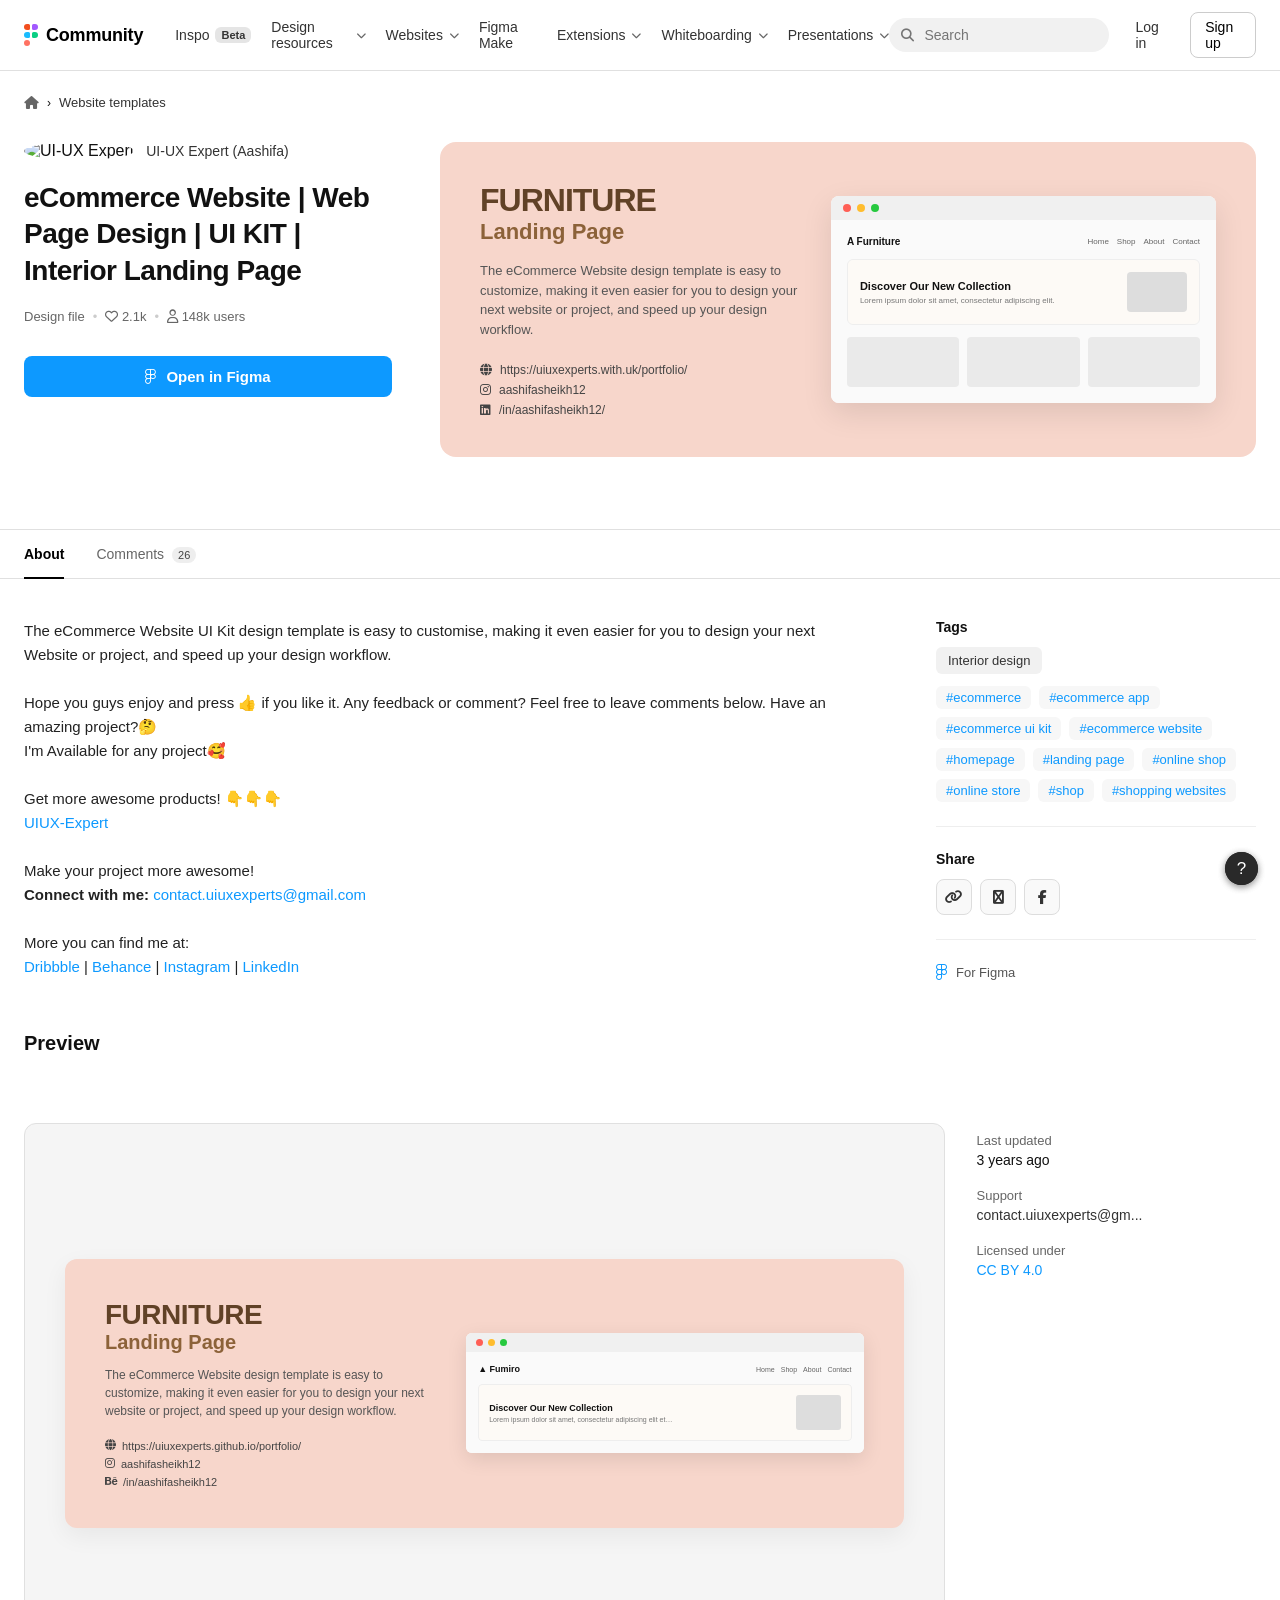
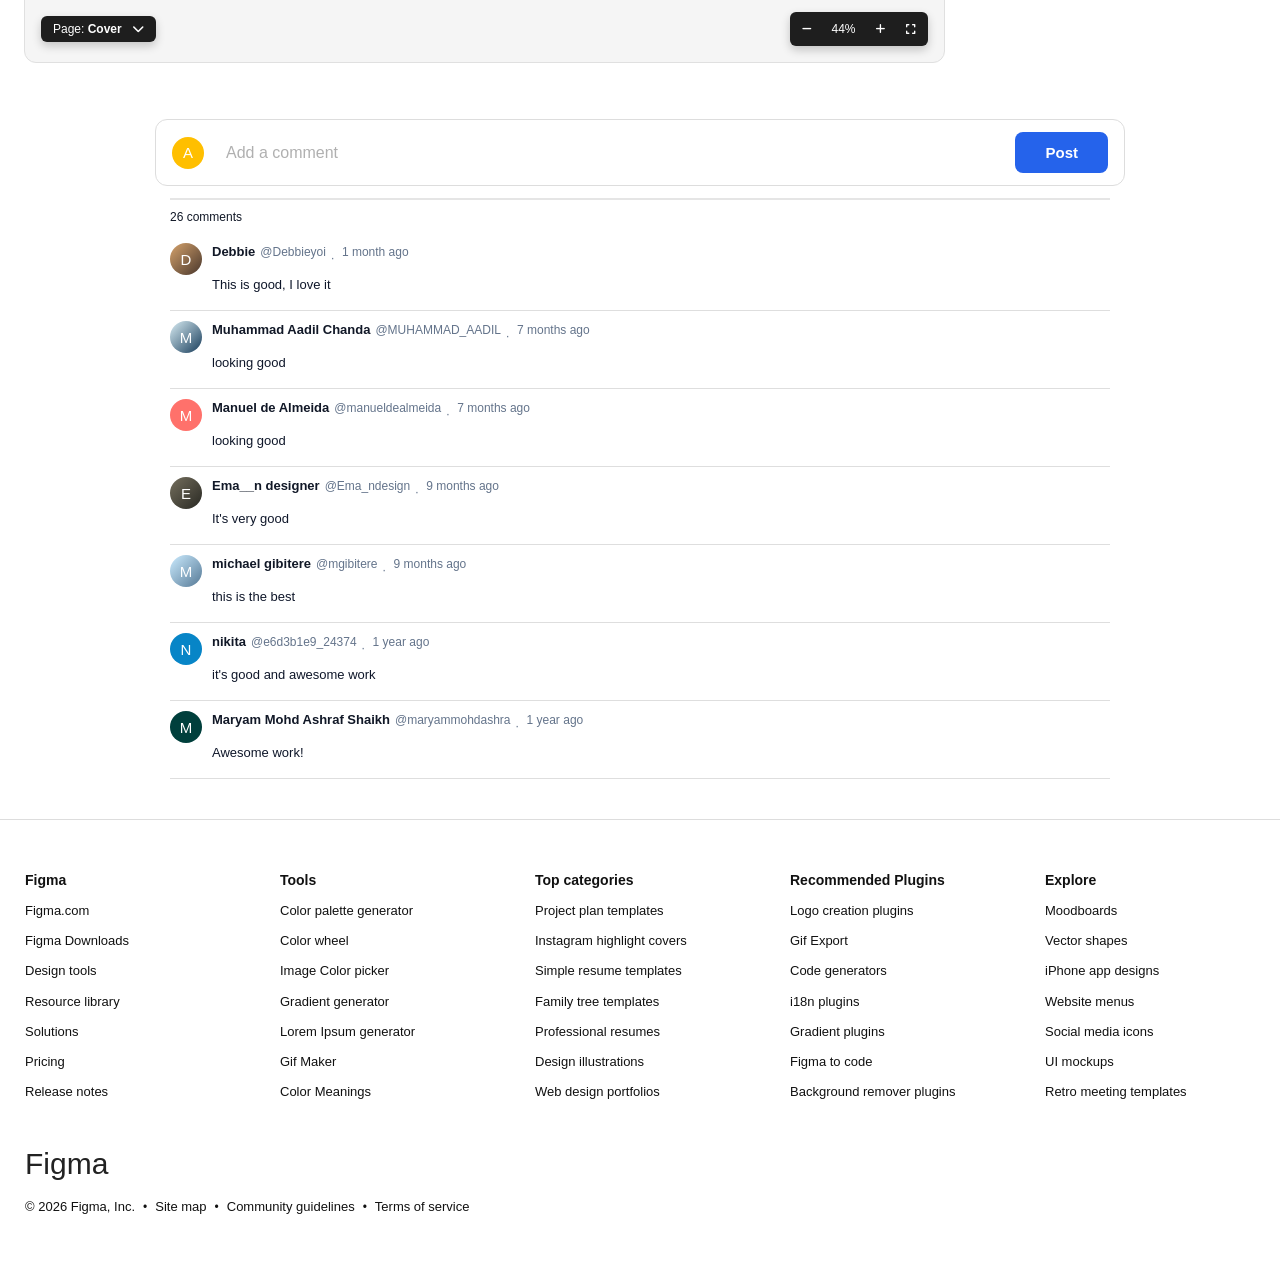
==== index.html @ 283bd215 "Add html css javascript" ====
<!DOCTYPE html>
<html lang="en">
<head>
    <meta charset="UTF-8">
    <meta name="viewport" content="width=device-width, initial-scale=1.0">
    <title>Figma Community Navbar</title>
    <link rel="stylesheet" href="style.css">
    <link rel="stylesheet" href="https://cdnjs.cloudflare.com/ajax/libs/font-awesome/6.4.0/css/all.min.css">
</head>
<body>

    <header class="navbar-header">
        <div class="navbar-container">
            
            <div class="navbar-left">
                <a href="#" class="navbar-logo">
                    <span class="figma-icon">
                        <span class="dot red"></span>
                        <span class="dot purple"></span>
                        <span class="dot blue"></span>
                        <span class="dot green"></span>
                        <span class="dot orange"></span>
                    </span>
                    <span class="logo-text">Community</span>
                </a>

                <nav class="nav-links" id="navLinks">
                    <div class="nav-item">
                        <a href="#" class="nav-link">Inspo <span class="beta-badge">Beta</span></a>
                    </div>

                    <div class="nav-item dropdown">
                        <a href="#" class="nav-link dropdown-toggle">Design resources <i class="fa-solid fa-chevron-down arrow-icon"></i></a>
                        <div class="dropdown-menu">
                            <a href="#">UI Kits</a>
                            <a href="#">Icons</a>
                            <a href="#">Wireframes</a>
                            <a href="#">Templates</a>
                        </div>
                    </div>

                    <div class="nav-item dropdown">
                        <a href="#" class="nav-link dropdown-toggle">Websites <i class="fa-solid fa-chevron-down arrow-icon"></i></a>
                        <div class="dropdown-menu">
                            <a href="#">Landing Pages</a>
                            <a href="#">Portfolios</a>
                            <a href="#">Blogs</a>
                        </div>
                    </div>

                    <div class="nav-item">
                        <a href="#" class="nav-link">Figma Make</a>
                    </div>

                    <div class="nav-item dropdown">
                        <a href="#" class="nav-link dropdown-toggle">Extensions <i class="fa-solid fa-chevron-down arrow-icon"></i></a>
                        <div class="dropdown-menu">
                            <a href="#">Plugins</a>
                            <a href="#">Widgets</a>
                            <a href="#">Code Connect</a>
                        </div>
                    </div>

                    <div class="nav-item dropdown">
                        <a href="#" class="nav-link dropdown-toggle">Whiteboarding <i class="fa-solid fa-chevron-down arrow-icon"></i></a>
                        <div class="dropdown-menu">
                            <a href="#">Templates</a>
                            <a href="#">Brainstorming</a>
                            <a href="#">Diagrams</a>
                        </div>
                    </div>

                    <div class="nav-item dropdown">
                        <a href="#" class="nav-link dropdown-toggle">Presentations <i class="fa-solid fa-chevron-down arrow-icon"></i></a>
                        <div class="dropdown-menu">
                            <a href="#">Pitch Decks</a>
                            <a href="#">Slides</a>
                        </div>
                    </div>
                </nav>
            </div>

            <div class="navbar-right">
                <div class="search-box">
                    <i class="fa-solid fa-magnifying-glass search-icon"></i>
                    <input type="text" placeholder="Search" class="search-input" id="searchInput">
                </div>

                <a href="login.html" class="btn-login" id="loginBtn">Log in</a>

                <a href="signup.html" class="btn-signup" id="signupBtn">Sign up</a>

                <div class="menu-toggle" id="mobileMenuToggle">
                    <i class="fa-solid fa-bars"></i>
                </div>
            </div>

        </div>
    </header>
    <!-- <herosection -->
     <!-- <header class="navbar-header">
        <div class="navbar-container">
            <div class="navbar-left">
                <a href="#" class="navbar-logo">
                    <span class="figma-icon">
                        <span class="dot red"></span>
                        <span class="dot purple"></span>
                        <span class="dot blue"></span>
                        <span class="dot green"></span>
                        <span class="dot orange"></span>
                    </span>
                    <span class="logo-text">Community</span>
                </a>

                <nav class="nav-links" id="navLinks">
                    <div class="nav-item">
                        <a href="#" class="nav-link">Inspo <span class="beta-badge">Beta</span></a>
                    </div>
                    <div class="nav-item dropdown">
                        <a href="#" class="nav-link dropdown-toggle">Design resources <i class="fa-solid fa-chevron-down arrow-icon"></i></a>
                        <div class="dropdown-menu">
                            <a href="#">UI Kits</a>
                            <a href="#">Icons</a>
                            <a href="#">Wireframes</a>
                        </div>
                    </div>
                    <div class="nav-item dropdown">
                        <a href="#" class="nav-link dropdown-toggle">Websites <i class="fa-solid fa-chevron-down arrow-icon"></i></a>
                        <div class="dropdown-menu">
                            <a href="#">Landing Pages</a>
                            <a href="#">Portfolios</a>
                        </div>
                    </div>
                    <div class="nav-item">
                        <a href="#" class="nav-link">Figma Make</a>
                    </div>
                    <div class="nav-item dropdown">
                        <a href="#" class="nav-link dropdown-toggle">Extensions <i class="fa-solid fa-chevron-down arrow-icon"></i></a>
                        <div class="dropdown-menu">
                            <a href="#">Plugins</a>
                            <a href="#">Widgets</a>
                        </div>
                    </div>
                    <div class="nav-item dropdown">
                        <a href="#" class="nav-link dropdown-toggle">Whiteboarding <i class="fa-solid fa-chevron-down arrow-icon"></i></a>
                        <div class="dropdown-menu">
                            <a href="#">Templates</a>
                        </div>
                    </div>
                    <div class="nav-item dropdown">
                        <a href="#" class="nav-link dropdown-toggle">Presentations <i class="fa-solid fa-chevron-down arrow-icon"></i></a>
                        <div class="dropdown-menu">
                            <a href="#">Pitch Decks</a>
                        </div>
                    </div>
                </nav>
            </div> -->

            <!-- <div class="navbar-right">
                <div class="search-box">
                    <i class="fa-solid fa-magnifying-glass search-icon"></i>
                    <input type="text" placeholder="Search" class="search-input" id="searchInput">
                </div>
                <a href="#" class="btn-login" id="loginBtn">Log in</a>
                <a href="#" class="btn-signup" id="signupBtn">Sign up</a>
                <div class="menu-toggle" id="mobileMenuToggle">
                    <i class="fa-solid fa-bars"></i>
                </div>
            </div>
        </div>
    </header> -->

    <div class="breadcrumb-container">
        <a href="#"><i class="fa-solid fa-house"></i></a>
        <span class="separator">›</span>
        <span class="current-crumb">Website templates</span>
    </div>

    <main class="main-content">
        <div class="content-container">
            
            <div class="left-panel">
                <div class="creator-info">
                    <div class="creator-avatar">
                        <img src="https://images.unsplash.com/photo-1534528741775-53994a69daeb?w=100&h=100&fit=crop&crop=faces" alt="UI-UX Expert">
                    </div>
                    <span class="creator-name">UI-UX Expert (Aashifa)</span>
                </div>

                <h1 class="resource-title">
                    eCommerce Website | Web Page Design | UI KIT | Interior Landing Page
                </h1>

                <div class="resource-stats">
                    <span class="stat-item">Design file</span>
                    <span class="stat-dot">•</span>
                    <span class="stat-item"><i class="fa-regular fa-heart"></i> 2.1k</span>
                    <span class="stat-dot">•</span>
                    <span class="stat-item"><i class="fa-regular fa-user"></i> 148k users</span>
                </div>

                <button class="btn-open-figma" id="openFigmaBtn">
                    <i class="fa-brands fa-figma"></i> Open in Figma
                </button>
            </div>

            <div class="right-panel">
                <div class="preview-banner">
                    <div class="banner-left-text">
                        <span class="banner-tag">FURNITURE</span>
                        <h2 class="banner-subtitle">Landing Page</h2>
                        <p class="banner-desc">The eCommerce Website design template is easy to customize, making it even easier for you to design your next website or project, and speed up your design workflow.</p>
                        
                        <div class="banner-links">
                            <a href="#"><i class="fa-solid fa-globe"></i> https://uiuxexperts.with.uk/portfolio/</a>
                            <a href="#"><i class="fa-brands fa-instagram"></i> aashifasheikh12</a>
                            <a href="#"><i class="fa-brands fa-linkedin"></i> /in/aashifasheikh12/</a>
                        </div>
                    </div>

                    <div class="banner-mockup">
                        <div class="mockup-window main-window">
                            <div class="mockup-header">
                                <span class="dot-red"></span><span class="dot-yellow"></span><span class="dot-green"></span>
                            </div>
                            <div class="mockup-body">
                                <div class="mockup-content-header">
                                    <span class="logo-mini">A Furniture</span>
                                    <div class="mini-links"><span>Home</span><span>Shop</span><span>About</span><span>Contact</span></div>
                                </div>
                                <div class="hero-card-preview">
                                    <div class="hero-text-box">
                                        <h4>Discover Our New Collection</h4>
                                        <p>Lorem ipsum dolor sit amet, consectetur adipiscing elit.</p>
                                    </div>
                                    <div class="hero-img-box"></div>
                                </div>
                                <div class="products-grid-preview">
                                    <div class="prod-card"></div>
                                    <div class="prod-card"></div>
                                    <div class="prod-card"></div>
                                </div>
                            </div>
                        </div>
                    </div>
                </div>
            </div>

        </div>
    </main>

    <nav class="tabs-navigation">
        <div class="tabs-container">
            <button class="tab-btn active" data-tab="about">About</button>
            <button class="tab-btn" data-tab="comments">Comments <span class="badge-count">26</span></button>
        </div>
    </nav>
<!-- section 01 -->
 <section class="about-section">
        <div class="about-container">
            
            <div class="about-description">
                <p>The eCommerce Website UI Kit design template is easy to customise, making it even easier for you to design your next Website or project, and speed up your design workflow.</p>
                
                <p class="mt-20">Hope you guys enjoy and press 👍 if you like it. Any feedback or comment? Feel free to leave comments below. Have an amazing project?🤔<br>I'm Available for any project🥰</p>

                <p class="mt-20">Get more awesome products! 👇👇👇<br>
                    <a href="#" class="highlight-link" id="uiuxExpertLink">UIUX-Expert</a>
                </p>

                <p class="mt-20">Make your project more awesome!<br>
                    <strong>Connect with me:</strong> <a href="mailto:contact.uiuxexperts@gmail.com" class="email-link">contact.uiuxexperts@gmail.com</a>
                </p>

                <p class="mt-20">More you can find me at:<br>
                    <span class="social-links-inline">
                        <a href="#" class="social-link" data-name="Dribbble">Dribbble</a> | 
                        <a href="#" class="social-link" data-name="Behance">Behance</a> | 
                        <a href="#" class="social-link" data-name="Instagram">Instagram</a> | 
                        <a href="#" class="social-link" data-name="LinkedIn">LinkedIn</a>
                    </span>
                </p>

                <h3 class="preview-heading">Preview</h3>
            </div>

            <aside class="about-sidebar">
                <div class="sidebar-box">
                    <h4 class="sidebar-title">Tags</h4>
                    <div class="tag-pill-primary tag-item">Interior design</div>
                    <div class="tags-grid">
                        <a href="#" class="tag-link">#ecommerce</a>
                        <a href="#" class="tag-link">#ecommerce app</a>
                        <a href="#" class="tag-link">#ecommerce ui kit</a>
                        <a href="#" class="tag-link">#ecommerce website</a>
                        <a href="#" class="tag-link">#homepage</a>
                        <a href="#" class="tag-link">#landing page</a>
                        <a href="#" class="tag-link">#online shop</a>
                        <a href="#" class="tag-link">#online store</a>
                        <a href="#" class="tag-link">#shop</a>
                        <a href="#" class="tag-link">#shopping websites</a>
                    </div>
                </div>

                <hr class="sidebar-divider">

                <div class="sidebar-box">
                    <h4 class="sidebar-title">Share</h4>
                    <div class="share-buttons">
                        <button class="share-btn" id="copyLinkBtn" title="Copy Link"><i class="fa-solid fa-link"></i></button>
                        <button class="share-btn" id="twitterShareBtn" title="Share on Twitter"><i class="fa-solid fa-x-twitter"></i></button>
                        <button class="share-btn" id="fbShareBtn" title="Share on Facebook"><i class="fa-brands fa-facebook-f"></i></button>
                    </div>
                </div>

                <hr class="sidebar-divider">

                <div class="sidebar-footer-badge">
                    <i class="fa-brands fa-figma"></i> For Figma
                </div>
            </aside>

        </div>
    </section>
    <!-- section 02 -->
     <section class="preview-section-wrapper">
        <div class="preview-main-container">
            
            <div class="canvas-viewport" id="canvasViewport">
                <div class="canvas-banner-card" id="canvasCard">
                    <div class="banner-left-content">
                        <span class="canvas-tag">FURNITURE</span>
                        <h2 class="canvas-subtitle">Landing Page</h2>
                        <p class="canvas-desc">The eCommerce Website design template is easy to customize, making it even easier for you to design your next website or project, and speed up your design workflow.</p>
                        
                        <div class="canvas-links">
                            <a href="#"><i class="fa-solid fa-globe"></i> https://uiuxexperts.github.io/portfolio/</a>
                            <a href="#"><i class="fa-brands fa-instagram"></i> aashifasheikh12</a>
                            <a href="#"><i class="fa-brands fa-behance"></i> /in/aashifasheikh12</a>
                        </div>
                    </div>

                    <div class="canvas-mockup-wrapper">
                        <div class="mockup-window-main">
                            <div class="mockup-top-bar">
                                <span class="dot-red"></span><span class="dot-yellow"></span><span class="dot-green"></span>
                            </div>
                            <div class="mockup-inner-body">
                                <div class="mockup-nav-row">
                                    <span class="mockup-logo-txt">▲ Fumiro</span>
                                    <div class="mockup-menu-links"><span>Home</span><span>Shop</span><span>About</span><span>Contact</span></div>
                                </div>
                                <div class="mockup-hero-box">
                                    <div class="mockup-hero-text">
                                        <h5>Discover Our New Collection</h5>
                                        <p>Lorem ipsum dolor sit amet, consectetur adipiscing elit et…</p>
                                    </div>
                                    <div class="mockup-hero-img"></div>
                                </div>
                            </div>
                        </div>
                    </div>
                </div>

                <div class="canvas-floating-toolbar">
                    <div class="toolbar-dropdown" id="pageDropdownToggle">
                        <span>Page: <strong>Cover</strong></span>
                        <i class="fa-solid fa-chevron-down"></i>
                        <div class="toolbar-menu" id="toolbarMenu">
                            <a href="#" class="active-page">Cover</a>
                            <a href="#">Landing Page Design</a>
                            <a href="#">UI Kit & Style Guide</a>
                        </div>
                    </div>

                    <div class="zoom-controls">
                        <button class="zoom-btn" id="zoomOutBtn"><i class="fa-solid fa-minus"></i></button>
                        <span class="zoom-value" id="zoomValueText">44%</span>
                        <button class="zoom-btn" id="zoomInBtn"><i class="fa-solid fa-plus"></i></button>
                        <button class="zoom-btn fullscreen-btn" id="fullscreenBtn" title="Toggle Fullscreen"><i class="fa-solid fa-expand"></i></button>
                    </div>
                </div>
            </div>

            <aside class="preview-sidebar">
                <div class="meta-item">
                    <span class="meta-label">Last updated</span>
                    <span class="meta-value">3 years ago</span>
                </div>

                <div class="meta-item">
                    <span class="meta-label">Support</span>
                    <a href="mailto:contact.uiuxexperts@gmail.com" class="meta-link-value" title="contact.uiuxexperts@gmail.com">contact.uiuxexperts@gm...</a>
                </div>

                <div class="meta-item">
                    <span class="meta-label">Licensed under</span>
                    <a href="#" class="meta-link-value license-blue">CC BY 4.0</a>
                </div>
            </aside>

        </div>
    </section>
    <!-- input customer -->
       <div class="comment-box">

    <div class="avatar">A</div>

    <input
      type="text"
      class="comment-input"
      placeholder="Add a comment"
    >

    <button class="post-btn">
      Post
    </button>

  </div>
   <!-- comment section -->
    <main class="comments-container">

        <div class="comments-header">
            <span>26 comments</span>
        </div>

        <div id="commentsList">

            <!-- Comment 1 -->
            <div class="comment">
                <div class="avatar avatar-debbie">D</div>

                <div class="comment-content">
                    <div class="user-info">
                        <span class="username">Debbie</span>
                        <span class="handle">@Debbieyoi</span>
                        <span class="dot">·</span>
                        <span class="time">1 month ago</span>
                    </div>

                    <p>This is good, I love it</p>
                </div>
            </div>

            <!-- Comment 2 -->
            <div class="comment">
                <div class="avatar avatar-blue">M</div>

                <div class="comment-content">
                    <div class="user-info">
                        <span class="username">Muhammad Aadil Chanda</span>
                        <span class="handle">@MUHAMMAD_AADIL</span>
                        <span class="dot">·</span>
                        <span class="time">7 months ago</span>
                    </div>

                    <p>looking good</p>
                </div>
            </div>

            <!-- Comment 3 -->
            <div class="comment">
                <div class="avatar avatar-red">M</div>

                <div class="comment-content">
                    <div class="user-info">
                        <span class="username">Manuel de Almeida</span>
                        <span class="handle">@manueldealmeida</span>
                        <span class="dot">·</span>
                        <span class="time">7 months ago</span>
                    </div>

                    <p>looking good</p>
                </div>
            </div>

            <!-- Comment 4 -->
            <div class="comment">
                <div class="avatar avatar-cat">E</div>

                <div class="comment-content">
                    <div class="user-info">
                        <span class="username">Ema__n designer</span>
                        <span class="handle">@Ema_ndesign</span>
                        <span class="dot">·</span>
                        <span class="time">9 months ago</span>
                    </div>

                    <p>It's very good</p>
                </div>
            </div>

            <!-- Comment 5 -->
            <div class="comment">
                <div class="avatar avatar-light">M</div>

                <div class="comment-content">
                    <div class="user-info">
                        <span class="username">michael gibiterе</span>
                        <span class="handle">@mgibitere</span>
                        <span class="dot">·</span>
                        <span class="time">9 months ago</span>
                    </div>

                    <p>this is the best</p>
                </div>
            </div>

            <!-- Comment 6 -->
            <div class="comment">
                <div class="avatar avatar-n">N</div>

                <div class="comment-content">
                    <div class="user-info">
                        <span class="username">nikita</span>
                        <span class="handle">@e6d3b1e9_24374</span>
                        <span class="dot">·</span>
                        <span class="time">1 year ago</span>
                    </div>

                    <p>it's good and awesome work</p>
                </div>
            </div>

            <!-- Comment 7 -->
            <div class="comment">
                <div class="avatar avatar-green">M</div>

                <div class="comment-content">
                    <div class="user-info">
                        <span class="username">Maryam Mohd Ashraf Shaikh</span>
                        <span class="handle">@maryammohdashra</span>
                        <span class="dot">·</span>
                        <span class="time">1 year ago</span>
                    </div>

                    <p>Awesome work!</p>
                </div>
            </div>

        </div>

    </main>

    <!-- Help Button -->
    <button class="help-button" id="helpButton">?</button>


    <!-- footer -->
     <footer class="footer">

    <div class="footer-container">

        <div class="footer-columns">

            <!-- Figma -->
            <div class="footer-column">
                <h3>Figma</h3>

                <a href="#">Figma.com</a>
                <a href="#">Figma Downloads</a>
                <a href="#">Design tools</a>
                <a href="#">Resource library</a>
                <a href="#">Solutions</a>
                <a href="#">Pricing</a>
                <a href="#">Release notes</a>
            </div>


            <!-- Tools -->
            <div class="footer-column">
                <h3>Tools</h3>

                <a href="#">Color palette generator</a>
                <a href="#">Color wheel</a>
                <a href="#">Image Color picker</a>
                <a href="#">Gradient generator</a>
                <a href="#">Lorem Ipsum generator</a>
                <a href="#">Gif Maker</a>
                <a href="#">Color Meanings</a>
            </div>


            <!-- Top categories -->
            <div class="footer-column">
                <h3>Top categories</h3>

                <a href="#">Project plan templates</a>
                <a href="#">Instagram highlight covers</a>
                <a href="#">Simple resume templates</a>
                <a href="#">Family tree templates</a>
                <a href="#">Professional resumes</a>
                <a href="#">Design illustrations</a>
                <a href="#">Web design portfolios</a>
            </div>


            <!-- Recommended Plugins -->
            <div class="footer-column">
                <h3>Recommended Plugins</h3>

                <a href="#">Logo creation plugins</a>
                <a href="#">Gif Export</a>
                <a href="#">Code generators</a>
                <a href="#">i18n plugins</a>
                <a href="#">Gradient plugins</a>
                <a href="#">Figma to code</a>
                <a href="#">Background remover plugins</a>
            </div>


            <!-- Explore -->
            <div class="footer-column">
                <h3>Explore</h3>

                <a href="#">Moodboards</a>
                <a href="#">Vector shapes</a>
                <a href="#">iPhone app designs</a>
                <a href="#">Website menus</a>
                <a href="#">Social media icons</a>
                <a href="#">UI mockups</a>
                <a href="#">Retro meeting templates</a>
            </div>

        </div>


        <!-- Bottom Footer -->
        <div class="footer-bottom">

            <div class="footer-logo">
                Figma
            </div>

            <div class="footer-info">

                <span>© 2026 Figma, Inc.</span>

                <span class="separator">•</span>

                <a href="#">Site map</a>

                <span class="separator">•</span>

                <a href="#">Community guidelines</a>

                <span class="separator">•</span>

                <a href="#">Terms of service</a>

            </div>

        </div>

    </div>

</footer>


<!-- Floating Help Button -->
<button class="help-button" id="helpButton">
    ?
</button>



    
     
    <script src="app.js"></script>
</body>
</html>
---- style.css ----
/* General Reset */
* {
    margin: 0;
    padding: 0;
    box-sizing: border-box;
    font-family: -apple-system, BlinkMacSystemFont, "Segoe UI", Roboto, Helvetica, Arial, sans-serif;
}

body {
    background-color: #f9f9f9;
}

/* Navbar Header Wrapper */
.navbar-header {
    background-color: #ffffff;
    border-bottom: 1px solid #e0e0e0;
    width: 100%;
    position: sticky;
    top: 0;
    z-index: 1000;
}

/* Main Container */
.navbar-container {
    max-width: 1440px;
    margin: 0 auto;
    padding: 12px 24px;
    display: flex;
    align-items: center;
    justify-content: space-between;
}

/* Left Side Styling */
.navbar-left {
    display: flex;
    align-items: center;
    gap: 32px;
}

/* Logo Styling */
.navbar-logo {
    display: flex;
    align-items: center;
    gap: 8px;
    text-decoration: none;
}

/* Custom Figma Logo Dot Graphics */
.figma-icon {
    display: grid;
    grid-template-columns: repeat(2, 6px);
    grid-template-rows: repeat(3, 6px);
    gap: 2px;
}

.dot {
    width: 6px;
    height: 6px;
    border-radius: 50%;
}

.dot.red { background-color: #F24E1E; border-top-left-radius: 6px; border-bottom-left-radius: 6px; }
.dot.purple { background-color: #A259FF; border-top-right-radius: 6px; border-bottom-right-radius: 6px; }
.dot.blue { background-color: #1ABCFE; grid-column: 1; border-top-left-radius: 6px; border-bottom-left-radius: 6px; }
.dot.green { background-color: #0ACF83; border-top-right-radius: 6px; border-bottom-right-radius: 6px; }
.dot.orange { background-color: #FF7262; border-radius: 50%; grid-column: 1; }

.logo-text {
    font-size: 18px;
    font-weight: 650;
    color: #000000;
    letter-spacing: -0.2px;
}

/* Nav Links Menu */
.nav-links {
    display: flex;
    align-items: center;
    gap: 20px;
}

.nav-item {
    position: relative;
}

.nav-link {
    text-decoration: none;
    color: #333333;
    font-size: 14px;
    font-weight: 500;
    display: flex;
    align-items: center;
    gap: 6px;
    transition: color 0.2s ease;
}

.nav-link:hover {
    color: #000000;
}

/* Beta Badge */
.beta-badge {
    background-color: #e5e5e5;
    color: #333333;
    font-size: 11px;
    font-weight: 600;
    padding: 2px 6px;
    border-radius: 6px;
}

/* Dropdown Arrow Styling */
.arrow-icon {
    font-size: 10px;
    color: #666;
    transition: transform 0.2s ease;
}

/* Dropdown Menu Container */
.dropdown-menu {
    position: absolute;
    top: 100%;
    left: 0;
    background-color: #ffffff;
    box-shadow: 0 4px 12px rgba(0, 0, 0, 0.1);
    border-radius: 8px;
    padding: 8px 0;
    min-width: 160px;
    display: none;
    flex-direction: column;
    z-index: 10;
    margin-top: 8px;
    border: 1px solid #eee;
}

.dropdown-menu a {
    padding: 8px 16px;
    text-decoration: none;
    color: #333;
    font-size: 13px;
    transition: background 0.2s;
}

.dropdown-menu a:hover {
    background-color: #f2f2f2;
}

/* Show dropdown class triggered via JS */
.dropdown.active .dropdown-menu {
    display: flex;
}

.dropdown.active .arrow-icon {
    transform: rotate(180deg);
}

/* Right Side Styling */
.navbar-right {
    display: flex;
    align-items: center;
    gap: 16px;
}

/* Search Bar Box */
.search-box {
    position: relative;
    display: flex;
    align-items: center;
}

.search-icon {
    position: absolute;
    left: 12px;
    color: #757575;
    font-size: 13px;
}

.search-input {
    background-color: #f1f1f1;
    border: 1px solid transparent;
    border-radius: 20px;
    padding: 8px 12px 8px 34px;
    font-size: 14px;
    width: 220px;
    outline: none;
    transition: all 0.2s ease;
}

.search-input:focus {
    background-color: #ffffff;
    border-color: #0d99ff;
    box-shadow: 0 0 0 2px rgba(13, 153, 255, 0.2);
}

/* Log in & Sign up Buttons */
.btn-login {
    text-decoration: none;
    color: #333333;
    font-size: 14px;
    font-weight: 500;
    padding: 6px 10px;
}

.btn-signup {
    text-decoration: none;
    color: #000000;
    background-color: #ffffff;
    border: 1px solid #cccccc;
    font-size: 14px;
    font-weight: 500;
    padding: 6px 14px;
    border-radius: 8px;
    transition: background 0.2s, border-color 0.2s;
}

.btn-signup:hover {
    background-color: #f5f5f5;
    border-color: #999999;
}

/* Mobile Menu Toggle Icon */
.menu-toggle {
    display: none;
    font-size: 20px;
    cursor: pointer;
}

/* Responsive Media Queries */
@media (max-width: 1024px) {
    .nav-links {
        display: none;
        flex-direction: column;
        position: absolute;
        top: 100%;
        left: 0;
        width: 100%;
        background-color: #ffffff;
        padding: 16px 24px;
        box-shadow: 0 4px 6px rgba(0,0,0,0.05);
        border-bottom: 1px solid #ddd;
    }

    .nav-links.mobile-active {
        display: flex;
    }

    .menu-toggle {
        display: block;
    }

    .search-input {
        width: 150px;
    }
}

@media (max-width: 600px) {
    .search-box {
        display: none; /* Hide search bar on very small screens to save space */
    }
    .btn-login {
        display: none;
    }
}

/* =========================================
   DESKTOP
========================================= */

/* @media (min-width: 901px) {

    .menu-toggle {
        display: none;
    }

} */
/* herosection */
/* General Reset */
* {
    margin: 0;
    padding: 0;
    box-sizing: border-box;
    font-family: -apple-system, BlinkMacSystemFont, "Segoe UI", Roboto, Helvetica, Arial, sans-serif;
}

body {
    background-color: #ffffff;
    color: #333333;
}

/* Navbar Header */
.navbar-header {
    background-color: #ffffff;
    border-bottom: 1px solid #e0e0e0;
    width: 100%;
    position: sticky;
    top: 0;
    z-index: 1000;
}

.navbar-container {
    max-width: 1440px;
    margin: 0 auto;
    padding: 12px 24px;
    display: flex;
    align-items: center;
    justify-content: space-between;
}

.navbar-left {
    display: flex;
    align-items: center;
    gap: 32px;
}

.navbar-logo {
    display: flex;
    align-items: center;
    gap: 8px;
    text-decoration: none;
}

.figma-icon {
    display: grid;
    grid-template-columns: repeat(2, 6px);
    grid-template-rows: repeat(3, 6px);
    gap: 2px;
}

.dot {
    width: 6px;
    height: 6px;
    border-radius: 50%;
}

.dot.red { background-color: #F24E1E; border-top-left-radius: 6px; border-bottom-left-radius: 6px; }
.dot.purple { background-color: #A259FF; border-top-right-radius: 6px; border-bottom-right-radius: 6px; }
.dot.blue { background-color: #1ABCFE; grid-column: 1; border-top-left-radius: 6px; border-bottom-left-radius: 6px; }
.dot.green { background-color: #0ACF83; border-top-right-radius: 6px; border-bottom-right-radius: 6px; }
.dot.orange { background-color: #FF7262; border-radius: 50%; grid-column: 1; }

.logo-text {
    font-size: 18px;
    font-weight: 650;
    color: #000000;
}

.nav-links {
    display: flex;
    align-items: center;
    gap: 20px;
}

.nav-item {
    position: relative;
}

.nav-link {
    text-decoration: none;
    color: #333333;
    font-size: 14px;
    font-weight: 500;
    display: flex;
    align-items: center;
    gap: 6px;
}

.nav-link:hover {
    color: #000000;
}

.beta-badge {
    background-color: #e5e5e5;
    color: #333333;
    font-size: 11px;
    font-weight: 600;
    padding: 2px 6px;
    border-radius: 6px;
}

.arrow-icon {
    font-size: 10px;
    color: #666;
    transition: transform 0.2s ease;
}

.dropdown-menu {
    position: absolute;
    top: 100%;
    left: 0;
    background-color: #ffffff;
    box-shadow: 0 4px 12px rgba(0, 0, 0, 0.1);
    border-radius: 8px;
    padding: 8px 0;
    min-width: 160px;
    display: none;
    flex-direction: column;
    z-index: 10;
    margin-top: 8px;
    border: 1px solid #eee;
}

.dropdown-menu a {
    padding: 8px 16px;
    text-decoration: none;
    color: #333;
    font-size: 13px;
}

.dropdown-menu a:hover {
    background-color: #f2f2f2;
}

.dropdown.active .dropdown-menu {
    display: flex;
}

.dropdown.active .arrow-icon {
    transform: rotate(180deg);
}

.navbar-right {
    display: flex;
    align-items: center;
    gap: 16px;
}

.search-box {
    position: relative;
    display: flex;
    align-items: center;
}

.search-icon {
    position: absolute;
    left: 12px;
    color: #757575;
    font-size: 13px;
}

.search-input {
    background-color: #f1f1f1;
    border: 1px solid transparent;
    border-radius: 20px;
    padding: 8px 12px 8px 34px;
    font-size: 14px;
    width: 220px;
    outline: none;
    transition: all 0.2s ease;
}

.search-input:focus {
    background-color: #ffffff;
    border-color: #0d99ff;
    box-shadow: 0 0 0 2px rgba(13, 153, 255, 0.2);
}

.btn-login {
    text-decoration: none;
    color: #333333;
    font-size: 14px;
    font-weight: 500;
    padding: 6px 10px;
}

.btn-signup {
    text-decoration: none;
    color: #000000;
    background-color: #ffffff;
    border: 1px solid #cccccc;
    font-size: 14px;
    font-weight: 500;
    padding: 6px 14px;
    border-radius: 8px;
}

.btn-signup:hover {
    background-color: #f5f5f5;
}

.menu-toggle {
    display: none;
    font-size: 20px;
    cursor: pointer;
}

/* Breadcrumb */
.breadcrumb-container {
    max-width: 1440px;
    margin: 0 auto;
    padding: 24px 24px 0 24px;
    display: flex;
    align-items: center;
    gap: 8px;
    font-size: 13px;
    color: #666;
}

.breadcrumb-container a {
    color: #666;
    text-decoration: none;
}

.separator {
    color: #999;
}

.current-crumb {
    color: #333;
    font-weight: 500;
}

/* Main Content Layout */
.main-content {
    max-width: 1440px;
    margin: 0 auto;
    padding: 32px 24px;
}

.content-container {
    display: flex;
    gap: 48px;
    align-items: flex-start;
}

/* Left Panel */
.left-panel {
    flex: 1;
    max-width: 420px;
}

.creator-info {
    display: flex;
    align-items: center;
    gap: 12px;
    margin-bottom: 20px;
}

.creator-avatar img {
    width: 32px;
    height: 32px;
    border-radius: 50%;
    object-fit: cover;
}

.creator-name {
    font-size: 14px;
    font-weight: 500;
    color: #333;
}

.resource-title {
    font-size: 28px;
    font-weight: 700;
    line-height: 1.3;
    color: #111;
    margin-bottom: 20px;
    letter-spacing: -0.5px;
}

.resource-stats {
    display: flex;
    align-items: center;
    gap: 8px;
    font-size: 13px;
    color: #666;
    margin-bottom: 32px;
}

.stat-dot {
    color: #ccc;
}

.btn-open-figma {
    background-color: #0d99ff;
    color: #ffffff;
    border: none;
    border-radius: 8px;
    padding: 12px 24px;
    font-size: 15px;
    font-weight: 600;
    cursor: pointer;
    display: flex;
    align-items: center;
    justify-content: center;
    gap: 10px;
    width: 100%;
    transition: background 0.2s ease;
}

.btn-open-figma:hover {
    background-color: #0b82e0;
}

/* Right Panel (Banner Preview) */
.right-panel {
    flex: 2;
    background-color: #f7d6cb; /* Peach background matching screenshot */
    border-radius: 16px;
    padding: 40px;
    overflow: hidden;
    position: relative;
    display: flex;
    align-items: center;
}

.preview-banner {
    display: flex;
    gap: 30px;
    width: 100%;
    align-items: center;
}

.banner-left-text {
    flex: 1;
}

.banner-tag {
    font-size: 32px;
    font-weight: 800;
    color: #614227;
    letter-spacing: -1px;
    display: block;
}

.banner-subtitle {
    font-size: 22px;
    font-weight: 600;
    color: #8c6239;
    margin-bottom: 16px;
}

.banner-desc {
    font-size: 13px;
    line-height: 1.5;
    color: #555555;
    margin-bottom: 24px;
}

.banner-links {
    display: flex;
    flex-direction: column;
    gap: 6px;
}

.banner-links a {
    font-size: 12px;
    color: #444;
    text-decoration: none;
    display: flex;
    align-items: center;
    gap: 8px;
}

.banner-links a:hover {
    text-decoration: underline;
}

/* Banner Mockup Window */
.banner-mockup {
    flex: 1.2;
}

.mockup-window {
    background: #ffffff;
    border-radius: 8px;
    box-shadow: 0 10px 30px rgba(0,0,0,0.1);
    overflow: hidden;
}

.mockup-header {
    background: #f0f0f0;
    padding: 8px 12px;
    display: flex;
    gap: 6px;
}

.mockup-header span {
    width: 8px;
    height: 8px;
    border-radius: 50%;
}
.dot-red { background: #ff5f56; }
.dot-yellow { background: #ffbd2e; }
.dot-green { background: #27c93f; }

.mockup-body {
    padding: 16px;
    background: #fafafa;
}

.mockup-content-header {
    display: flex;
    justify-content: space-between;
    align-items: center;
    margin-bottom: 12px;
}

.logo-mini {
    font-size: 10px;
    font-weight: bold;
}

.mini-links {
    display: flex;
    gap: 8px;
    font-size: 8px;
    color: #666;
}

.hero-card-preview {
    background: #fdfaf6;
    border: 1px solid #eee;
    border-radius: 6px;
    padding: 12px;
    display: flex;
    justify-content: space-between;
    align-items: center;
    margin-bottom: 12px;
}

.hero-text-box h4 {
    font-size: 11px;
    margin-bottom: 4px;
}

.hero-text-box p {
    font-size: 8px;
    color: #777;
}

.hero-img-box {
    width: 60px;
    height: 40px;
    background: #ddd;
    border-radius: 4px;
}

.products-grid-preview {
    display: flex;
    gap: 8px;
}

.prod-card {
    flex: 1;
    height: 50px;
    background: #eaeaea;
    border-radius: 4px;
}

/* Tabs Section */
.tabs-navigation {
    border-top: 1px solid #e0e0e0;
    border-bottom: 1px solid #e0e0e0;
    margin-top: 40px;
}

.tabs-container {
    max-width: 1440px;
    margin: 0 auto;
    padding: 0 24px;
    display: flex;
    gap: 32px;
}

.tab-btn {
    background: none;
    border: none;
    padding: 16px 0;
    font-size: 14px;
    font-weight: 500;
    color: #666;
    cursor: pointer;
    position: relative;
}

.tab-btn.active {
    color: #000000;
    font-weight: 600;
}

.tab-btn.active::after {
    content: '';
    position: absolute;
    bottom: -1px;
    left: 0;
    width: 100%;
    height: 2px;
    background-color: #000000;
}

.badge-count {
    background-color: #eee;
    padding: 2px 6px;
    border-radius: 10px;
    font-size: 11px;
    color: #444;
    margin-left: 4px;
}

/* Responsive Design */
@media (max-width: 1024px) {
    .content-container {
        flex-direction: column;
    }
    .left-panel {
        max-width: 100%;
    }
    .nav-links {
        display: none;
        flex-direction: column;
        position: absolute;
        top: 100%;
        left: 0;
        width: 100%;
        background-color: #ffffff;
        padding: 16px 24px;
        box-shadow: 0 4px 6px rgba(0,0,0,0.05);
        border-bottom: 1px solid #ddd;
    }
    .nav-links.mobile-active {
        display: flex;
    }
    .menu-toggle {
        display: block;
    }
}

@media (max-width: 600px) {
    .search-box {
        display: none;
    }
    .right-panel {
        padding: 20px;
    }
    .preview-banner {
        flex-direction: column;
    }
}
/* section 01 */
/* General Reset */
* {
    margin: 0;
    padding: 0;
    box-sizing: border-box;
    font-family: -apple-system, BlinkMacSystemFont, "Segoe UI", Roboto, Helvetica, Arial, sans-serif;
}

body {
    background-color: #ffffff;
    color: #333333;
}

/* About & Sidebar Section Styling */
.about-section {
    max-width: 1440px;
    margin: 0 auto;
    padding: 40px 24px;
}

.about-container {
    display: flex;
    justify-content: space-between;
    align-items: flex-start;
    gap: 80px;
}

/* Left Description Area */
.about-description {
    flex: 2;
    font-size: 15px;
    line-height: 1.6;
    color: #222222;
}

.mt-20 {
    margin-top: 24px;
}

.highlight-link, .email-link {
    color: #0d99ff;
    text-decoration: none;
    font-weight: 500;
}

.highlight-link:hover, .email-link:hover {
    text-decoration: underline;
}

.social-links-inline a {
    color: #0d99ff;
    text-decoration: none;
}

.social-links-inline a:hover {
    text-decoration: underline;
}

.preview-heading {
    font-size: 20px;
    font-weight: 700;
    margin-top: 48px;
    color: #111111;
}

/* Right Sidebar Area */
.about-sidebar {
    flex: 1;
    max-width: 320px;
}

.sidebar-title {
    font-size: 14px;
    font-weight: 600;
    color: #111111;
    margin-bottom: 12px;
}

.tag-pill-primary {
    display: inline-block;
    background-color: #f1f1f1;
    color: #333333;
    font-size: 13px;
    padding: 6px 12px;
    border-radius: 6px;
    font-weight: 500;
    margin-bottom: 12px;
    cursor: pointer;
    transition: background 0.2s;
}

.tag-pill-primary:hover {
    background-color: #e5e5e5;
}

.tags-grid {
    display: flex;
    flex-wrap: wrap;
    gap: 8px;
}

.tag-link {
    display: inline-block;
    background-color: #f7f7f7;
    color: #0d99ff;
    font-size: 13px;
    padding: 4px 10px;
    border-radius: 6px;
    text-decoration: none;
    transition: background 0.2s;
}

.tag-link:hover {
    background-color: #e6f4ff;
}

.sidebar-divider {
    border: none;
    border-top: 1px solid #eeeeee;
    margin: 24px 0;
}

/* Share Buttons */
.share-buttons {
    display: flex;
    gap: 8px;
}

.share-btn {
    width: 36px;
    height: 36px;
    background-color: #f9f9f9;
    border: 1px solid #dddddd;
    border-radius: 8px;
    display: flex;
    align-items: center;
    justify-content: center;
    cursor: pointer;
    color: #333333;
    font-size: 14px;
    transition: background 0.2s, border-color 0.2s;
}

.share-btn:hover {
    background-color: #f0f0f0;
    border-color: #cccccc;
}

/* Sidebar Footer Badge */
.sidebar-footer-badge {
    display: flex;
    align-items: center;
    gap: 8px;
    font-size: 13px;
    font-weight: 500;
    color: #555555;
}

.sidebar-footer-badge i {
    color: #0d99ff;
    font-size: 16px;
}

/* Responsive Design */
@media (max-width: 1024px) {
    .about-container {
        flex-direction: column;
        gap: 40px;
    }
    .about-sidebar {
        max-width: 100%;
        width: 100%;
    }
}
/* section 03 */
/* General Reset */
* {
    margin: 0;
    padding: 0;
    box-sizing: border-box;
    font-family: -apple-system, BlinkMacSystemFont, "Segoe UI", Roboto, Helvetica, Arial, sans-serif;
}

body {
    background-color: #ffffff;
    color: #333333;
}

/* Preview Section Wrapper */
.preview-section-wrapper {
    max-width: 1440px;
    margin: 0 auto;
    padding: 24px;
}

.preview-main-container {
    display: flex;
    gap: 32px;
    align-items: flex-start;
}

/* Left Canvas Viewport */
.canvas-viewport {
    flex: 3;
    background-color: #f5f5f5;
    border: 1px solid #e0e0e0;
    border-radius: 12px;
    padding: 40px;
    position: relative;
    min-height: 540px;
    display: flex;
    align-items: center;
    justify-content: center;
    overflow: hidden;
}

/* Canvas Banner Card inside viewport */
.canvas-banner-card {
    background-color: #f7d6cb;
    border-radius: 12px;
    padding: 40px;
    display: flex;
    gap: 30px;
    width: 100%;
    max-width: 850px;
    align-items: center;
    box-shadow: 0 8px 24px rgba(0,0,0,0.06);
    transition: transform 0.2s ease;
}

.banner-left-content {
    flex: 1;
}

.canvas-tag {
    font-size: 28px;
    font-weight: 800;
    color: #614227;
    letter-spacing: -0.5px;
    display: block;
}

.canvas-subtitle {
    font-size: 20px;
    font-weight: 600;
    color: #8c6239;
    margin-bottom: 12px;
}

.canvas-desc {
    font-size: 12px;
    line-height: 1.5;
    color: #555555;
    margin-bottom: 20px;
}

.canvas-links {
    display: flex;
    flex-direction: column;
    gap: 6px;
}

.canvas-links a {
    font-size: 11px;
    color: #444444;
    text-decoration: none;
    display: flex;
    align-items: center;
    gap: 6px;
}

.canvas-links a:hover {
    text-decoration: underline;
}

/* Mockup Container */
.canvas-mockup-wrapper {
    flex: 1.2;
}

.mockup-window-main {
    background: #ffffff;
    border-radius: 6px;
    box-shadow: 0 6px 20px rgba(0,0,0,0.1);
    overflow: hidden;
}

.mockup-top-bar {
    background: #f0f0f0;
    padding: 6px 10px;
    display: flex;
    gap: 5px;
}

.mockup-top-bar span {
    width: 7px;
    height: 7px;
    border-radius: 50%;
}
.dot-red { background: #ff5f56; }
.dot-yellow { background: #ffbd2e; }
.dot-green { background: #27c93f; }

.mockup-inner-body {
    padding: 12px;
    background: #fafafa;
}

.mockup-nav-row {
    display: flex;
    justify-content: space-between;
    align-items: center;
    margin-bottom: 10px;
}

.mockup-logo-txt {
    font-size: 9px;
    font-weight: bold;
}

.mockup-menu-links {
    display: flex;
    gap: 6px;
    font-size: 7px;
    color: #666;
}

.mockup-hero-box {
    background: #fdfaf6;
    border: 1px solid #eee;
    border-radius: 4px;
    padding: 10px;
    display: flex;
    justify-content: space-between;
    align-items: center;
}

.mockup-hero-text h5 {
    font-size: 9px;
    margin-bottom: 3px;
}

.mockup-hero-text p {
    font-size: 7px;
    color: #777;
}

.mockup-hero-img {
    width: 45px;
    height: 35px;
    background: #dddddd;
    border-radius: 3px;
}

/* Floating Bottom Toolbar Inside Canvas */
.canvas-floating-toolbar {
    position: absolute;
    bottom: 16px;
    left: 16px;
    right: 16px;
    display: flex;
    justify-content: space-between;
    align-items: center;
    pointer-events: none; /* Let clicks pass through, children will re-enable */
}

/* Toolbar Dropdown Component */
.toolbar-dropdown {
    pointer-events: auto;
    background-color: #1e1e1e;
    color: #ffffff;
    font-size: 12px;
    padding: 6px 12px;
    border-radius: 6px;
    display: flex;
    align-items: center;
    gap: 10px;
    cursor: pointer;
    position: relative;
    box-shadow: 0 4px 10px rgba(0,0,0,0.2);
}

.toolbar-menu {
    position: absolute;
    bottom: 100%;
    left: 0;
    background-color: #2c2c2c;
    border-radius: 6px;
    box-shadow: 0 4px 12px rgba(0,0,0,0.3);
    padding: 4px 0;
    width: 180px;
    display: none;
    flex-direction: column;
    margin-bottom: 6px;
}

.toolbar-menu a {
    color: #cccccc;
    text-decoration: none;
    padding: 8px 12px;
    font-size: 12px;
    transition: background 0.2s, color 0.2s;
}

.toolbar-menu a:hover, .toolbar-menu a.active-page {
    background-color: #3a3a3a;
    color: #ffffff;
}

.toolbar-dropdown.active .toolbar-menu {
    display: flex;
}

/* Zoom Controls Component */
.zoom-controls {
    pointer-events: auto;
    background-color: #1e1e1e;
    color: #ffffff;
    border-radius: 6px;
    display: flex;
    align-items: center;
    padding: 4px;
    gap: 4px;
    box-shadow: 0 4px 10px rgba(0,0,0,0.2);
}

.zoom-btn {
    background: transparent;
    border: none;
    color: #ffffff;
    width: 26px;
    height: 26px;
    border-radius: 4px;
    display: flex;
    align-items: center;
    justify-content: center;
    cursor: pointer;
    font-size: 11px;
    transition: background 0.2s;
}

.zoom-btn:hover {
    background-color: rgba(255, 255, 255, 0.15);
}

.zoom-value {
    font-size: 12px;
    padding: 0 6px;
    min-width: 40px;
    text-align: center;
    font-weight: 500;
}

/* Right Sidebar Metadata */
.preview-sidebar {
    flex: 1;
    max-width: 280px;
    display: flex;
    flex-direction: column;
    gap: 20px;
    padding-top: 10px;
}

.meta-item {
    display: flex;
    flex-direction: column;
    gap: 4px;
}

.meta-label {
    font-size: 13px;
    color: #666666;
}

.meta-value {
    font-size: 14px;
    font-weight: 500;
    color: #111111;
}

.meta-link-value {
    font-size: 14px;
    font-weight: 500;
    color: #333333;
    text-decoration: none;
    white-space: nowrap;
    overflow: hidden;
    text-overflow: ellipsis;
}

.meta-link-value:hover {
    text-decoration: underline;
}

.license-blue {
    color: #0d99ff;
}

/* Responsive Media Queries */
@media (max-width: 1024px) {
    .preview-main-container {
        flex-direction: column;
    }
    .preview-sidebar {
        max-width: 100%;
        width: 100%;
        flex-direction: row;
        justify-content: space-between;
        flex-wrap: wrap;
    }
}

@media (max-width: 600px) {
    .canvas-viewport {
        padding: 20px;
    }
    .canvas-banner-card {
        flex-direction: column;
        padding: 20px;
    }
    .preview-sidebar {
        flex-direction: column;
        gap: 12px;
    }
}

/* input customer */
 /* *{
      margin:0;
      padding:0;
      box-sizing:border-box;
      font-family:Arial, sans-serif;
    }

    body{
      background:#f5f5f5;
      display:flex;
      justify-content:center;
      align-items:center;
      min-height:100vh;
      padding:20px;
    } */

    .comment-box{
      width:100%;
      max-width:970px;
      background:#fff;
      border:1px solid #ddd;
      border-radius:12px;
      padding:12px 16px;
      margin:32px auto 0;

      display:flex;
      align-items:center;
      gap:12px;

      transition:0.3s;
    }

    .comment-box:hover{
      box-shadow:0 8px 25px rgba(0,0,0,0.12);
      transform:translateY(-3px);
    }

    .avatar{
      width:36px;
      height:36px;
      border-radius:50%;
      background:#ffbf00;
      color:#fff;
      font-size:18px;
      font-weight:bold;

      display:flex;
      align-items:center;
      justify-content:center;

      transition:0.3s;
    }

    .avatar:hover{
      transform:scale(1.1) rotate(10deg);
    }

    .comment-input{
      flex:1;
      border:none;
      outline:none;
      font-size:16px;
      color:#555;
      background:transparent;
    }

    .comment-input::placeholder{
      color:#b0b0b0;
    }

    .post-btn{
      border:none;
      background:#2563eb;
      color:white;
      padding:12px 30px;
      border-radius:8px;
      cursor:pointer;
      font-size:15px;
      font-weight:600;

      transition:0.3s;
    }

    .post-btn:hover{
      background:#1d4ed8;
      transform:translateY(-2px);
      box-shadow:0 5px 15px rgba(0,0,0,0.2);
    }

    /* Tablet */

    @media (max-width:768px){

      .comment-box{
        padding:10px;
      }

      .post-btn{
        padding:10px 22px;
      }

    }

    /* Mobile */

    @media (max-width:500px){

      .comment-box{
        flex-direction:column;
        align-items:stretch;
      }

      .comment-input{
        width:100%;
        padding:10px 0;
      }

      .post-btn{
        width:100%;
      }

    }
    /* comment section */
    /* =========================
   RESET
========================= */

* {
    margin: 0;
    padding: 0;
    box-sizing: border-box;
}

html {
    scroll-behavior: smooth;
}

body {
    font-family: Arial, Helvetica, sans-serif;
    background: #ffffff;
    color: #0f172a;
}


/* =========================
   MAIN COMMENTS CONTAINER
========================= */

.comments-container {
    width: 940px;
    max-width: calc(100% - 40px);
    margin: 0 auto;
    padding-top: 12px;
}


/* =========================
   HEADER
========================= */

.comments-header {
    height: 35px;

    display: flex;
    align-items: center;

    border-top: 2px solid #e5e5e5;

    font-size: 12px;
    color: #111827;
}

.comments-header span {
    margin-left: 0;
}


/* =========================
   COMMENT
========================= */

.comment {
    display: flex;

    width: 100%;

    padding: 10px 0 15px;

    border-bottom: 1px solid #dedede;

    transition: background-color 0.2s ease;
}

.comment:hover {
    background-color: #fafafa;
}


/* =========================
   AVATAR
========================= */

.avatar {
    width: 32px;
    height: 32px;

    min-width: 32px;

    margin-right: 10px;

    border-radius: 50%;

    display: flex;
    align-items: center;
    justify-content: center;

    overflow: hidden;

    font-size: 15px;
    font-weight: 500;

    color: white;
}


/* Avatar variations */

.avatar-debbie {
    background: linear-gradient(135deg, #d6a36c, #48362c);
}

.avatar-blue {
    background: linear-gradient(135deg, #d9edf4, #173c5a);
}

.avatar-red {
    background: #ff716b;
}

.avatar-cat {
    background: linear-gradient(135deg, #756f5e, #282822);
}

.avatar-light {
    background: linear-gradient(135deg, #ccecff, #547895);
}

.avatar-n {
    background: #0785c7;
}

.avatar-green {
    background: #003f3c;
}


/* =========================
   CONTENT
========================= */

.comment-content {
    flex: 1;

    min-width: 0;

    padding-left: 0;
}


/* =========================
   USER INFORMATION
========================= */

.user-info {
    display: flex;
    align-items: center;

    flex-wrap: wrap;

    gap: 5px;

    line-height: 18px;
}

.username {
    font-size: 13px;
    font-weight: 600;

    color: #111827;
}

.handle {
    font-size: 12px;

    color: #64748b;
}

.dot {
    font-size: 12px;

    color: #64748b;
}

.time {
    font-size: 12px;

    color: #64748b;
}


/* =========================
   COMMENT TEXT
========================= */

.comment-content p {
    margin-top: 14px;

    font-size: 13px;

    line-height: 20px;

    color: #0f172a;
}


/* =========================
   HELP BUTTON
========================= */

.help-button {
    position: fixed;

    right: 22px;
    bottom: 15px;

    width: 32px;
    height: 32px;

    border: none;

    border-radius: 50%;

    background: #292929;

    color: white;

    font-size: 17px;

    cursor: pointer;

    display: flex;
    align-items: center;
    justify-content: center;

    box-shadow: 0 2px 6px rgba(0, 0, 0, 0.25);

    transition:
        transform 0.2s ease,
        background-color 0.2s ease;
}

.help-button:hover {
    transform: scale(1.1);

    background: #111111;
}


/* =========================
   CUSTOM SCROLLBAR
========================= */

::-webkit-scrollbar {
    width: 9px;
}

::-webkit-scrollbar-track {
    background: #f5f5f5;
}

::-webkit-scrollbar-thumb {
    background: #888;

    border-radius: 10px;
}

::-webkit-scrollbar-thumb:hover {
    background: #666;
}


/* =========================
   TABLET
========================= */

@media (max-width: 900px) {

    .comments-container {
        width: 100%;

        max-width: calc(100% - 30px);

        padding-top: 10px;
    }

    .comment {
        padding-top: 12px;
        padding-bottom: 14px;
    }

}


/* =========================
   MOBILE
========================= */

@media (max-width: 600px) {

    .comments-container {
        max-width: calc(100% - 24px);

        padding-top: 8px;
    }

    .comments-header {
        height: 32px;

        font-size: 12px;
    }

    .avatar {
        width: 30px;
        height: 30px;

        min-width: 30px;

        margin-right: 9px;

        font-size: 14px;
    }

    .username {
        font-size: 12px;
    }

    .handle,
    .time,
    .dot {
        font-size: 11px;
    }

    .comment-content p {
        margin-top: 10px;

        font-size: 12px;

        line-height: 18px;
    }

    .help-button {
        right: 12px;
        bottom: 12px;

        width: 31px;
        height: 31px;
    }
}


/* =========================
   VERY SMALL MOBILE
========================= */

@media (max-width: 400px) {

    .comments-container {
        max-width: calc(100% - 18px);
    }

    .comment {
        padding-bottom: 12px;
    }

    .user-info {
        gap: 3px;
    }

    .handle {
        max-width: 150px;

        overflow: hidden;

        text-overflow: ellipsis;

        white-space: nowrap;
    }
}


/* footer */

/* =========================================
   RESET
========================================= */

* {
    margin: 0;
    padding: 0;
    box-sizing: border-box;
}


html {
    scroll-behavior: smooth;
}


body {
    font-family: Arial, Helvetica, sans-serif;
    background: #ffffff;
    color: #111111;
}


/* =========================================
   FOOTER
========================================= */

.footer {
    width: 100%;
    background: #ffffff;

    border-top: 1px solid #dddddd;

    margin-top: 40px;
}


.footer-container {
    width: 100%;

    max-width: 1230px;

    margin: 0 auto;

    padding: 52px 0 55px;
}


/* =========================================
   FOOTER COLUMNS
========================================= */

.footer-columns {
    display: grid;

    grid-template-columns:
        repeat(5, 1fr);

    column-gap: 45px;
}


.footer-column {
    display: flex;

    flex-direction: column;
}


.footer-column h3 {
    font-size: 14px;

    font-weight: 600;

    color: #111111;

    margin-bottom: 14px;
}


.footer-column a {
    display: block;

    width: fit-content;

    text-decoration: none;

    color: #111111;

    font-size: 13px;

    line-height: 1.4;

    margin-bottom: 12px;

    transition:
        color 0.2s ease,
        transform 0.2s ease;
}


.footer-column a:hover {
    color: #555555;

    transform: translateX(2px);
}


/* =========================================
   BOTTOM SECTION
========================================= */

.footer-bottom {
    margin-top: 36px;
}


.footer-logo {
    font-size: 30px;

    font-weight: 400;

    line-height: 1;

    margin-bottom: 20px;

    color: #222222;
}


.footer-info {
    display: flex;

    align-items: center;

    flex-wrap: wrap;

    gap: 8px;

    font-size: 13px;

    color: #111111;
}


.footer-info a {
    color: #111111;

    text-decoration: none;

    transition: color 0.2s ease;
}


.footer-info a:hover {
    color: #666666;

    text-decoration: underline;
}


.separator {
    color: #111111;

    font-size: 12px;
}


/* =========================================
   HELP BUTTON
========================================= */

.help-button {
    position: fixed;

    right: 22px;
    bottom: 15px;

    width: 33px;
    height: 33px;

    border: none;

    border-radius: 50%;

    background: #292929;

    color: #ffffff;

    font-size: 17px;

    display: flex;

    justify-content: center;

    align-items: center;

    cursor: pointer;

    z-index: 999;

    box-shadow:
        0 2px 7px rgba(0, 0, 0, 0.25);

    transition:
        transform 0.2s ease,
        background 0.2s ease;
}


.help-button:hover {
    background: #111111;

    transform: scale(1.08);
}


/* =========================================
   TABLET
========================================= */

@media (max-width: 1000px) {

    .footer-container {
        max-width: calc(100% - 50px);

        padding-top: 45px;
    }


    .footer-columns {
        grid-template-columns:
            repeat(3, 1fr);

        row-gap: 40px;

        column-gap: 35px;
    }

}


/* =========================================
   MOBILE
========================================= */

@media (max-width: 650px) {

    .footer {
        margin-top: 30px;
    }


    .footer-container {
        max-width: calc(100% - 35px);

        padding: 38px 0 40px;
    }


    .footer-columns {
        grid-template-columns: 1fr 1fr;

        row-gap: 35px;

        column-gap: 25px;
    }


    .footer-column h3 {
        font-size: 13px;

        margin-bottom: 12px;
    }


    .footer-column a {
        font-size: 12px;

        margin-bottom: 10px;
    }


    .footer-bottom {
        margin-top: 40px;
    }


    .footer-logo {
        font-size: 27px;

        margin-bottom: 18px;
    }


    .footer-info {
        gap: 6px;

        font-size: 11px;

        line-height: 18px;
    }


    .help-button {
        right: 13px;

        bottom: 13px;

        width: 31px;

        height: 31px;
    }

}


/* =========================================
   SMALL MOBILE
========================================= */

@media (max-width: 430px) {

    .footer-container {
        max-width: calc(100% - 28px);
    }


    .footer-columns {
        grid-template-columns: 1fr;

        row-gap: 30px;
    }


    .footer-column a {
        font-size: 13px;
    }


    .footer-logo {
        font-size: 26px;
    }


    .footer-info {
        display: block;

        line-height: 24px;
    }


    .footer-info .separator {
        margin: 0 4px;
    }

}
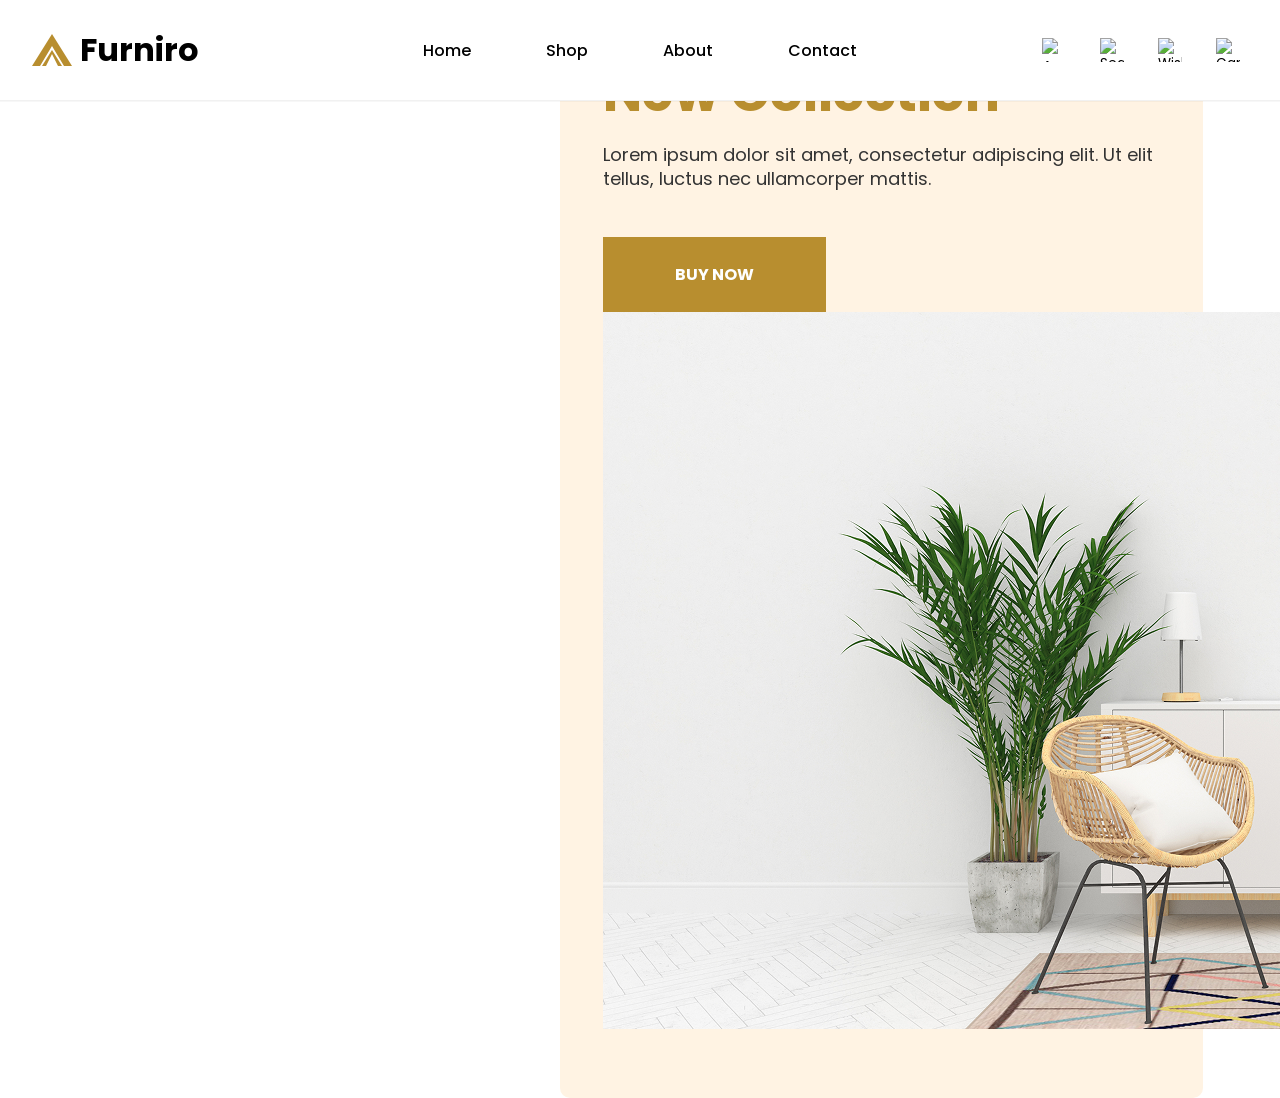
==== commit 0866ef91: "update code" ====
--- a/index.html
+++ b/index.html
@@ -1,671 +1,85 @@
 <!DOCTYPE html>
 <html lang="en">
 <head>
-    <meta charset="UTF-8">
-    <meta name="viewport" content="width=device-width, initial-scale=1.0">
-    <title>Figma Community Navbar</title>
-    <link rel="stylesheet" href="style.css">
-    <link rel="stylesheet" href="https://cdnjs.cloudflare.com/ajax/libs/font-awesome/6.4.0/css/all.min.css">
+<meta charset="UTF-8">
+<meta name="viewport" content="width=device-width, initial-scale=1.0">
+<title>Furniro</title>
+<link rel="stylesheet" href="style.css">
+<link href="https://fonts.googleapis.com/css2?family=Poppins:wght@400;500;600;700&display=swap" rel="stylesheet">
 </head>
 <body>
 
-    <header class="navbar-header">
-        <div class="navbar-container">
-            
-            <div class="navbar-left">
-                <a href="#" class="navbar-logo">
-                    <span class="figma-icon">
-                        <span class="dot red"></span>
-                        <span class="dot purple"></span>
-                        <span class="dot blue"></span>
-                        <span class="dot green"></span>
-                        <span class="dot orange"></span>
-                    </span>
-                    <span class="logo-text">Community</span>
-                </a>
+<header class="navbar">
+  <div class="container">
+    <a class="logo" href="index.html">
+      <svg width="40" height="32" viewBox="0 0 40 32" fill="none">
+        <path d="M0 32L20 0L40 32H32L20 12L8 32H0Z" fill="#B88E2F"/>
+        <path d="M10 32L20 16L30 32H26L20 20L14 32H10Z" fill="#B88E2F"/>
+      </svg>
+      <span>Furniro</span>
+    </a>
 
-                <nav class="nav-links" id="navLinks">
-                    <div class="nav-item">
-                        <a href="#" class="nav-link">Inspo <span class="beta-badge">Beta</span></a>
-                    </div>
+    <nav class="menu" id="menu">
+      <a href="index.html">Home</a>
+      <a href="shop.html">Shop</a>
+      <a href="about.html">About</a>
+      <a href="contact.html">Contact</a>
+    </nav>
 
-                    <div class="nav-item dropdown">
-                        <a href="#" class="nav-link dropdown-toggle">Design resources <i class="fa-solid fa-chevron-down arrow-icon"></i></a>
-                        <div class="dropdown-menu">
-                            <a href="#">UI Kits</a>
-                            <a href="#">Icons</a>
-                            <a href="#">Wireframes</a>
-                            <a href="#">Templates</a>
-                        </div>
-                    </div>
+    <div class="icons">
+      <a class="icon-link" href="account.html" aria-label="Account">
+        <img src="https://api.iconify.design/mdi:account-alert-outline.svg" alt="Account">
+      </a>
 
-                    <div class="nav-item dropdown">
-                        <a href="#" class="nav-link dropdown-toggle">Websites <i class="fa-solid fa-chevron-down arrow-icon"></i></a>
-                        <div class="dropdown-menu">
-                            <a href="#">Landing Pages</a>
-                            <a href="#">Portfolios</a>
-                            <a href="#">Blogs</a>
-                        </div>
-                    </div>
+      <div class="icon-wrap search-wrap">
+        <button class="icon-btn" type="button" aria-label="Search">
+          <img src="https://api.iconify.design/mdi:magnify.svg" alt="Search">
+        </button>
+        <div class="icon-card search-card">
+          <h4>Search</h4>
+          <form class="search-form">
+            <input type="text" placeholder="Search products..." />
+            <button type="submit">Go</button>
+          </form>
+        </div>
+      </div>
 
-                    <div class="nav-item">
-                        <a href="#" class="nav-link">Figma Make</a>
-                    </div>
+      <div class="icon-wrap">
+        <button class="icon-btn" type="button" aria-label="Wishlist">
+          <img src="https://api.iconify.design/mdi:heart-outline.svg" alt="Wishlist">
+        </button>
+        <div class="icon-card">
+          <h4>Wishlist</h4>
+          <p>Your favorite items appear here.</p>
+        </div>
+      </div>
 
-                    <div class="nav-item dropdown">
-                        <a href="#" class="nav-link dropdown-toggle">Extensions <i class="fa-solid fa-chevron-down arrow-icon"></i></a>
-                        <div class="dropdown-menu">
-                            <a href="#">Plugins</a>
-                            <a href="#">Widgets</a>
-                            <a href="#">Code Connect</a>
-                        </div>
-                    </div>
-
-                    <div class="nav-item dropdown">
-                        <a href="#" class="nav-link dropdown-toggle">Whiteboarding <i class="fa-solid fa-chevron-down arrow-icon"></i></a>
-                        <div class="dropdown-menu">
-                            <a href="#">Templates</a>
-                            <a href="#">Brainstorming</a>
-                            <a href="#">Diagrams</a>
-                        </div>
-                    </div>
-
-                    <div class="nav-item dropdown">
-                        <a href="#" class="nav-link dropdown-toggle">Presentations <i class="fa-solid fa-chevron-down arrow-icon"></i></a>
-                        <div class="dropdown-menu">
-                            <a href="#">Pitch Decks</a>
-                            <a href="#">Slides</a>
-                        </div>
-                    </div>
-                </nav>
-            </div>
-
-            <div class="navbar-right">
-                <div class="search-box">
-                    <i class="fa-solid fa-magnifying-glass search-icon"></i>
-                    <input type="text" placeholder="Search" class="search-input" id="searchInput">
-                </div>
-
-                <a href="login.html" class="btn-login" id="loginBtn">Log in</a>
-
-                <a href="signup.html" class="btn-signup" id="signupBtn">Sign up</a>
-
-                <div class="menu-toggle" id="mobileMenuToggle">
-                    <i class="fa-solid fa-bars"></i>
-                </div>
-            </div>
-
+      <div class="icon-wrap">
+        <button class="icon-btn" type="button" aria-label="Cart">
+          <img src="https://api.iconify.design/mdi:shopping-cart-outline.svg" alt="Cart">
+        </button>
+        <div class="icon-card">
+          <h4>Cart</h4>
+          <p>Ready to checkout.</p>
         </div>
-    </header>
-    <!-- <herosection -->
-     <!-- <header class="navbar-header">
-        <div class="navbar-container">
-            <div class="navbar-left">
-                <a href="#" class="navbar-logo">
-                    <span class="figma-icon">
-                        <span class="dot red"></span>
-                        <span class="dot purple"></span>
-                        <span class="dot blue"></span>
-                        <span class="dot green"></span>
-                        <span class="dot orange"></span>
-                    </span>
-                    <span class="logo-text">Community</span>
-                </a>
-
-                <nav class="nav-links" id="navLinks">
-                    <div class="nav-item">
-                        <a href="#" class="nav-link">Inspo <span class="beta-badge">Beta</span></a>
-                    </div>
-                    <div class="nav-item dropdown">
-                        <a href="#" class="nav-link dropdown-toggle">Design resources <i class="fa-solid fa-chevron-down arrow-icon"></i></a>
-                        <div class="dropdown-menu">
-                            <a href="#">UI Kits</a>
-                            <a href="#">Icons</a>
-                            <a href="#">Wireframes</a>
-                        </div>
-                    </div>
-                    <div class="nav-item dropdown">
-                        <a href="#" class="nav-link dropdown-toggle">Websites <i class="fa-solid fa-chevron-down arrow-icon"></i></a>
-                        <div class="dropdown-menu">
-                            <a href="#">Landing Pages</a>
-                            <a href="#">Portfolios</a>
-                        </div>
-                    </div>
-                    <div class="nav-item">
-                        <a href="#" class="nav-link">Figma Make</a>
-                    </div>
-                    <div class="nav-item dropdown">
-                        <a href="#" class="nav-link dropdown-toggle">Extensions <i class="fa-solid fa-chevron-down arrow-icon"></i></a>
-                        <div class="dropdown-menu">
-                            <a href="#">Plugins</a>
-                            <a href="#">Widgets</a>
-                        </div>
-                    </div>
-                    <div class="nav-item dropdown">
-                        <a href="#" class="nav-link dropdown-toggle">Whiteboarding <i class="fa-solid fa-chevron-down arrow-icon"></i></a>
-                        <div class="dropdown-menu">
-                            <a href="#">Templates</a>
-                        </div>
-                    </div>
-                    <div class="nav-item dropdown">
-                        <a href="#" class="nav-link dropdown-toggle">Presentations <i class="fa-solid fa-chevron-down arrow-icon"></i></a>
-                        <div class="dropdown-menu">
-                            <a href="#">Pitch Decks</a>
-                        </div>
-                    </div>
-                </nav>
-            </div> -->
-
-            <!-- <div class="navbar-right">
-                <div class="search-box">
-                    <i class="fa-solid fa-magnifying-glass search-icon"></i>
-                    <input type="text" placeholder="Search" class="search-input" id="searchInput">
-                </div>
-                <a href="#" class="btn-login" id="loginBtn">Log in</a>
-                <a href="#" class="btn-signup" id="signupBtn">Sign up</a>
-                <div class="menu-toggle" id="mobileMenuToggle">
-                    <i class="fa-solid fa-bars"></i>
-                </div>
-            </div>
-        </div>
-    </header> -->
-
-    <div class="breadcrumb-container">
-        <a href="#"><i class="fa-solid fa-house"></i></a>
-        <span class="separator">›</span>
-        <span class="current-crumb">Website templates</span>
+      </div>
     </div>
 
-    <main class="main-content">
-        <div class="content-container">
-            
-            <div class="left-panel">
-                <div class="creator-info">
-                    <div class="creator-avatar">
-                        <img src="https://images.unsplash.com/photo-1534528741775-53994a69daeb?w=100&h=100&fit=crop&crop=faces" alt="UI-UX Expert">
-                    </div>
-                    <span class="creator-name">UI-UX Expert (Aashifa)</span>
-                </div>
+    <button class="toggle" id="toggle" aria-label="Toggle menu" aria-expanded="false">☰</button>
+  </div>
+</header>
 
-                <h1 class="resource-title">
-                    eCommerce Website | Web Page Design | UI KIT | Interior Landing Page
-                </h1>
+<section class="hero">
+  <div class="hero-box">
+    <p class="tag">New Arrival</p>
+    <h1>Discover Our<br>New Collection</h1>
+    <p class="text">Lorem ipsum dolor sit amet, consectetur adipiscing elit. Ut elit tellus, luctus nec ullamcorper mattis.</p>
+    <a href="shop.html" class="btn">BUY NOW</a>
+    <img src="./images/hero.png" alt="hero">
+  </div>
+</section>
 
-                <div class="resource-stats">
-                    <span class="stat-item">Design file</span>
-                    <span class="stat-dot">•</span>
-                    <span class="stat-item"><i class="fa-regular fa-heart"></i> 2.1k</span>
-                    <span class="stat-dot">•</span>
-                    <span class="stat-item"><i class="fa-regular fa-user"></i> 148k users</span>
-                </div>
+<script src="app.js"></script>
 
-                <button class="btn-open-figma" id="openFigmaBtn">
-                    <i class="fa-brands fa-figma"></i> Open in Figma
-                </button>
-            </div>
-
-            <div class="right-panel">
-                <div class="preview-banner">
-                    <div class="banner-left-text">
-                        <span class="banner-tag">FURNITURE</span>
-                        <h2 class="banner-subtitle">Landing Page</h2>
-                        <p class="banner-desc">The eCommerce Website design template is easy to customize, making it even easier for you to design your next website or project, and speed up your design workflow.</p>
-                        
-                        <div class="banner-links">
-                            <a href="#"><i class="fa-solid fa-globe"></i> https://uiuxexperts.with.uk/portfolio/</a>
-                            <a href="#"><i class="fa-brands fa-instagram"></i> aashifasheikh12</a>
-                            <a href="#"><i class="fa-brands fa-linkedin"></i> /in/aashifasheikh12/</a>
-                        </div>
-                    </div>
-
-                    <div class="banner-mockup">
-                        <div class="mockup-window main-window">
-                            <div class="mockup-header">
-                                <span class="dot-red"></span><span class="dot-yellow"></span><span class="dot-green"></span>
-                            </div>
-                            <div class="mockup-body">
-                                <div class="mockup-content-header">
-                                    <span class="logo-mini">A Furniture</span>
-                                    <div class="mini-links"><span>Home</span><span>Shop</span><span>About</span><span>Contact</span></div>
-                                </div>
-                                <div class="hero-card-preview">
-                                    <div class="hero-text-box">
-                                        <h4>Discover Our New Collection</h4>
-                                        <p>Lorem ipsum dolor sit amet, consectetur adipiscing elit.</p>
-                                    </div>
-                                    <div class="hero-img-box"></div>
-                                </div>
-                                <div class="products-grid-preview">
-                                    <div class="prod-card"></div>
-                                    <div class="prod-card"></div>
-                                    <div class="prod-card"></div>
-                                </div>
-                            </div>
-                        </div>
-                    </div>
-                </div>
-            </div>
-
-        </div>
-    </main>
-
-    <nav class="tabs-navigation">
-        <div class="tabs-container">
-            <button class="tab-btn active" data-tab="about">About</button>
-            <button class="tab-btn" data-tab="comments">Comments <span class="badge-count">26</span></button>
-        </div>
-    </nav>
-<!-- section 01 -->
- <section class="about-section">
-        <div class="about-container">
-            
-            <div class="about-description">
-                <p>The eCommerce Website UI Kit design template is easy to customise, making it even easier for you to design your next Website or project, and speed up your design workflow.</p>
-                
-                <p class="mt-20">Hope you guys enjoy and press 👍 if you like it. Any feedback or comment? Feel free to leave comments below. Have an amazing project?🤔<br>I'm Available for any project🥰</p>
-
-                <p class="mt-20">Get more awesome products! 👇👇👇<br>
-                    <a href="#" class="highlight-link" id="uiuxExpertLink">UIUX-Expert</a>
-                </p>
-
-                <p class="mt-20">Make your project more awesome!<br>
-                    <strong>Connect with me:</strong> <a href="mailto:contact.uiuxexperts@gmail.com" class="email-link">contact.uiuxexperts@gmail.com</a>
-                </p>
-
-                <p class="mt-20">More you can find me at:<br>
-                    <span class="social-links-inline">
-                        <a href="#" class="social-link" data-name="Dribbble">Dribbble</a> | 
-                        <a href="#" class="social-link" data-name="Behance">Behance</a> | 
-                        <a href="#" class="social-link" data-name="Instagram">Instagram</a> | 
-                        <a href="#" class="social-link" data-name="LinkedIn">LinkedIn</a>
-                    </span>
-                </p>
-
-                <h3 class="preview-heading">Preview</h3>
-            </div>
-
-            <aside class="about-sidebar">
-                <div class="sidebar-box">
-                    <h4 class="sidebar-title">Tags</h4>
-                    <div class="tag-pill-primary tag-item">Interior design</div>
-                    <div class="tags-grid">
-                        <a href="#" class="tag-link">#ecommerce</a>
-                        <a href="#" class="tag-link">#ecommerce app</a>
-                        <a href="#" class="tag-link">#ecommerce ui kit</a>
-                        <a href="#" class="tag-link">#ecommerce website</a>
-                        <a href="#" class="tag-link">#homepage</a>
-                        <a href="#" class="tag-link">#landing page</a>
-                        <a href="#" class="tag-link">#online shop</a>
-                        <a href="#" class="tag-link">#online store</a>
-                        <a href="#" class="tag-link">#shop</a>
-                        <a href="#" class="tag-link">#shopping websites</a>
-                    </div>
-                </div>
-
-                <hr class="sidebar-divider">
-
-                <div class="sidebar-box">
-                    <h4 class="sidebar-title">Share</h4>
-                    <div class="share-buttons">
-                        <button class="share-btn" id="copyLinkBtn" title="Copy Link"><i class="fa-solid fa-link"></i></button>
-                        <button class="share-btn" id="twitterShareBtn" title="Share on Twitter"><i class="fa-solid fa-x-twitter"></i></button>
-                        <button class="share-btn" id="fbShareBtn" title="Share on Facebook"><i class="fa-brands fa-facebook-f"></i></button>
-                    </div>
-                </div>
-
-                <hr class="sidebar-divider">
-
-                <div class="sidebar-footer-badge">
-                    <i class="fa-brands fa-figma"></i> For Figma
-                </div>
-            </aside>
-
-        </div>
-    </section>
-    <!-- section 02 -->
-     <section class="preview-section-wrapper">
-        <div class="preview-main-container">
-            
-            <div class="canvas-viewport" id="canvasViewport">
-                <div class="canvas-banner-card" id="canvasCard">
-                    <div class="banner-left-content">
-                        <span class="canvas-tag">FURNITURE</span>
-                        <h2 class="canvas-subtitle">Landing Page</h2>
-                        <p class="canvas-desc">The eCommerce Website design template is easy to customize, making it even easier for you to design your next website or project, and speed up your design workflow.</p>
-                        
-                        <div class="canvas-links">
-                            <a href="#"><i class="fa-solid fa-globe"></i> https://uiuxexperts.github.io/portfolio/</a>
-                            <a href="#"><i class="fa-brands fa-instagram"></i> aashifasheikh12</a>
-                            <a href="#"><i class="fa-brands fa-behance"></i> /in/aashifasheikh12</a>
-                        </div>
-                    </div>
-
-                    <div class="canvas-mockup-wrapper">
-                        <div class="mockup-window-main">
-                            <div class="mockup-top-bar">
-                                <span class="dot-red"></span><span class="dot-yellow"></span><span class="dot-green"></span>
-                            </div>
-                            <div class="mockup-inner-body">
-                                <div class="mockup-nav-row">
-                                    <span class="mockup-logo-txt">▲ Fumiro</span>
-                                    <div class="mockup-menu-links"><span>Home</span><span>Shop</span><span>About</span><span>Contact</span></div>
-                                </div>
-                                <div class="mockup-hero-box">
-                                    <div class="mockup-hero-text">
-                                        <h5>Discover Our New Collection</h5>
-                                        <p>Lorem ipsum dolor sit amet, consectetur adipiscing elit et…</p>
-                                    </div>
-                                    <div class="mockup-hero-img"></div>
-                                </div>
-                            </div>
-                        </div>
-                    </div>
-                </div>
-
-                <div class="canvas-floating-toolbar">
-                    <div class="toolbar-dropdown" id="pageDropdownToggle">
-                        <span>Page: <strong>Cover</strong></span>
-                        <i class="fa-solid fa-chevron-down"></i>
-                        <div class="toolbar-menu" id="toolbarMenu">
-                            <a href="#" class="active-page">Cover</a>
-                            <a href="#">Landing Page Design</a>
-                            <a href="#">UI Kit & Style Guide</a>
-                        </div>
-                    </div>
-
-                    <div class="zoom-controls">
-                        <button class="zoom-btn" id="zoomOutBtn"><i class="fa-solid fa-minus"></i></button>
-                        <span class="zoom-value" id="zoomValueText">44%</span>
-                        <button class="zoom-btn" id="zoomInBtn"><i class="fa-solid fa-plus"></i></button>
-                        <button class="zoom-btn fullscreen-btn" id="fullscreenBtn" title="Toggle Fullscreen"><i class="fa-solid fa-expand"></i></button>
-                    </div>
-                </div>
-            </div>
-
-            <aside class="preview-sidebar">
-                <div class="meta-item">
-                    <span class="meta-label">Last updated</span>
-                    <span class="meta-value">3 years ago</span>
-                </div>
-
-                <div class="meta-item">
-                    <span class="meta-label">Support</span>
-                    <a href="mailto:contact.uiuxexperts@gmail.com" class="meta-link-value" title="contact.uiuxexperts@gmail.com">contact.uiuxexperts@gm...</a>
-                </div>
-
-                <div class="meta-item">
-                    <span class="meta-label">Licensed under</span>
-                    <a href="#" class="meta-link-value license-blue">CC BY 4.0</a>
-                </div>
-            </aside>
-
-        </div>
-    </section>
-    <!-- input customer -->
-       <div class="comment-box">
-
-    <div class="avatar">A</div>
-
-    <input
-      type="text"
-      class="comment-input"
-      placeholder="Add a comment"
-    >
-
-    <button class="post-btn">
-      Post
-    </button>
-
-  </div>
-   <!-- comment section -->
-    <main class="comments-container">
-
-        <div class="comments-header">
-            <span>26 comments</span>
-        </div>
-
-        <div id="commentsList">
-
-            <!-- Comment 1 -->
-            <div class="comment">
-                <div class="avatar avatar-debbie">D</div>
-
-                <div class="comment-content">
-                    <div class="user-info">
-                        <span class="username">Debbie</span>
-                        <span class="handle">@Debbieyoi</span>
-                        <span class="dot">·</span>
-                        <span class="time">1 month ago</span>
-                    </div>
-
-                    <p>This is good, I love it</p>
-                </div>
-            </div>
-
-            <!-- Comment 2 -->
-            <div class="comment">
-                <div class="avatar avatar-blue">M</div>
-
-                <div class="comment-content">
-                    <div class="user-info">
-                        <span class="username">Muhammad Aadil Chanda</span>
-                        <span class="handle">@MUHAMMAD_AADIL</span>
-                        <span class="dot">·</span>
-                        <span class="time">7 months ago</span>
-                    </div>
-
-                    <p>looking good</p>
-                </div>
-            </div>
-
-            <!-- Comment 3 -->
-            <div class="comment">
-                <div class="avatar avatar-red">M</div>
-
-                <div class="comment-content">
-                    <div class="user-info">
-                        <span class="username">Manuel de Almeida</span>
-                        <span class="handle">@manueldealmeida</span>
-                        <span class="dot">·</span>
-                        <span class="time">7 months ago</span>
-                    </div>
-
-                    <p>looking good</p>
-                </div>
-            </div>
-
-            <!-- Comment 4 -->
-            <div class="comment">
-                <div class="avatar avatar-cat">E</div>
-
-                <div class="comment-content">
-                    <div class="user-info">
-                        <span class="username">Ema__n designer</span>
-                        <span class="handle">@Ema_ndesign</span>
-                        <span class="dot">·</span>
-                        <span class="time">9 months ago</span>
-                    </div>
-
-                    <p>It's very good</p>
-                </div>
-            </div>
-
-            <!-- Comment 5 -->
-            <div class="comment">
-                <div class="avatar avatar-light">M</div>
-
-                <div class="comment-content">
-                    <div class="user-info">
-                        <span class="username">michael gibiterе</span>
-                        <span class="handle">@mgibitere</span>
-                        <span class="dot">·</span>
-                        <span class="time">9 months ago</span>
-                    </div>
-
-                    <p>this is the best</p>
-                </div>
-            </div>
-
-            <!-- Comment 6 -->
-            <div class="comment">
-                <div class="avatar avatar-n">N</div>
-
-                <div class="comment-content">
-                    <div class="user-info">
-                        <span class="username">nikita</span>
-                        <span class="handle">@e6d3b1e9_24374</span>
-                        <span class="dot">·</span>
-                        <span class="time">1 year ago</span>
-                    </div>
-
-                    <p>it's good and awesome work</p>
-                </div>
-            </div>
-
-            <!-- Comment 7 -->
-            <div class="comment">
-                <div class="avatar avatar-green">M</div>
-
-                <div class="comment-content">
-                    <div class="user-info">
-                        <span class="username">Maryam Mohd Ashraf Shaikh</span>
-                        <span class="handle">@maryammohdashra</span>
-                        <span class="dot">·</span>
-                        <span class="time">1 year ago</span>
-                    </div>
-
-                    <p>Awesome work!</p>
-                </div>
-            </div>
-
-        </div>
-
-    </main>
-
-    <!-- Help Button -->
-    <button class="help-button" id="helpButton">?</button>
-
-
-    <!-- footer -->
-     <footer class="footer">
-
-    <div class="footer-container">
-
-        <div class="footer-columns">
-
-            <!-- Figma -->
-            <div class="footer-column">
-                <h3>Figma</h3>
-
-                <a href="#">Figma.com</a>
-                <a href="#">Figma Downloads</a>
-                <a href="#">Design tools</a>
-                <a href="#">Resource library</a>
-                <a href="#">Solutions</a>
-                <a href="#">Pricing</a>
-                <a href="#">Release notes</a>
-            </div>
-
-
-            <!-- Tools -->
-            <div class="footer-column">
-                <h3>Tools</h3>
-
-                <a href="#">Color palette generator</a>
-                <a href="#">Color wheel</a>
-                <a href="#">Image Color picker</a>
-                <a href="#">Gradient generator</a>
-                <a href="#">Lorem Ipsum generator</a>
-                <a href="#">Gif Maker</a>
-                <a href="#">Color Meanings</a>
-            </div>
-
-
-            <!-- Top categories -->
-            <div class="footer-column">
-                <h3>Top categories</h3>
-
-                <a href="#">Project plan templates</a>
-                <a href="#">Instagram highlight covers</a>
-                <a href="#">Simple resume templates</a>
-                <a href="#">Family tree templates</a>
-                <a href="#">Professional resumes</a>
-                <a href="#">Design illustrations</a>
-                <a href="#">Web design portfolios</a>
-            </div>
-
-
-            <!-- Recommended Plugins -->
-            <div class="footer-column">
-                <h3>Recommended Plugins</h3>
-
-                <a href="#">Logo creation plugins</a>
-                <a href="#">Gif Export</a>
-                <a href="#">Code generators</a>
-                <a href="#">i18n plugins</a>
-                <a href="#">Gradient plugins</a>
-                <a href="#">Figma to code</a>
-                <a href="#">Background remover plugins</a>
-            </div>
-
-
-            <!-- Explore -->
-            <div class="footer-column">
-                <h3>Explore</h3>
-
-                <a href="#">Moodboards</a>
-                <a href="#">Vector shapes</a>
-                <a href="#">iPhone app designs</a>
-                <a href="#">Website menus</a>
-                <a href="#">Social media icons</a>
-                <a href="#">UI mockups</a>
-                <a href="#">Retro meeting templates</a>
-            </div>
-
-        </div>
-
-
-        <!-- Bottom Footer -->
-        <div class="footer-bottom">
-
-            <div class="footer-logo">
-                Figma
-            </div>
-
-            <div class="footer-info">
-
-                <span>© 2026 Figma, Inc.</span>
-
-                <span class="separator">•</span>
-
-                <a href="#">Site map</a>
-
-                <span class="separator">•</span>
-
-                <a href="#">Community guidelines</a>
-
-                <span class="separator">•</span>
-
-                <a href="#">Terms of service</a>
-
-            </div>
-
-        </div>
-
-    </div>
-
-</footer>
-
-
-<!-- Floating Help Button -->
-<button class="help-button" id="helpButton">
-    ?
-</button>
-
-
-
-    
-     
-    <script src="app.js"></script>
 </body>
 </html>
--- a/style.css
+++ b/style.css
@@ -1,2224 +1,120 @@
-/* General Reset */
-* {
-    margin: 0;
-    padding: 0;
-    box-sizing: border-box;
-    font-family: -apple-system, BlinkMacSystemFont, "Segoe UI", Roboto, Helvetica, Arial, sans-serif;
+:root{
+  --gold: #B88E2F;
+  --cream: #FFF3E3;
+  --black: #000;
 }
+*{margin:0;padding:0;box-sizing:border-box;font-family:'Poppins',sans-serif;}
+body{background:#fff;color:var(--black);}
+.container{max-width:1240px;margin:0 auto;padding:0 40px;display:flex;align-items:center;justify-content:space-between;}
 
-body {
-    background-color: #f9f9f9;
+/* NAVBAR - clean top alignment */
+.navbar{
+  width:100%;
+  background:#fff;
+  border-bottom:1px solid #f1f1f1;
+  position:sticky;
+  top:0;
+  z-index:1000;
+  box-shadow:0 1px 0 rgba(0,0,0,0.03);
 }
+.navbar .container{
+  max-width:1240px;
+  width:100%;
+  min-height:100px;
+  margin:0 auto;
+  padding:0 12px;
+  display:grid;
+  grid-template-columns:1fr auto 1fr;
+  align-items:center;
+  position:relative;
+}
+.logo{display:flex;align-items:center;gap:8px;font-size:32px;font-weight:700;color:var(--black);text-decoration:none;flex-shrink:0;justify-self:start;margin-left:0;}
+.menu{display:flex;align-items:center;gap:75px;justify-self:center;}
+.menu a{text-decoration:none;color:var(--black);font-weight:500;font-size:16px;white-space:nowrap;}
+.menu a:hover{color:var(--gold);}
+.icons{display:flex;align-items:center;gap:18px;flex-shrink:0;justify-self:end;}
+.icon-link,.icon-btn{display:flex;align-items:center;justify-content:center;width:40px;height:40px;border:none;background:none;cursor:pointer;padding:0;}
+.icon-link img,.icon-btn img{width:24px;height:24px;}
+.icon-link{color:var(--black);text-decoration:none;}
+.icon-wrap{position:relative;}
+.icon-card{
+  position:absolute;
+  top:calc(100% + 8px);
+  right:0;
+  width:180px;
+  background:#fff;
+  border:1px solid #eee;
+  border-radius:10px;
+  padding:12px;
+  box-shadow:0 10px 25px rgba(0,0,0,0.12);
+  display:none;
+  z-index:50;
+}
+.icon-card h4{font-size:14px;margin-bottom:6px;color:var(--gold);}
+.icon-card p{font-size:12px;line-height:1.4;color:#666;}
+.search-card{width:220px;}
+.search-form{display:flex;gap:8px;margin-top:6px;}
+.search-form input{flex:1;border:1px solid #ddd;border-radius:6px;padding:8px 10px;font-size:13px;}
+.search-form button{border:none;background:var(--gold);color:#fff;border-radius:6px;padding:8px 10px;cursor:pointer;font-size:13px;}
+.icon-wrap.open .icon-card{display:block;}
+.toggle{display:none;background:none;border:none;font-size:26px;cursor:pointer;}
 
-/* Navbar Header Wrapper */
-.navbar-header {
-    background-color: #ffffff;
-    border-bottom: 1px solid #e0e0e0;
-    width: 100%;
-    position: sticky;
-    top: 0;
-    z-index: 1000;
+/* HERO - background is your uploaded image */
+.hero{
+  background:url('hero.jpg') no-repeat center/cover;
+  height:calc(100vh - 100px);
+  display:flex;
+  align-items:center;
+  justify-content:flex-end;
+  padding-right:6%;
 }
+.hero-box{
+  background:var(--cream);
+  width:643px;
+  padding:62px 43px;
+  border-radius:10px;
+}
+.tag{font-size:16px;font-weight:600;letter-spacing:3px;margin-bottom:4px;}
+.hero-box h1{font-size:52px;line-height:65px;color:var(--gold);font-weight:700;margin-bottom:18px;}
+.text{font-size:18px;line-height:24px;margin-bottom:46px;color:#333;}
+.btn{
+  background:var(--gold);
+  color:#fff;
+  padding:25px 72px;
+  font-size:16px;
+  font-weight:700;
+  text-decoration:none;
+  display:inline-block;
+  border:none;
+}
+.btn:hover{background:#9c7828;}
 
-/* Main Container */
-.navbar-container {
-    max-width: 1440px;
-    margin: 0 auto;
-    padding: 12px 24px;
-    display: flex;
-    align-items: center;
-    justify-content: space-between;
+/* RESPONSIVE - bilkul clean */
+@media(max-width:1024px){
+  .container{padding:0 20px;}
+  .menu{gap:40px;}
+  .hero{justify-content:center;padding:0 20px;}
+  .hero-box{width:90%;}
 }
-
-/* Left Side Styling */
-.navbar-left {
-    display: flex;
-    align-items: center;
-    gap: 32px;
+@media(max-width:768px){
+  .navbar .container{min-height:70px;padding:0 20px;}
+  .menu{
+    position:absolute;top:calc(100% + 8px);right:20px;left:auto;width:220px;
+    background:#fff;flex-direction:column;gap:0;justify-content:flex-start;
+    padding:10px 0;transition:0.3s;border:1px solid #eee;border-radius:10px;box-shadow:0 10px 25px rgba(0,0,0,0.12);opacity:0;pointer-events:none;transform:translateY(-6px);
+  }
+  .menu.show{opacity:1;pointer-events:auto;transform:translateY(0);}
+  .menu a{padding:12px 16px;border-bottom:1px solid #f5f5f5;display:block;}
+  .menu a:last-child{border-bottom:none;}
+  .icons{gap:12px;}
+  .toggle{display:block;}
+  .hero{height:75vh;}
+  .hero-box{padding:40px 25px;}
+  .hero-box h1{font-size:36px;line-height:45px;}
+  .btn{padding:18px 50px;}
 }
-
-/* Logo Styling */
-.navbar-logo {
-    display: flex;
-    align-items: center;
-    gap: 8px;
-    text-decoration: none;
-}
-
-/* Custom Figma Logo Dot Graphics */
-.figma-icon {
-    display: grid;
-    grid-template-columns: repeat(2, 6px);
-    grid-template-rows: repeat(3, 6px);
-    gap: 2px;
-}
-
-.dot {
-    width: 6px;
-    height: 6px;
-    border-radius: 50%;
-}
-
-.dot.red { background-color: #F24E1E; border-top-left-radius: 6px; border-bottom-left-radius: 6px; }
-.dot.purple { background-color: #A259FF; border-top-right-radius: 6px; border-bottom-right-radius: 6px; }
-.dot.blue { background-color: #1ABCFE; grid-column: 1; border-top-left-radius: 6px; border-bottom-left-radius: 6px; }
-.dot.green { background-color: #0ACF83; border-top-right-radius: 6px; border-bottom-right-radius: 6px; }
-.dot.orange { background-color: #FF7262; border-radius: 50%; grid-column: 1; }
-
-.logo-text {
-    font-size: 18px;
-    font-weight: 650;
-    color: #000000;
-    letter-spacing: -0.2px;
-}
-
-/* Nav Links Menu */
-.nav-links {
-    display: flex;
-    align-items: center;
-    gap: 20px;
-}
-
-.nav-item {
-    position: relative;
-}
-
-.nav-link {
-    text-decoration: none;
-    color: #333333;
-    font-size: 14px;
-    font-weight: 500;
-    display: flex;
-    align-items: center;
-    gap: 6px;
-    transition: color 0.2s ease;
-}
-
-.nav-link:hover {
-    color: #000000;
-}
-
-/* Beta Badge */
-.beta-badge {
-    background-color: #e5e5e5;
-    color: #333333;
-    font-size: 11px;
-    font-weight: 600;
-    padding: 2px 6px;
-    border-radius: 6px;
-}
-
-/* Dropdown Arrow Styling */
-.arrow-icon {
-    font-size: 10px;
-    color: #666;
-    transition: transform 0.2s ease;
-}
-
-/* Dropdown Menu Container */
-.dropdown-menu {
-    position: absolute;
-    top: 100%;
-    left: 0;
-    background-color: #ffffff;
-    box-shadow: 0 4px 12px rgba(0, 0, 0, 0.1);
-    border-radius: 8px;
-    padding: 8px 0;
-    min-width: 160px;
-    display: none;
-    flex-direction: column;
-    z-index: 10;
-    margin-top: 8px;
-    border: 1px solid #eee;
-}
-
-.dropdown-menu a {
-    padding: 8px 16px;
-    text-decoration: none;
-    color: #333;
-    font-size: 13px;
-    transition: background 0.2s;
-}
-
-.dropdown-menu a:hover {
-    background-color: #f2f2f2;
-}
-
-/* Show dropdown class triggered via JS */
-.dropdown.active .dropdown-menu {
-    display: flex;
-}
-
-.dropdown.active .arrow-icon {
-    transform: rotate(180deg);
-}
-
-/* Right Side Styling */
-.navbar-right {
-    display: flex;
-    align-items: center;
-    gap: 16px;
-}
-
-/* Search Bar Box */
-.search-box {
-    position: relative;
-    display: flex;
-    align-items: center;
-}
-
-.search-icon {
-    position: absolute;
-    left: 12px;
-    color: #757575;
-    font-size: 13px;
-}
-
-.search-input {
-    background-color: #f1f1f1;
-    border: 1px solid transparent;
-    border-radius: 20px;
-    padding: 8px 12px 8px 34px;
-    font-size: 14px;
-    width: 220px;
-    outline: none;
-    transition: all 0.2s ease;
-}
-
-.search-input:focus {
-    background-color: #ffffff;
-    border-color: #0d99ff;
-    box-shadow: 0 0 0 2px rgba(13, 153, 255, 0.2);
-}
-
-/* Log in & Sign up Buttons */
-.btn-login {
-    text-decoration: none;
-    color: #333333;
-    font-size: 14px;
-    font-weight: 500;
-    padding: 6px 10px;
-}
-
-.btn-signup {
-    text-decoration: none;
-    color: #000000;
-    background-color: #ffffff;
-    border: 1px solid #cccccc;
-    font-size: 14px;
-    font-weight: 500;
-    padding: 6px 14px;
-    border-radius: 8px;
-    transition: background 0.2s, border-color 0.2s;
-}
-
-.btn-signup:hover {
-    background-color: #f5f5f5;
-    border-color: #999999;
-}
-
-/* Mobile Menu Toggle Icon */
-.menu-toggle {
-    display: none;
-    font-size: 20px;
-    cursor: pointer;
-}
-
-/* Responsive Media Queries */
-@media (max-width: 1024px) {
-    .nav-links {
-        display: none;
-        flex-direction: column;
-        position: absolute;
-        top: 100%;
-        left: 0;
-        width: 100%;
-        background-color: #ffffff;
-        padding: 16px 24px;
-        box-shadow: 0 4px 6px rgba(0,0,0,0.05);
-        border-bottom: 1px solid #ddd;
-    }
-
-    .nav-links.mobile-active {
-        display: flex;
-    }
-
-    .menu-toggle {
-        display: block;
-    }
-
-    .search-input {
-        width: 150px;
-    }
-}
-
-@media (max-width: 600px) {
-    .search-box {
-        display: none; /* Hide search bar on very small screens to save space */
-    }
-    .btn-login {
-        display: none;
-    }
-}
-
-/* =========================================
-   DESKTOP
-========================================= */
-
-/* @media (min-width: 901px) {
-
-    .menu-toggle {
-        display: none;
-    }
-
-} */
-/* herosection */
-/* General Reset */
-* {
-    margin: 0;
-    padding: 0;
-    box-sizing: border-box;
-    font-family: -apple-system, BlinkMacSystemFont, "Segoe UI", Roboto, Helvetica, Arial, sans-serif;
-}
-
-body {
-    background-color: #ffffff;
-    color: #333333;
-}
-
-/* Navbar Header */
-.navbar-header {
-    background-color: #ffffff;
-    border-bottom: 1px solid #e0e0e0;
-    width: 100%;
-    position: sticky;
-    top: 0;
-    z-index: 1000;
-}
-
-.navbar-container {
-    max-width: 1440px;
-    margin: 0 auto;
-    padding: 12px 24px;
-    display: flex;
-    align-items: center;
-    justify-content: space-between;
-}
-
-.navbar-left {
-    display: flex;
-    align-items: center;
-    gap: 32px;
-}
-
-.navbar-logo {
-    display: flex;
-    align-items: center;
-    gap: 8px;
-    text-decoration: none;
-}
-
-.figma-icon {
-    display: grid;
-    grid-template-columns: repeat(2, 6px);
-    grid-template-rows: repeat(3, 6px);
-    gap: 2px;
-}
-
-.dot {
-    width: 6px;
-    height: 6px;
-    border-radius: 50%;
-}
-
-.dot.red { background-color: #F24E1E; border-top-left-radius: 6px; border-bottom-left-radius: 6px; }
-.dot.purple { background-color: #A259FF; border-top-right-radius: 6px; border-bottom-right-radius: 6px; }
-.dot.blue { background-color: #1ABCFE; grid-column: 1; border-top-left-radius: 6px; border-bottom-left-radius: 6px; }
-.dot.green { background-color: #0ACF83; border-top-right-radius: 6px; border-bottom-right-radius: 6px; }
-.dot.orange { background-color: #FF7262; border-radius: 50%; grid-column: 1; }
-
-.logo-text {
-    font-size: 18px;
-    font-weight: 650;
-    color: #000000;
-}
-
-.nav-links {
-    display: flex;
-    align-items: center;
-    gap: 20px;
-}
-
-.nav-item {
-    position: relative;
-}
-
-.nav-link {
-    text-decoration: none;
-    color: #333333;
-    font-size: 14px;
-    font-weight: 500;
-    display: flex;
-    align-items: center;
-    gap: 6px;
-}
-
-.nav-link:hover {
-    color: #000000;
-}
-
-.beta-badge {
-    background-color: #e5e5e5;
-    color: #333333;
-    font-size: 11px;
-    font-weight: 600;
-    padding: 2px 6px;
-    border-radius: 6px;
-}
-
-.arrow-icon {
-    font-size: 10px;
-    color: #666;
-    transition: transform 0.2s ease;
-}
-
-.dropdown-menu {
-    position: absolute;
-    top: 100%;
-    left: 0;
-    background-color: #ffffff;
-    box-shadow: 0 4px 12px rgba(0, 0, 0, 0.1);
-    border-radius: 8px;
-    padding: 8px 0;
-    min-width: 160px;
-    display: none;
-    flex-direction: column;
-    z-index: 10;
-    margin-top: 8px;
-    border: 1px solid #eee;
-}
-
-.dropdown-menu a {
-    padding: 8px 16px;
-    text-decoration: none;
-    color: #333;
-    font-size: 13px;
-}
-
-.dropdown-menu a:hover {
-    background-color: #f2f2f2;
-}
-
-.dropdown.active .dropdown-menu {
-    display: flex;
-}
-
-.dropdown.active .arrow-icon {
-    transform: rotate(180deg);
-}
-
-.navbar-right {
-    display: flex;
-    align-items: center;
-    gap: 16px;
-}
-
-.search-box {
-    position: relative;
-    display: flex;
-    align-items: center;
-}
-
-.search-icon {
-    position: absolute;
-    left: 12px;
-    color: #757575;
-    font-size: 13px;
-}
-
-.search-input {
-    background-color: #f1f1f1;
-    border: 1px solid transparent;
-    border-radius: 20px;
-    padding: 8px 12px 8px 34px;
-    font-size: 14px;
-    width: 220px;
-    outline: none;
-    transition: all 0.2s ease;
-}
-
-.search-input:focus {
-    background-color: #ffffff;
-    border-color: #0d99ff;
-    box-shadow: 0 0 0 2px rgba(13, 153, 255, 0.2);
-}
-
-.btn-login {
-    text-decoration: none;
-    color: #333333;
-    font-size: 14px;
-    font-weight: 500;
-    padding: 6px 10px;
-}
-
-.btn-signup {
-    text-decoration: none;
-    color: #000000;
-    background-color: #ffffff;
-    border: 1px solid #cccccc;
-    font-size: 14px;
-    font-weight: 500;
-    padding: 6px 14px;
-    border-radius: 8px;
-}
-
-.btn-signup:hover {
-    background-color: #f5f5f5;
-}
-
-.menu-toggle {
-    display: none;
-    font-size: 20px;
-    cursor: pointer;
-}
-
-/* Breadcrumb */
-.breadcrumb-container {
-    max-width: 1440px;
-    margin: 0 auto;
-    padding: 24px 24px 0 24px;
-    display: flex;
-    align-items: center;
-    gap: 8px;
-    font-size: 13px;
-    color: #666;
-}
-
-.breadcrumb-container a {
-    color: #666;
-    text-decoration: none;
-}
-
-.separator {
-    color: #999;
-}
-
-.current-crumb {
-    color: #333;
-    font-weight: 500;
-}
-
-/* Main Content Layout */
-.main-content {
-    max-width: 1440px;
-    margin: 0 auto;
-    padding: 32px 24px;
-}
-
-.content-container {
-    display: flex;
-    gap: 48px;
-    align-items: flex-start;
-}
-
-/* Left Panel */
-.left-panel {
-    flex: 1;
-    max-width: 420px;
-}
-
-.creator-info {
-    display: flex;
-    align-items: center;
-    gap: 12px;
-    margin-bottom: 20px;
-}
-
-.creator-avatar img {
-    width: 32px;
-    height: 32px;
-    border-radius: 50%;
-    object-fit: cover;
-}
-
-.creator-name {
-    font-size: 14px;
-    font-weight: 500;
-    color: #333;
-}
-
-.resource-title {
-    font-size: 28px;
-    font-weight: 700;
-    line-height: 1.3;
-    color: #111;
-    margin-bottom: 20px;
-    letter-spacing: -0.5px;
-}
-
-.resource-stats {
-    display: flex;
-    align-items: center;
-    gap: 8px;
-    font-size: 13px;
-    color: #666;
-    margin-bottom: 32px;
-}
-
-.stat-dot {
-    color: #ccc;
-}
-
-.btn-open-figma {
-    background-color: #0d99ff;
-    color: #ffffff;
-    border: none;
-    border-radius: 8px;
-    padding: 12px 24px;
-    font-size: 15px;
-    font-weight: 600;
-    cursor: pointer;
-    display: flex;
-    align-items: center;
-    justify-content: center;
-    gap: 10px;
-    width: 100%;
-    transition: background 0.2s ease;
-}
-
-.btn-open-figma:hover {
-    background-color: #0b82e0;
-}
-
-/* Right Panel (Banner Preview) */
-.right-panel {
-    flex: 2;
-    background-color: #f7d6cb; /* Peach background matching screenshot */
-    border-radius: 16px;
-    padding: 40px;
-    overflow: hidden;
-    position: relative;
-    display: flex;
-    align-items: center;
-}
-
-.preview-banner {
-    display: flex;
-    gap: 30px;
-    width: 100%;
-    align-items: center;
-}
-
-.banner-left-text {
-    flex: 1;
-}
-
-.banner-tag {
-    font-size: 32px;
-    font-weight: 800;
-    color: #614227;
-    letter-spacing: -1px;
-    display: block;
-}
-
-.banner-subtitle {
-    font-size: 22px;
-    font-weight: 600;
-    color: #8c6239;
-    margin-bottom: 16px;
-}
-
-.banner-desc {
-    font-size: 13px;
-    line-height: 1.5;
-    color: #555555;
-    margin-bottom: 24px;
-}
-
-.banner-links {
-    display: flex;
-    flex-direction: column;
-    gap: 6px;
-}
-
-.banner-links a {
-    font-size: 12px;
-    color: #444;
-    text-decoration: none;
-    display: flex;
-    align-items: center;
-    gap: 8px;
-}
-
-.banner-links a:hover {
-    text-decoration: underline;
-}
-
-/* Banner Mockup Window */
-.banner-mockup {
-    flex: 1.2;
-}
-
-.mockup-window {
-    background: #ffffff;
-    border-radius: 8px;
-    box-shadow: 0 10px 30px rgba(0,0,0,0.1);
-    overflow: hidden;
-}
-
-.mockup-header {
-    background: #f0f0f0;
-    padding: 8px 12px;
-    display: flex;
-    gap: 6px;
-}
-
-.mockup-header span {
-    width: 8px;
-    height: 8px;
-    border-radius: 50%;
-}
-.dot-red { background: #ff5f56; }
-.dot-yellow { background: #ffbd2e; }
-.dot-green { background: #27c93f; }
-
-.mockup-body {
-    padding: 16px;
-    background: #fafafa;
-}
-
-.mockup-content-header {
-    display: flex;
-    justify-content: space-between;
-    align-items: center;
-    margin-bottom: 12px;
-}
-
-.logo-mini {
-    font-size: 10px;
-    font-weight: bold;
-}
-
-.mini-links {
-    display: flex;
-    gap: 8px;
-    font-size: 8px;
-    color: #666;
-}
-
-.hero-card-preview {
-    background: #fdfaf6;
-    border: 1px solid #eee;
-    border-radius: 6px;
-    padding: 12px;
-    display: flex;
-    justify-content: space-between;
-    align-items: center;
-    margin-bottom: 12px;
-}
-
-.hero-text-box h4 {
-    font-size: 11px;
-    margin-bottom: 4px;
-}
-
-.hero-text-box p {
-    font-size: 8px;
-    color: #777;
-}
-
-.hero-img-box {
-    width: 60px;
-    height: 40px;
-    background: #ddd;
-    border-radius: 4px;
-}
-
-.products-grid-preview {
-    display: flex;
-    gap: 8px;
-}
-
-.prod-card {
-    flex: 1;
-    height: 50px;
-    background: #eaeaea;
-    border-radius: 4px;
-}
-
-/* Tabs Section */
-.tabs-navigation {
-    border-top: 1px solid #e0e0e0;
-    border-bottom: 1px solid #e0e0e0;
-    margin-top: 40px;
-}
-
-.tabs-container {
-    max-width: 1440px;
-    margin: 0 auto;
-    padding: 0 24px;
-    display: flex;
-    gap: 32px;
-}
-
-.tab-btn {
-    background: none;
-    border: none;
-    padding: 16px 0;
-    font-size: 14px;
-    font-weight: 500;
-    color: #666;
-    cursor: pointer;
-    position: relative;
-}
-
-.tab-btn.active {
-    color: #000000;
-    font-weight: 600;
-}
-
-.tab-btn.active::after {
-    content: '';
-    position: absolute;
-    bottom: -1px;
-    left: 0;
-    width: 100%;
-    height: 2px;
-    background-color: #000000;
-}
-
-.badge-count {
-    background-color: #eee;
-    padding: 2px 6px;
-    border-radius: 10px;
-    font-size: 11px;
-    color: #444;
-    margin-left: 4px;
-}
-
-/* Responsive Design */
-@media (max-width: 1024px) {
-    .content-container {
-        flex-direction: column;
-    }
-    .left-panel {
-        max-width: 100%;
-    }
-    .nav-links {
-        display: none;
-        flex-direction: column;
-        position: absolute;
-        top: 100%;
-        left: 0;
-        width: 100%;
-        background-color: #ffffff;
-        padding: 16px 24px;
-        box-shadow: 0 4px 6px rgba(0,0,0,0.05);
-        border-bottom: 1px solid #ddd;
-    }
-    .nav-links.mobile-active {
-        display: flex;
-    }
-    .menu-toggle {
-        display: block;
-    }
-}
-
-@media (max-width: 600px) {
-    .search-box {
-        display: none;
-    }
-    .right-panel {
-        padding: 20px;
-    }
-    .preview-banner {
-        flex-direction: column;
-    }
-}
-/* section 01 */
-/* General Reset */
-* {
-    margin: 0;
-    padding: 0;
-    box-sizing: border-box;
-    font-family: -apple-system, BlinkMacSystemFont, "Segoe UI", Roboto, Helvetica, Arial, sans-serif;
-}
-
-body {
-    background-color: #ffffff;
-    color: #333333;
-}
-
-/* About & Sidebar Section Styling */
-.about-section {
-    max-width: 1440px;
-    margin: 0 auto;
-    padding: 40px 24px;
-}
-
-.about-container {
-    display: flex;
-    justify-content: space-between;
-    align-items: flex-start;
-    gap: 80px;
-}
-
-/* Left Description Area */
-.about-description {
-    flex: 2;
-    font-size: 15px;
-    line-height: 1.6;
-    color: #222222;
-}
-
-.mt-20 {
-    margin-top: 24px;
-}
-
-.highlight-link, .email-link {
-    color: #0d99ff;
-    text-decoration: none;
-    font-weight: 500;
-}
-
-.highlight-link:hover, .email-link:hover {
-    text-decoration: underline;
-}
-
-.social-links-inline a {
-    color: #0d99ff;
-    text-decoration: none;
-}
-
-.social-links-inline a:hover {
-    text-decoration: underline;
-}
-
-.preview-heading {
-    font-size: 20px;
-    font-weight: 700;
-    margin-top: 48px;
-    color: #111111;
-}
-
-/* Right Sidebar Area */
-.about-sidebar {
-    flex: 1;
-    max-width: 320px;
-}
-
-.sidebar-title {
-    font-size: 14px;
-    font-weight: 600;
-    color: #111111;
-    margin-bottom: 12px;
-}
-
-.tag-pill-primary {
-    display: inline-block;
-    background-color: #f1f1f1;
-    color: #333333;
-    font-size: 13px;
-    padding: 6px 12px;
-    border-radius: 6px;
-    font-weight: 500;
-    margin-bottom: 12px;
-    cursor: pointer;
-    transition: background 0.2s;
-}
-
-.tag-pill-primary:hover {
-    background-color: #e5e5e5;
-}
-
-.tags-grid {
-    display: flex;
-    flex-wrap: wrap;
-    gap: 8px;
-}
-
-.tag-link {
-    display: inline-block;
-    background-color: #f7f7f7;
-    color: #0d99ff;
-    font-size: 13px;
-    padding: 4px 10px;
-    border-radius: 6px;
-    text-decoration: none;
-    transition: background 0.2s;
-}
-
-.tag-link:hover {
-    background-color: #e6f4ff;
-}
-
-.sidebar-divider {
-    border: none;
-    border-top: 1px solid #eeeeee;
-    margin: 24px 0;
-}
-
-/* Share Buttons */
-.share-buttons {
-    display: flex;
-    gap: 8px;
-}
-
-.share-btn {
-    width: 36px;
-    height: 36px;
-    background-color: #f9f9f9;
-    border: 1px solid #dddddd;
-    border-radius: 8px;
-    display: flex;
-    align-items: center;
-    justify-content: center;
-    cursor: pointer;
-    color: #333333;
-    font-size: 14px;
-    transition: background 0.2s, border-color 0.2s;
-}
-
-.share-btn:hover {
-    background-color: #f0f0f0;
-    border-color: #cccccc;
-}
-
-/* Sidebar Footer Badge */
-.sidebar-footer-badge {
-    display: flex;
-    align-items: center;
-    gap: 8px;
-    font-size: 13px;
-    font-weight: 500;
-    color: #555555;
-}
-
-.sidebar-footer-badge i {
-    color: #0d99ff;
-    font-size: 16px;
-}
-
-/* Responsive Design */
-@media (max-width: 1024px) {
-    .about-container {
-        flex-direction: column;
-        gap: 40px;
-    }
-    .about-sidebar {
-        max-width: 100%;
-        width: 100%;
-    }
-}
-/* section 03 */
-/* General Reset */
-* {
-    margin: 0;
-    padding: 0;
-    box-sizing: border-box;
-    font-family: -apple-system, BlinkMacSystemFont, "Segoe UI", Roboto, Helvetica, Arial, sans-serif;
-}
-
-body {
-    background-color: #ffffff;
-    color: #333333;
-}
-
-/* Preview Section Wrapper */
-.preview-section-wrapper {
-    max-width: 1440px;
-    margin: 0 auto;
-    padding: 24px;
-}
-
-.preview-main-container {
-    display: flex;
-    gap: 32px;
-    align-items: flex-start;
-}
-
-/* Left Canvas Viewport */
-.canvas-viewport {
-    flex: 3;
-    background-color: #f5f5f5;
-    border: 1px solid #e0e0e0;
-    border-radius: 12px;
-    padding: 40px;
-    position: relative;
-    min-height: 540px;
-    display: flex;
-    align-items: center;
-    justify-content: center;
-    overflow: hidden;
-}
-
-/* Canvas Banner Card inside viewport */
-.canvas-banner-card {
-    background-color: #f7d6cb;
-    border-radius: 12px;
-    padding: 40px;
-    display: flex;
-    gap: 30px;
-    width: 100%;
-    max-width: 850px;
-    align-items: center;
-    box-shadow: 0 8px 24px rgba(0,0,0,0.06);
-    transition: transform 0.2s ease;
-}
-
-.banner-left-content {
-    flex: 1;
-}
-
-.canvas-tag {
-    font-size: 28px;
-    font-weight: 800;
-    color: #614227;
-    letter-spacing: -0.5px;
-    display: block;
-}
-
-.canvas-subtitle {
-    font-size: 20px;
-    font-weight: 600;
-    color: #8c6239;
-    margin-bottom: 12px;
-}
-
-.canvas-desc {
-    font-size: 12px;
-    line-height: 1.5;
-    color: #555555;
-    margin-bottom: 20px;
-}
-
-.canvas-links {
-    display: flex;
-    flex-direction: column;
-    gap: 6px;
-}
-
-.canvas-links a {
-    font-size: 11px;
-    color: #444444;
-    text-decoration: none;
-    display: flex;
-    align-items: center;
-    gap: 6px;
-}
-
-.canvas-links a:hover {
-    text-decoration: underline;
-}
-
-/* Mockup Container */
-.canvas-mockup-wrapper {
-    flex: 1.2;
-}
-
-.mockup-window-main {
-    background: #ffffff;
-    border-radius: 6px;
-    box-shadow: 0 6px 20px rgba(0,0,0,0.1);
-    overflow: hidden;
-}
-
-.mockup-top-bar {
-    background: #f0f0f0;
-    padding: 6px 10px;
-    display: flex;
-    gap: 5px;
-}
-
-.mockup-top-bar span {
-    width: 7px;
-    height: 7px;
-    border-radius: 50%;
-}
-.dot-red { background: #ff5f56; }
-.dot-yellow { background: #ffbd2e; }
-.dot-green { background: #27c93f; }
-
-.mockup-inner-body {
-    padding: 12px;
-    background: #fafafa;
-}
-
-.mockup-nav-row {
-    display: flex;
-    justify-content: space-between;
-    align-items: center;
-    margin-bottom: 10px;
-}
-
-.mockup-logo-txt {
-    font-size: 9px;
-    font-weight: bold;
-}
-
-.mockup-menu-links {
-    display: flex;
-    gap: 6px;
-    font-size: 7px;
-    color: #666;
-}
-
-.mockup-hero-box {
-    background: #fdfaf6;
-    border: 1px solid #eee;
-    border-radius: 4px;
-    padding: 10px;
-    display: flex;
-    justify-content: space-between;
-    align-items: center;
-}
-
-.mockup-hero-text h5 {
-    font-size: 9px;
-    margin-bottom: 3px;
-}
-
-.mockup-hero-text p {
-    font-size: 7px;
-    color: #777;
-}
-
-.mockup-hero-img {
-    width: 45px;
-    height: 35px;
-    background: #dddddd;
-    border-radius: 3px;
-}
-
-/* Floating Bottom Toolbar Inside Canvas */
-.canvas-floating-toolbar {
-    position: absolute;
-    bottom: 16px;
-    left: 16px;
-    right: 16px;
-    display: flex;
-    justify-content: space-between;
-    align-items: center;
-    pointer-events: none; /* Let clicks pass through, children will re-enable */
-}
-
-/* Toolbar Dropdown Component */
-.toolbar-dropdown {
-    pointer-events: auto;
-    background-color: #1e1e1e;
-    color: #ffffff;
-    font-size: 12px;
-    padding: 6px 12px;
-    border-radius: 6px;
-    display: flex;
-    align-items: center;
-    gap: 10px;
-    cursor: pointer;
-    position: relative;
-    box-shadow: 0 4px 10px rgba(0,0,0,0.2);
-}
-
-.toolbar-menu {
-    position: absolute;
-    bottom: 100%;
-    left: 0;
-    background-color: #2c2c2c;
-    border-radius: 6px;
-    box-shadow: 0 4px 12px rgba(0,0,0,0.3);
-    padding: 4px 0;
-    width: 180px;
-    display: none;
-    flex-direction: column;
-    margin-bottom: 6px;
-}
-
-.toolbar-menu a {
-    color: #cccccc;
-    text-decoration: none;
-    padding: 8px 12px;
-    font-size: 12px;
-    transition: background 0.2s, color 0.2s;
-}
-
-.toolbar-menu a:hover, .toolbar-menu a.active-page {
-    background-color: #3a3a3a;
-    color: #ffffff;
-}
-
-.toolbar-dropdown.active .toolbar-menu {
-    display: flex;
-}
-
-/* Zoom Controls Component */
-.zoom-controls {
-    pointer-events: auto;
-    background-color: #1e1e1e;
-    color: #ffffff;
-    border-radius: 6px;
-    display: flex;
-    align-items: center;
-    padding: 4px;
-    gap: 4px;
-    box-shadow: 0 4px 10px rgba(0,0,0,0.2);
-}
-
-.zoom-btn {
-    background: transparent;
-    border: none;
-    color: #ffffff;
-    width: 26px;
-    height: 26px;
-    border-radius: 4px;
-    display: flex;
-    align-items: center;
-    justify-content: center;
-    cursor: pointer;
-    font-size: 11px;
-    transition: background 0.2s;
-}
-
-.zoom-btn:hover {
-    background-color: rgba(255, 255, 255, 0.15);
-}
-
-.zoom-value {
-    font-size: 12px;
-    padding: 0 6px;
-    min-width: 40px;
-    text-align: center;
-    font-weight: 500;
-}
-
-/* Right Sidebar Metadata */
-.preview-sidebar {
-    flex: 1;
-    max-width: 280px;
-    display: flex;
-    flex-direction: column;
-    gap: 20px;
-    padding-top: 10px;
-}
-
-.meta-item {
-    display: flex;
-    flex-direction: column;
-    gap: 4px;
-}
-
-.meta-label {
-    font-size: 13px;
-    color: #666666;
-}
-
-.meta-value {
-    font-size: 14px;
-    font-weight: 500;
-    color: #111111;
-}
-
-.meta-link-value {
-    font-size: 14px;
-    font-weight: 500;
-    color: #333333;
-    text-decoration: none;
-    white-space: nowrap;
-    overflow: hidden;
-    text-overflow: ellipsis;
-}
-
-.meta-link-value:hover {
-    text-decoration: underline;
-}
-
-.license-blue {
-    color: #0d99ff;
-}
-
-/* Responsive Media Queries */
-@media (max-width: 1024px) {
-    .preview-main-container {
-        flex-direction: column;
-    }
-    .preview-sidebar {
-        max-width: 100%;
-        width: 100%;
-        flex-direction: row;
-        justify-content: space-between;
-        flex-wrap: wrap;
-    }
-}
-
-@media (max-width: 600px) {
-    .canvas-viewport {
-        padding: 20px;
-    }
-    .canvas-banner-card {
-        flex-direction: column;
-        padding: 20px;
-    }
-    .preview-sidebar {
-        flex-direction: column;
-        gap: 12px;
-    }
-}
-
-/* input customer */
- /* *{
-      margin:0;
-      padding:0;
-      box-sizing:border-box;
-      font-family:Arial, sans-serif;
-    }
-
-    body{
-      background:#f5f5f5;
-      display:flex;
-      justify-content:center;
-      align-items:center;
-      min-height:100vh;
-      padding:20px;
-    } */
-
-    .comment-box{
-      width:100%;
-      max-width:970px;
-      background:#fff;
-      border:1px solid #ddd;
-      border-radius:12px;
-      padding:12px 16px;
-      margin:32px auto 0;
-
-      display:flex;
-      align-items:center;
-      gap:12px;
-
-      transition:0.3s;
-    }
-
-    .comment-box:hover{
-      box-shadow:0 8px 25px rgba(0,0,0,0.12);
-      transform:translateY(-3px);
-    }
-
-    .avatar{
-      width:36px;
-      height:36px;
-      border-radius:50%;
-      background:#ffbf00;
-      color:#fff;
-      font-size:18px;
-      font-weight:bold;
-
-      display:flex;
-      align-items:center;
-      justify-content:center;
-
-      transition:0.3s;
-    }
-
-    .avatar:hover{
-      transform:scale(1.1) rotate(10deg);
-    }
-
-    .comment-input{
-      flex:1;
-      border:none;
-      outline:none;
-      font-size:16px;
-      color:#555;
-      background:transparent;
-    }
-
-    .comment-input::placeholder{
-      color:#b0b0b0;
-    }
-
-    .post-btn{
-      border:none;
-      background:#2563eb;
-      color:white;
-      padding:12px 30px;
-      border-radius:8px;
-      cursor:pointer;
-      font-size:15px;
-      font-weight:600;
-
-      transition:0.3s;
-    }
-
-    .post-btn:hover{
-      background:#1d4ed8;
-      transform:translateY(-2px);
-      box-shadow:0 5px 15px rgba(0,0,0,0.2);
-    }
-
-    /* Tablet */
-
-    @media (max-width:768px){
-
-      .comment-box{
-        padding:10px;
-      }
-
-      .post-btn{
-        padding:10px 22px;
-      }
-
-    }
-
-    /* Mobile */
-
-    @media (max-width:500px){
-
-      .comment-box{
-        flex-direction:column;
-        align-items:stretch;
-      }
-
-      .comment-input{
-        width:100%;
-        padding:10px 0;
-      }
-
-      .post-btn{
-        width:100%;
-      }
-
-    }
-    /* comment section */
-    /* =========================
-   RESET
-========================= */
-
-* {
-    margin: 0;
-    padding: 0;
-    box-sizing: border-box;
-}
-
-html {
-    scroll-behavior: smooth;
-}
-
-body {
-    font-family: Arial, Helvetica, sans-serif;
-    background: #ffffff;
-    color: #0f172a;
-}
-
-
-/* =========================
-   MAIN COMMENTS CONTAINER
-========================= */
-
-.comments-container {
-    width: 940px;
-    max-width: calc(100% - 40px);
-    margin: 0 auto;
-    padding-top: 12px;
-}
-
-
-/* =========================
-   HEADER
-========================= */
-
-.comments-header {
-    height: 35px;
-
-    display: flex;
-    align-items: center;
-
-    border-top: 2px solid #e5e5e5;
-
-    font-size: 12px;
-    color: #111827;
-}
-
-.comments-header span {
-    margin-left: 0;
-}
-
-
-/* =========================
-   COMMENT
-========================= */
-
-.comment {
-    display: flex;
-
-    width: 100%;
-
-    padding: 10px 0 15px;
-
-    border-bottom: 1px solid #dedede;
-
-    transition: background-color 0.2s ease;
-}
-
-.comment:hover {
-    background-color: #fafafa;
-}
-
-
-/* =========================
-   AVATAR
-========================= */
-
-.avatar {
-    width: 32px;
-    height: 32px;
-
-    min-width: 32px;
-
-    margin-right: 10px;
-
-    border-radius: 50%;
-
-    display: flex;
-    align-items: center;
-    justify-content: center;
-
-    overflow: hidden;
-
-    font-size: 15px;
-    font-weight: 500;
-
-    color: white;
-}
-
-
-/* Avatar variations */
-
-.avatar-debbie {
-    background: linear-gradient(135deg, #d6a36c, #48362c);
-}
-
-.avatar-blue {
-    background: linear-gradient(135deg, #d9edf4, #173c5a);
-}
-
-.avatar-red {
-    background: #ff716b;
-}
-
-.avatar-cat {
-    background: linear-gradient(135deg, #756f5e, #282822);
-}
-
-.avatar-light {
-    background: linear-gradient(135deg, #ccecff, #547895);
-}
-
-.avatar-n {
-    background: #0785c7;
-}
-
-.avatar-green {
-    background: #003f3c;
-}
-
-
-/* =========================
-   CONTENT
-========================= */
-
-.comment-content {
-    flex: 1;
-
-    min-width: 0;
-
-    padding-left: 0;
-}
-
-
-/* =========================
-   USER INFORMATION
-========================= */
-
-.user-info {
-    display: flex;
-    align-items: center;
-
-    flex-wrap: wrap;
-
-    gap: 5px;
-
-    line-height: 18px;
-}
-
-.username {
-    font-size: 13px;
-    font-weight: 600;
-
-    color: #111827;
-}
-
-.handle {
-    font-size: 12px;
-
-    color: #64748b;
-}
-
-.dot {
-    font-size: 12px;
-
-    color: #64748b;
-}
-
-.time {
-    font-size: 12px;
-
-    color: #64748b;
-}
-
-
-/* =========================
-   COMMENT TEXT
-========================= */
-
-.comment-content p {
-    margin-top: 14px;
-
-    font-size: 13px;
-
-    line-height: 20px;
-
-    color: #0f172a;
-}
-
-
-/* =========================
-   HELP BUTTON
-========================= */
-
-.help-button {
-    position: fixed;
-
-    right: 22px;
-    bottom: 15px;
-
-    width: 32px;
-    height: 32px;
-
-    border: none;
-
-    border-radius: 50%;
-
-    background: #292929;
-
-    color: white;
-
-    font-size: 17px;
-
-    cursor: pointer;
-
-    display: flex;
-    align-items: center;
-    justify-content: center;
-
-    box-shadow: 0 2px 6px rgba(0, 0, 0, 0.25);
-
-    transition:
-        transform 0.2s ease,
-        background-color 0.2s ease;
-}
-
-.help-button:hover {
-    transform: scale(1.1);
-
-    background: #111111;
-}
-
-
-/* =========================
-   CUSTOM SCROLLBAR
-========================= */
-
-::-webkit-scrollbar {
-    width: 9px;
-}
-
-::-webkit-scrollbar-track {
-    background: #f5f5f5;
-}
-
-::-webkit-scrollbar-thumb {
-    background: #888;
-
-    border-radius: 10px;
-}
-
-::-webkit-scrollbar-thumb:hover {
-    background: #666;
-}
-
-
-/* =========================
-   TABLET
-========================= */
-
-@media (max-width: 900px) {
-
-    .comments-container {
-        width: 100%;
-
-        max-width: calc(100% - 30px);
-
-        padding-top: 10px;
-    }
-
-    .comment {
-        padding-top: 12px;
-        padding-bottom: 14px;
-    }
-
-}
-
-
-/* =========================
-   MOBILE
-========================= */
-
-@media (max-width: 600px) {
-
-    .comments-container {
-        max-width: calc(100% - 24px);
-
-        padding-top: 8px;
-    }
-
-    .comments-header {
-        height: 32px;
-
-        font-size: 12px;
-    }
-
-    .avatar {
-        width: 30px;
-        height: 30px;
-
-        min-width: 30px;
-
-        margin-right: 9px;
-
-        font-size: 14px;
-    }
-
-    .username {
-        font-size: 12px;
-    }
-
-    .handle,
-    .time,
-    .dot {
-        font-size: 11px;
-    }
-
-    .comment-content p {
-        margin-top: 10px;
-
-        font-size: 12px;
-
-        line-height: 18px;
-    }
-
-    .help-button {
-        right: 12px;
-        bottom: 12px;
-
-        width: 31px;
-        height: 31px;
-    }
-}
-
-
-/* =========================
-   VERY SMALL MOBILE
-========================= */
-
-@media (max-width: 400px) {
-
-    .comments-container {
-        max-width: calc(100% - 18px);
-    }
-
-    .comment {
-        padding-bottom: 12px;
-    }
-
-    .user-info {
-        gap: 3px;
-    }
-
-    .handle {
-        max-width: 150px;
-
-        overflow: hidden;
-
-        text-overflow: ellipsis;
-
-        white-space: nowrap;
-    }
-}
-
-
-/* footer */
-
-/* =========================================
-   RESET
-========================================= */
-
-* {
-    margin: 0;
-    padding: 0;
-    box-sizing: border-box;
-}
-
-
-html {
-    scroll-behavior: smooth;
-}
-
-
-body {
-    font-family: Arial, Helvetica, sans-serif;
-    background: #ffffff;
-    color: #111111;
-}
-
-
-/* =========================================
-   FOOTER
-========================================= */
-
-.footer {
-    width: 100%;
-    background: #ffffff;
-
-    border-top: 1px solid #dddddd;
-
-    margin-top: 40px;
-}
-
-
-.footer-container {
-    width: 100%;
-
-    max-width: 1230px;
-
-    margin: 0 auto;
-
-    padding: 52px 0 55px;
-}
-
-
-/* =========================================
-   FOOTER COLUMNS
-========================================= */
-
-.footer-columns {
-    display: grid;
-
-    grid-template-columns:
-        repeat(5, 1fr);
-
-    column-gap: 45px;
-}
-
-
-.footer-column {
-    display: flex;
-
-    flex-direction: column;
-}
-
-
-.footer-column h3 {
-    font-size: 14px;
-
-    font-weight: 600;
-
-    color: #111111;
-
-    margin-bottom: 14px;
-}
-
-
-.footer-column a {
-    display: block;
-
-    width: fit-content;
-
-    text-decoration: none;
-
-    color: #111111;
-
-    font-size: 13px;
-
-    line-height: 1.4;
-
-    margin-bottom: 12px;
-
-    transition:
-        color 0.2s ease,
-        transform 0.2s ease;
-}
-
-
-.footer-column a:hover {
-    color: #555555;
-
-    transform: translateX(2px);
-}
-
-
-/* =========================================
-   BOTTOM SECTION
-========================================= */
-
-.footer-bottom {
-    margin-top: 36px;
-}
-
-
-.footer-logo {
-    font-size: 30px;
-
-    font-weight: 400;
-
-    line-height: 1;
-
-    margin-bottom: 20px;
-
-    color: #222222;
-}
-
-
-.footer-info {
-    display: flex;
-
-    align-items: center;
-
-    flex-wrap: wrap;
-
-    gap: 8px;
-
-    font-size: 13px;
-
-    color: #111111;
-}
-
-
-.footer-info a {
-    color: #111111;
-
-    text-decoration: none;
-
-    transition: color 0.2s ease;
-}
-
-
-.footer-info a:hover {
-    color: #666666;
-
-    text-decoration: underline;
-}
-
-
-.separator {
-    color: #111111;
-
-    font-size: 12px;
-}
-
-
-/* =========================================
-   HELP BUTTON
-========================================= */
-
-.help-button {
-    position: fixed;
-
-    right: 22px;
-    bottom: 15px;
-
-    width: 33px;
-    height: 33px;
-
-    border: none;
-
-    border-radius: 50%;
-
-    background: #292929;
-
-    color: #ffffff;
-
-    font-size: 17px;
-
-    display: flex;
-
-    justify-content: center;
-
-    align-items: center;
-
-    cursor: pointer;
-
-    z-index: 999;
-
-    box-shadow:
-        0 2px 7px rgba(0, 0, 0, 0.25);
-
-    transition:
-        transform 0.2s ease,
-        background 0.2s ease;
-}
-
-
-.help-button:hover {
-    background: #111111;
-
-    transform: scale(1.08);
-}
-
-
-/* =========================================
-   TABLET
-========================================= */
-
-@media (max-width: 1000px) {
-
-    .footer-container {
-        max-width: calc(100% - 50px);
-
-        padding-top: 45px;
-    }
-
-
-    .footer-columns {
-        grid-template-columns:
-            repeat(3, 1fr);
-
-        row-gap: 40px;
-
-        column-gap: 35px;
-    }
-
-}
-
-
-/* =========================================
-   MOBILE
-========================================= */
-
-@media (max-width: 650px) {
-
-    .footer {
-        margin-top: 30px;
-    }
-
-
-    .footer-container {
-        max-width: calc(100% - 35px);
-
-        padding: 38px 0 40px;
-    }
-
-
-    .footer-columns {
-        grid-template-columns: 1fr 1fr;
-
-        row-gap: 35px;
-
-        column-gap: 25px;
-    }
-
-
-    .footer-column h3 {
-        font-size: 13px;
-
-        margin-bottom: 12px;
-    }
-
-
-    .footer-column a {
-        font-size: 12px;
-
-        margin-bottom: 10px;
-    }
-
-
-    .footer-bottom {
-        margin-top: 40px;
-    }
-
-
-    .footer-logo {
-        font-size: 27px;
-
-        margin-bottom: 18px;
-    }
-
-
-    .footer-info {
-        gap: 6px;
-
-        font-size: 11px;
-
-        line-height: 18px;
-    }
-
-
-    .help-button {
-        right: 13px;
-
-        bottom: 13px;
-
-        width: 31px;
-
-        height: 31px;
-    }
-
-}
-
-
-/* =========================================
-   SMALL MOBILE
-========================================= */
-
-@media (max-width: 430px) {
-
-    .footer-container {
-        max-width: calc(100% - 28px);
-    }
-
-
-    .footer-columns {
-        grid-template-columns: 1fr;
-
-        row-gap: 30px;
-    }
-
-
-    .footer-column a {
-        font-size: 13px;
-    }
-
-
-    .footer-logo {
-        font-size: 26px;
-    }
-
-
-    .footer-info {
-        display: block;
-
-        line-height: 24px;
-    }
-
-
-    .footer-info .separator {
-        margin: 0 4px;
-    }
-
-}
+@media(max-width:480px){
+  .logo{font-size:24px;}
+  .hero-box h1{font-size:28px;line-height:36px;}
+  .text{font-size:15px;}
+}
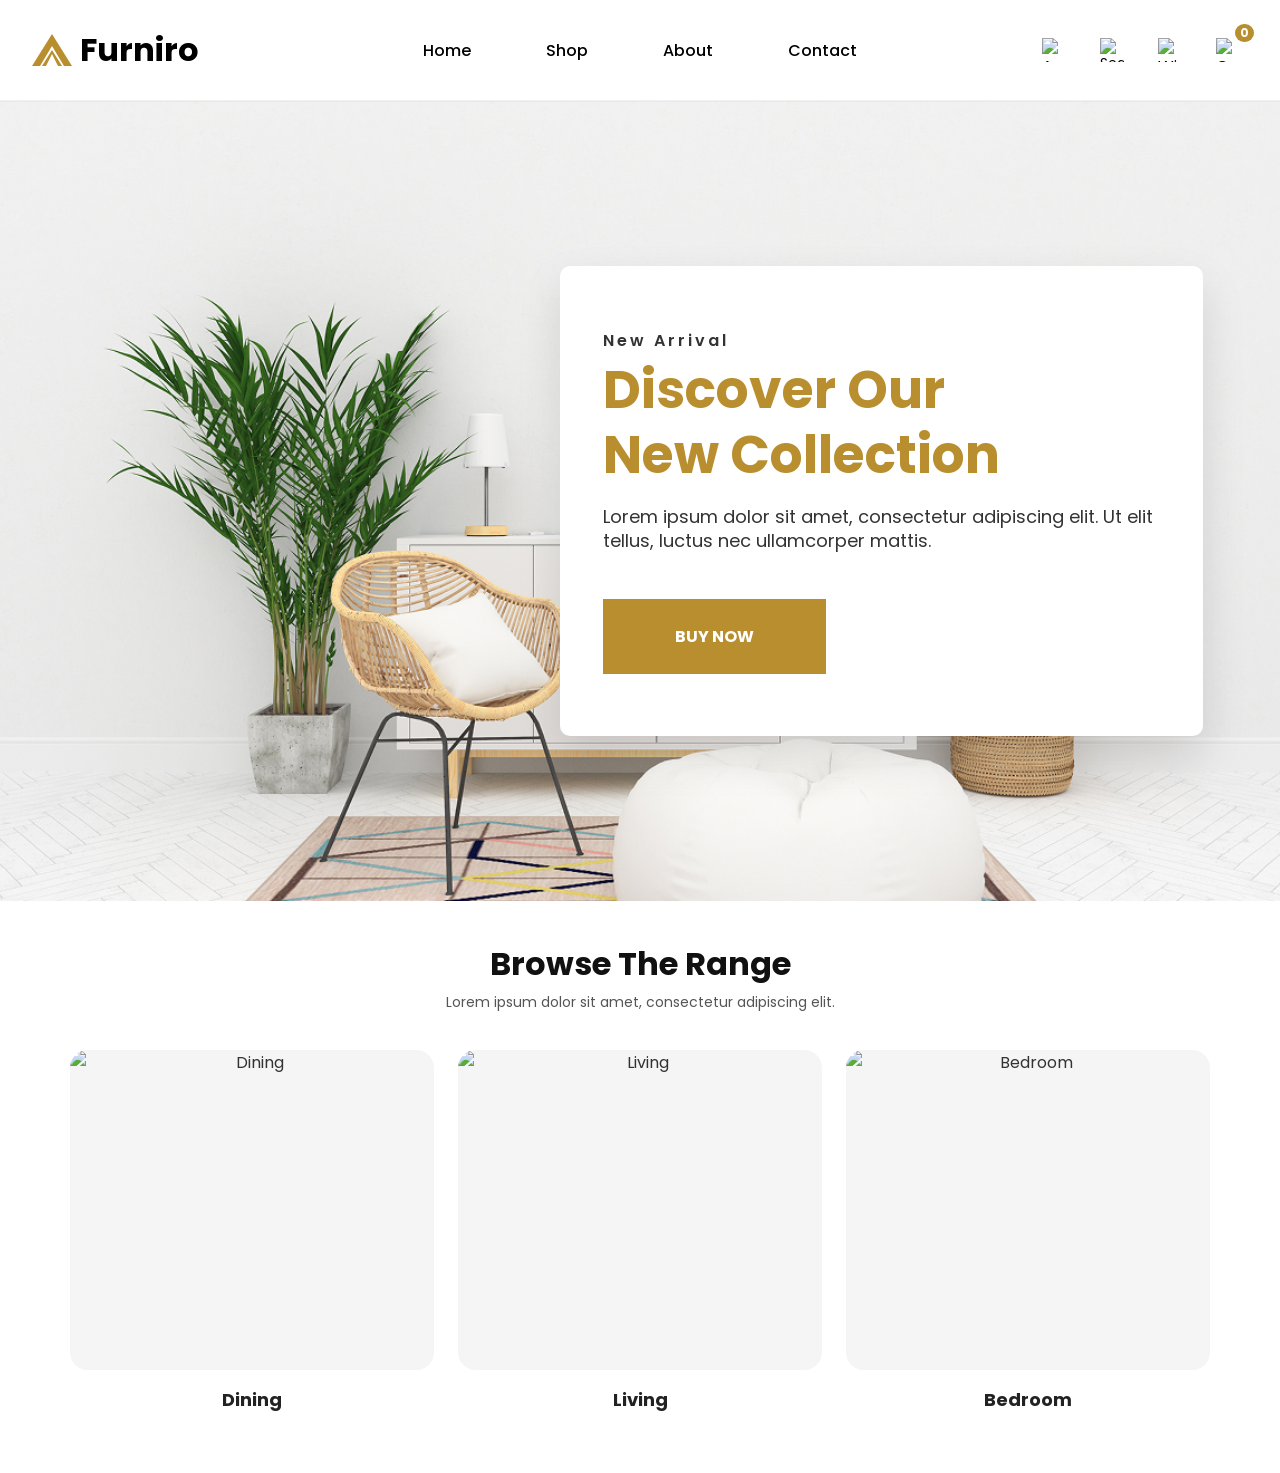
==== commit b2c0ce07: "code update" ====
--- a/index.html
+++ b/index.html
@@ -44,40 +44,81 @@
         </div>
       </div>
 
-      <div class="icon-wrap">
-        <button class="icon-btn" type="button" aria-label="Wishlist">
-          <img src="https://api.iconify.design/mdi:heart-outline.svg" alt="Wishlist">
-        </button>
-        <div class="icon-card">
-          <h4>Wishlist</h4>
-          <p>Your favorite items appear here.</p>
-        </div>
-      </div>
+      <a class="icon-link wishlist-link" href="wishlist.html" aria-label="Wishlist">
+        <img src="https://api.iconify.design/mdi:heart-outline.svg" alt="Wishlist">
+      </a>
 
-      <div class="icon-wrap">
-        <button class="icon-btn" type="button" aria-label="Cart">
-          <img src="https://api.iconify.design/mdi:shopping-cart-outline.svg" alt="Cart">
-        </button>
-        <div class="icon-card">
-          <h4>Cart</h4>
-          <p>Ready to checkout.</p>
-        </div>
-      </div>
+      <a class="icon-link cart-link" href="cart.html" aria-label="Cart">
+        <img src="https://api.iconify.design/mdi:shopping-cart-outline.svg" alt="Cart">
+        <span class="cart-badge" id="cart-count">0</span>
+      </a>
     </div>
 
     <button class="toggle" id="toggle" aria-label="Toggle menu" aria-expanded="false">☰</button>
   </div>
+  <div>
 </header>
+
 
 <section class="hero">
   <div class="hero-box">
     <p class="tag">New Arrival</p>
     <h1>Discover Our<br>New Collection</h1>
     <p class="text">Lorem ipsum dolor sit amet, consectetur adipiscing elit. Ut elit tellus, luctus nec ullamcorper mattis.</p>
-    <a href="shop.html" class="btn">BUY NOW</a>
-    <img src="./images/hero.png" alt="hero">
+    <div class="hero-buttons">
+      <button class="btn btn-buy-now" type="button">BUY NOW</button>
+    </div>
+   
   </div>
 </section>
+ <!-- card section  -->
+  <section class="range-section">
+
+        <div class="range-heading">
+            <h2>Browse The Range</h2>
+            <p>Lorem ipsum dolor sit amet, consectetur adipiscing elit.</p>
+        </div>
+
+        <div class="range-container">
+
+            <!-- Dining -->
+            <div class="range-card" data-category="Dining">
+                <div class="image-box">
+                    <img
+                        src="https://images.unsplash.com/photo-1600210492486-724fe5c67fb0?auto=format&fit=crop&w=700&q=85"
+                        alt="Dining">
+                </div>
+
+                <h3>Dining</h3>
+            </div>
+
+
+            <!-- Living -->
+            <div class="range-card" data-category="Living">
+                <div class="image-box">
+                    <img
+                        src="https://images.unsplash.com/photo-1618221195710-dd6b41faaea6?auto=format&fit=crop&w=700&q=85"
+                        alt="Living">
+                </div>
+
+                <h3>Living</h3>
+            </div>
+
+
+            <!-- Bedroom -->
+            <div class="range-card" data-category="Bedroom">
+                <div class="image-box">
+                    <img
+                        src="https://images.unsplash.com/photo-1616486338812-3dadae4b4ace?auto=format&fit=crop&w=700&q=85"
+                        alt="Bedroom">
+                </div>
+
+                <h3>Bedroom</h3>
+            </div>
+
+        </div>
+
+    </section>
 
 <script src="app.js"></script>
 
--- a/style.css
+++ b/style.css
@@ -36,6 +36,23 @@
 .icon-link,.icon-btn{display:flex;align-items:center;justify-content:center;width:40px;height:40px;border:none;background:none;cursor:pointer;padding:0;}
 .icon-link img,.icon-btn img{width:24px;height:24px;}
 .icon-link{color:var(--black);text-decoration:none;}
+.icon-link.cart-link{position:relative;}
+.cart-badge{
+  position:absolute;
+  top:-6px;
+  right:-6px;
+  min-width:18px;
+  height:18px;
+  padding:0 5px;
+  background:var(--gold);
+  color:#fff;
+  border-radius:999px;
+  font-size:12px;
+  font-weight:700;
+  display:flex;
+  align-items:center;
+  justify-content:center;
+}
 .icon-wrap{position:relative;}
 .icon-card{
   position:absolute;
@@ -61,19 +78,25 @@
 
 /* HERO - background is your uploaded image */
 .hero{
-  background:url('hero.jpg') no-repeat center/cover;
+  background:url('./images/hero.png') no-repeat center/cover;
+  background-size:cover;
   height:calc(100vh - 100px);
   display:flex;
   align-items:center;
   justify-content:flex-end;
   padding-right:6%;
+  position:relative;
 }
 .hero-box{
-  background:var(--cream);
+  background:#fff;
   width:643px;
   padding:62px 43px;
   border-radius:10px;
-}
+  box-shadow:0 20px 45px rgba(0,0,0,0.12);
+}
+.hero-buttons{display:flex;gap:16px;flex-wrap:wrap;margin-top:30px;}
+.btn-wishlist{background:#fff;color:var(--black);border:1px solid var(--gold);}
+.btn-wishlist:hover{background:#fdf6e8;}
 .tag{font-size:16px;font-weight:600;letter-spacing:3px;margin-bottom:4px;}
 .hero-box h1{font-size:52px;line-height:65px;color:var(--gold);font-weight:700;margin-bottom:18px;}
 .text{font-size:18px;line-height:24px;margin-bottom:46px;color:#333;}
@@ -117,4 +140,263 @@
   .logo{font-size:24px;}
   .hero-box h1{font-size:28px;line-height:36px;}
   .text{font-size:15px;}
+}
+
+.cart-page{padding:80px 0 120px;}
+.cart-hero{background:#f9f7f2;padding:80px 0;}
+.cart-hero-box{max-width:1240px;margin:0 auto;padding:40px 40px;background:#fff;border-radius:16px;box-shadow:0 20px 45px rgba(0,0,0,0.08);}
+.cart-hero-box h1{margin:0 0 12px;font-size:38px;color:var(--black);}
+.cart-hero-box p{margin:0;color:#666;font-size:16px;line-height:1.8;}
+.cart-content{display:flex;gap:30px;padding:60px 0;align-items:flex-start;justify-content:space-between;}
+.cart-table-wrap{flex:1;overflow-x:auto;}
+.cart-table{width:100%;border-collapse:collapse;background:#fff;border:1px solid #eee;border-radius:16px;overflow:hidden;}
+.cart-table th,
+.cart-table td{padding:18px 20px;text-align:left;border-bottom:1px solid #f0f0f0;font-size:15px;color:#333;}
+.cart-table th{background:#faf7ef;font-weight:700;color:#333;}
+.cart-table tbody tr:last-child td{border-bottom:none;}
+.cart-table td:last-child{text-align:right;}
+.cart-table button{border:none;background:none;color:var(--gold);font-weight:700;cursor:pointer;}
+.empty-row td{padding:40px;font-size:16px;text-align:center;color:#666;}
+.cart-summary{width:360px;}
+.summary-card{background:#fff;padding:30px;border:1px solid #eee;border-radius:16px;box-shadow:0 20px 45px rgba(0,0,0,0.05);}
+.summary-card h2{margin:0 0 20px;font-size:22px;color:var(--black);}
+.summary-line{display:flex;justify-content:space-between;margin-bottom:14px;font-size:15px;color:#444;}
+.summary-total{display:flex;justify-content:space-between;margin-top:18px;padding-top:18px;border-top:1px solid #eee;font-size:18px;font-weight:700;color:var(--black);}
+.checkout-btn{width:100%;margin-top:24px;}
+
+.auth-page{padding:80px 0 120px;}
+.auth-section{display:flex;justify-content:center;}
+.auth-card{max-width:520px;width:100%;background:#fff;padding:40px;border-radius:24px;box-shadow:0 30px 70px rgba(0,0,0,0.08);}
+.auth-head h1{margin:0 0 10px;font-size:32px;color:var(--black);}
+.auth-head p{margin:0;color:#666;line-height:1.8;}
+.auth-toggle{display:flex;gap:12px;margin:30px 0;}
+.auth-tab{flex:1;padding:14px 18px;background:#f8f4ec;border:1px solid #eee;color:var(--black);border-radius:12px;font-weight:600;cursor:pointer;}
+.auth-tab.active{background:var(--gold);color:#fff;border-color:var(--gold);}
+.auth-form{display:none;}
+.auth-form.active{display:block;}
+.auth-field{margin-bottom:18px;}
+.auth-field label{display:block;margin-bottom:8px;font-size:14px;color:#444;}
+.auth-field input{width:100%;padding:14px 16px;border:1px solid #ddd;border-radius:12px;font-size:15px;}
+.auth-actions{margin-top:10px;}
+.auth-help{margin-top:16px;font-size:14px;color:#777;}
+@media(max-width:768px){
+  .auth-card{padding:30px;}
+}
+@media(max-width:480px){
+  .auth-card{padding:24px;}
+}
+@media(max-width:1024px){
+  .cart-content{flex-direction:column;}
+  .cart-summary{width:100%;}
+}
+
+
+/* card section */
+
+/* =========================
+   RESET
+========================= */
+
+* {
+    margin: 0;
+    padding: 0;
+    box-sizing: border-box;
+}
+
+body {
+    font-family: Arial, Helvetica, sans-serif;
+    background: #ffffff;
+    color: #333;
+}
+
+
+/* =========================
+   MAIN SECTION
+========================= */
+
+.range-section {
+    width: 100%;
+    max-width: 1180px;
+    margin: 0 auto;
+    padding: 45px 20px 60px;
+}
+
+
+/* =========================
+   HEADING
+========================= */
+
+.range-heading {
+    text-align: center;
+    margin-bottom: 35px;
+}
+
+.range-heading h2 {
+    font-size: 32px;
+    font-weight: 700;
+    color: #111;
+    line-height: 1.1;
+    margin-bottom: 10px;
+}
+
+.range-heading p {
+    font-size: 14px;
+    color: #555;
+    line-height: 1.7;
+}
+
+
+/* =========================
+   CARDS CONTAINER
+========================= */
+
+.range-container {
+    width: 100%;
+    max-width: 1180px;
+    margin: 0 auto;
+
+    display: grid;
+    grid-template-columns: repeat(3, minmax(0, 1fr));
+    gap: 24px;
+}
+
+
+/* =========================
+   CARD
+========================= */
+
+.range-card {
+    width: 100%;
+    text-align: center;
+    cursor: pointer;
+}
+
+
+/* =========================
+   IMAGE
+========================= */
+
+.image-box {
+    width: 100%;
+    height: 320px;
+
+    overflow: hidden;
+    border-radius: 18px;
+
+    background: #f5f5f5;
+}
+
+.image-box img {
+    width: 100%;
+    height: 100%;
+
+    display: block;
+
+    object-fit: cover;
+
+    transition:
+        transform 0.4s ease,
+        filter 0.4s ease;
+}
+
+
+/* =========================
+   IMAGE HOVER
+========================= */
+
+.range-card:hover .image-box img {
+    transform: scale(1.05);
+    filter: brightness(0.92);
+}
+
+
+/* =========================
+   CARD TITLE
+========================= */
+
+.range-card h3 {
+    margin-top: 16px;
+
+    font-size: 18px;
+    font-weight: 700;
+
+    color: #222;
+
+    transition: color 0.3s ease;
+}
+
+.range-card:hover h3 {
+    color: #111;
+}
+
+
+/* =========================
+   RESPONSIVE
+========================= */
+
+/* Tablet */
+
+@media (max-width: 700px) {
+
+    .range-section {
+        padding: 25px 18px 30px;
+    }
+
+    .range-container {
+        max-width: 100%;
+        gap: 16px;
+    }
+
+    .image-box {
+        height: 260px;
+    }
+
+}
+
+
+/* Mobile */
+
+@media (max-width: 520px) {
+
+    .range-section {
+        padding: 28px 15px 32px;
+    }
+
+    .range-heading {
+        margin-bottom: 24px;
+    }
+
+    .range-heading h2 {
+        font-size: 24px;
+    }
+
+    .range-heading p {
+        font-size: 12px;
+    }
+
+    .range-container {
+        grid-template-columns: 1fr;
+        gap: 22px;
+    }
+
+    .image-box {
+        height: 320px;
+    }
+
+    .range-card h3 {
+        margin-top: 14px;
+        font-size: 16px;
+    }
+
+}
+
+
+/* Small Mobile */
+
+@media (max-width: 350px) {
+
+    .image-box {
+        height: 220px;
+    }
+
 }
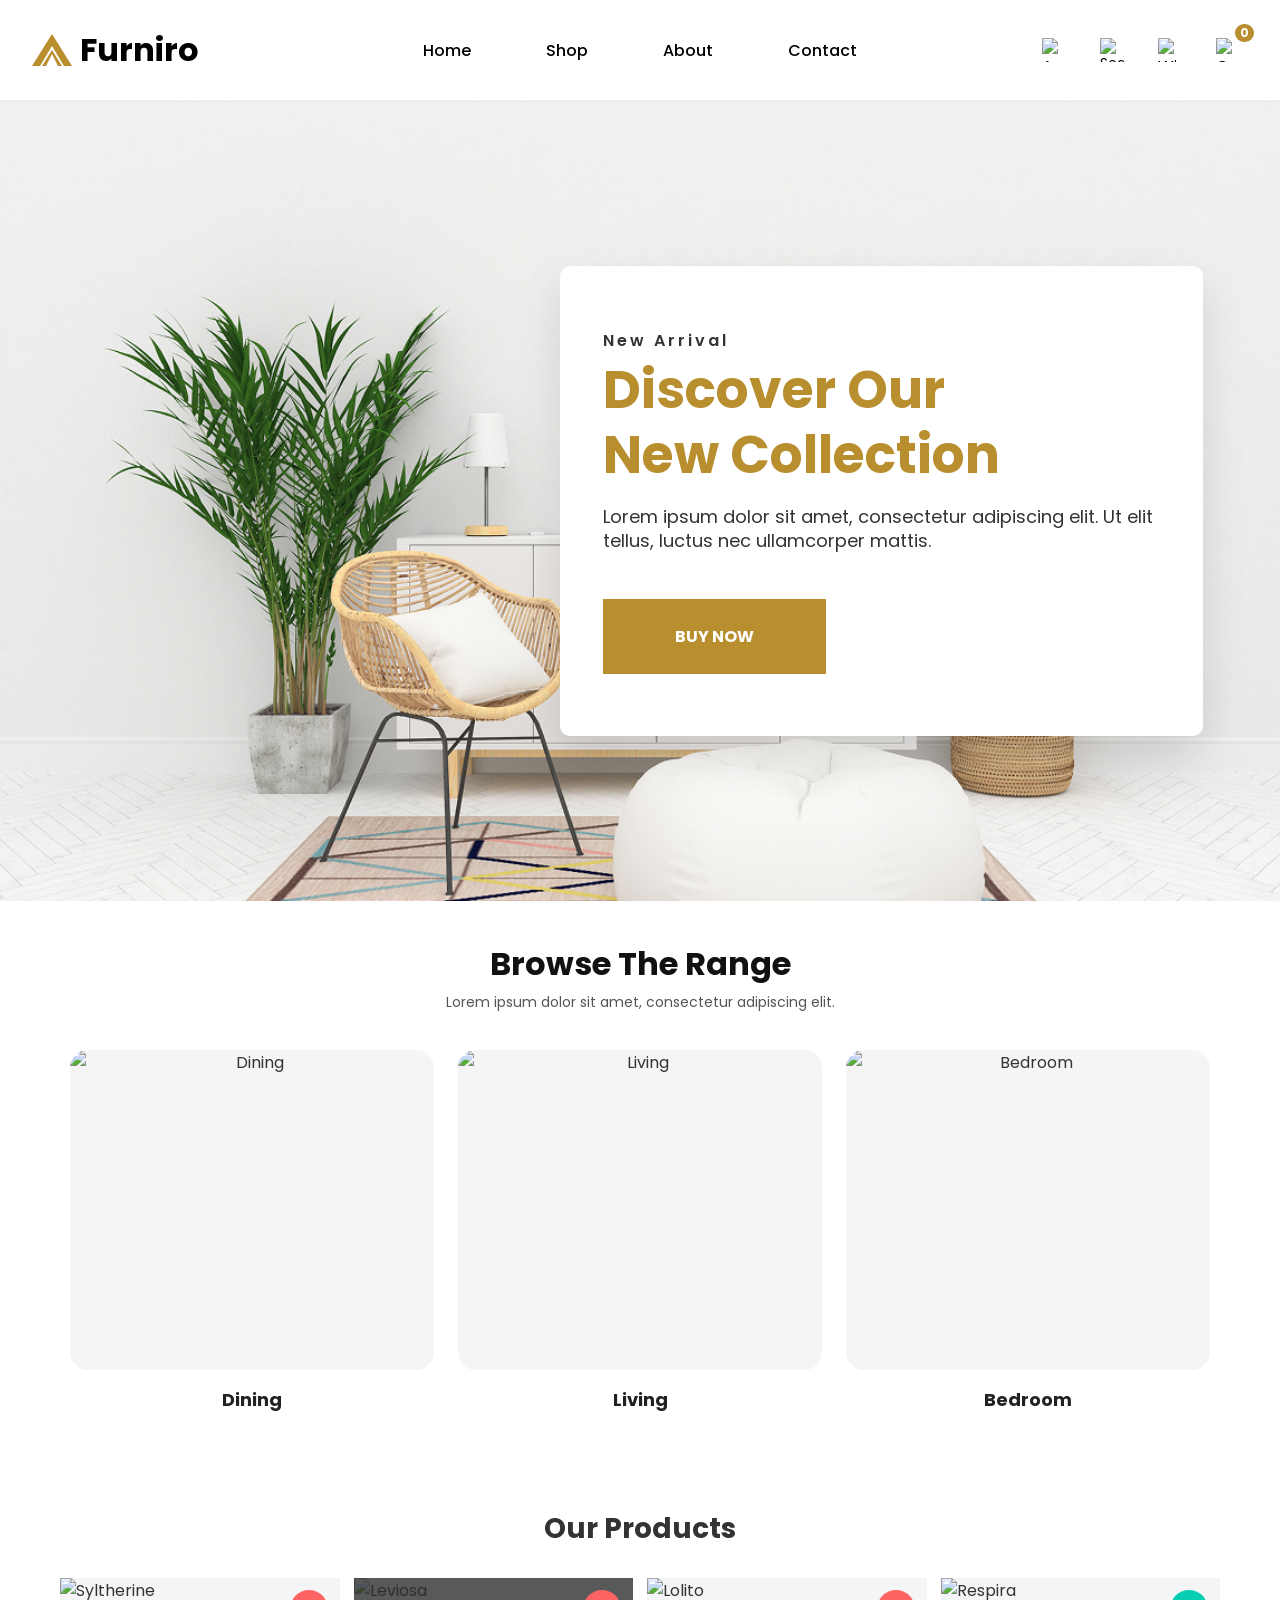
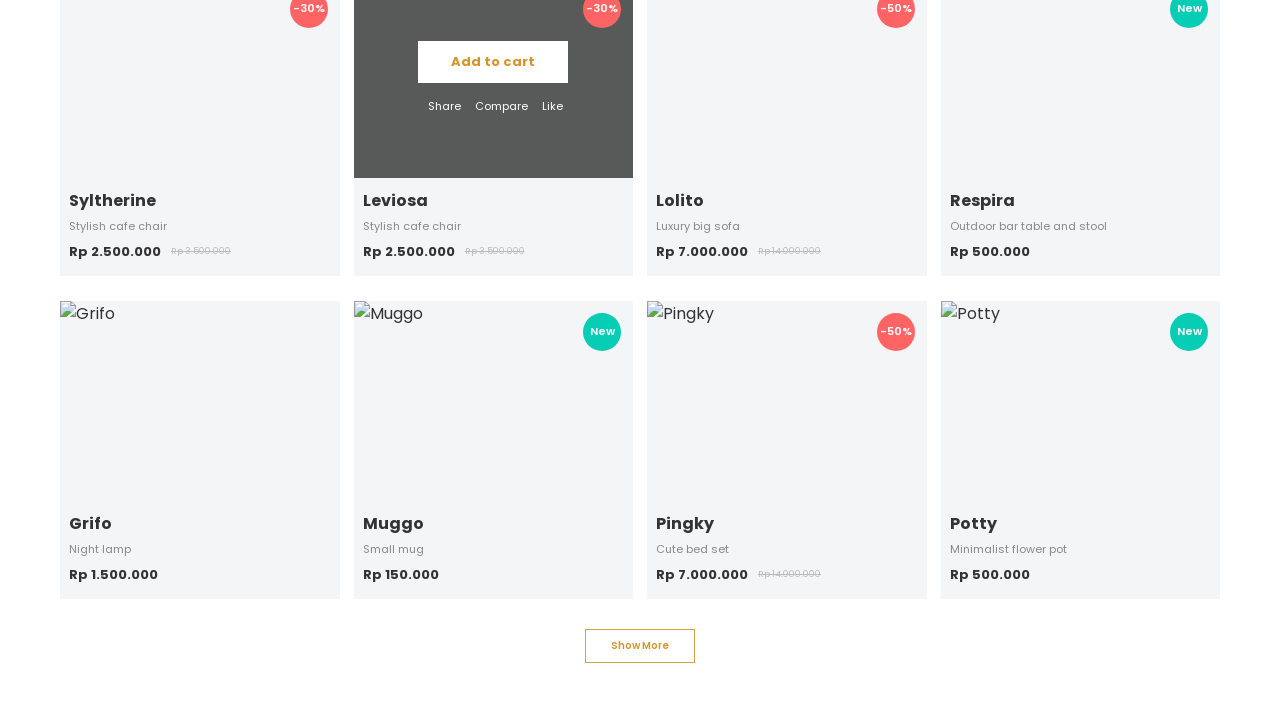
==== commit 4f23a043: "code update" ====
--- a/index.html
+++ b/index.html
@@ -120,6 +120,441 @@
 
     </section>
 
+
+    <!-- card section  -->
+ 
+
+<section class="products-section">
+
+    <h2>Our Products</h2>
+
+    <div class="products-grid">
+
+        <!-- CARD 1 -->
+        <div class="product-card">
+
+            <div class="product-image">
+                <img src="https://images.unsplash.com/photo-1555041469-a586c61ea9bc?auto=format&fit=crop&w=700&q=85"
+                     alt="Syltherine">
+
+                <span class="badge sale">-30%</span>
+
+                <div class="card-overlay">
+
+                    <button class="add-cart">
+                        Add to cart
+                    </button>
+
+                    <div class="card-actions">
+                        <button>
+                            <i class="fa-solid fa-share-nodes"></i>
+                            Share
+                        </button>
+
+                        <button>
+                            <i class="fa-solid fa-code-compare"></i>
+                            Compare
+                        </button>
+
+                        <button class="like-btn">
+                            <i class="fa-regular fa-heart"></i>
+                            Like
+                        </button>
+                    </div>
+
+                </div>
+            </div>
+
+            <div class="product-info">
+                <h3>Syltherine</h3>
+                <p>Stylish cafe chair</p>
+
+                <div class="price">
+                    <strong>Rp 2.500.000</strong>
+                    <del>Rp 3.500.000</del>
+                </div>
+            </div>
+
+        </div>
+
+
+        <!-- CARD 2 -->
+        <div class="product-card active">
+
+            <div class="product-image">
+                <img src="https://images.unsplash.com/photo-1592078615290-033ee584e267?auto=format&fit=crop&w=700&q=85"
+                     alt="Leviosa">
+
+                <span class="badge sale">-30%</span>
+
+                <div class="card-overlay">
+
+                    <button class="add-cart">
+                        Add to cart
+                    </button>
+
+                    <div class="card-actions">
+
+                        <button>
+                            <i class="fa-solid fa-share-nodes"></i>
+                            Share
+                        </button>
+
+                        <button>
+                            <i class="fa-solid fa-code-compare"></i>
+                            Compare
+                        </button>
+
+                        <button class="like-btn">
+                            <i class="fa-regular fa-heart"></i>
+                            Like
+                        </button>
+
+                    </div>
+
+                </div>
+            </div>
+
+            <div class="product-info">
+                <h3>Leviosa</h3>
+                <p>Stylish cafe chair</p>
+
+                <div class="price">
+                    <strong>Rp 2.500.000</strong>
+                    <del>Rp 3.500.000</del>
+                </div>
+            </div>
+
+        </div>
+
+
+        <!-- CARD 3 -->
+        <div class="product-card">
+
+            <div class="product-image">
+
+                <img src="https://images.unsplash.com/photo-1550254478-ead40cc54513?auto=format&fit=crop&w=700&q=85"
+                     alt="Lolito">
+
+                <span class="badge sale">-50%</span>
+
+                <div class="card-overlay">
+
+                    <button class="add-cart">
+                        Add to cart
+                    </button>
+
+                    <div class="card-actions">
+
+                        <button>
+                            <i class="fa-solid fa-share-nodes"></i>
+                            Share
+                        </button>
+
+                        <button>
+                            <i class="fa-solid fa-code-compare"></i>
+                            Compare
+                        </button>
+
+                        <button class="like-btn">
+                            <i class="fa-regular fa-heart"></i>
+                            Like
+                        </button>
+
+                    </div>
+
+                </div>
+
+            </div>
+
+            <div class="product-info">
+
+                <h3>Lolito</h3>
+                <p>Luxury big sofa</p>
+
+                <div class="price">
+                    <strong>Rp 7.000.000</strong>
+                    <del>Rp 14.000.000</del>
+                </div>
+
+            </div>
+
+        </div>
+
+
+        <!-- CARD 4 -->
+        <div class="product-card">
+
+            <div class="product-image">
+
+                <img src="https://images.unsplash.com/photo-1600210492486-724fe5c67fb0?auto=format&fit=crop&w=700&q=85"
+                     alt="Respira">
+
+                <span class="badge new">New</span>
+
+                <div class="card-overlay">
+
+                    <button class="add-cart">
+                        Add to cart
+                    </button>
+
+                    <div class="card-actions">
+
+                        <button>
+                            <i class="fa-solid fa-share-nodes"></i>
+                            Share
+                        </button>
+
+                        <button>
+                            <i class="fa-solid fa-code-compare"></i>
+                            Compare
+                        </button>
+
+                        <button class="like-btn">
+                            <i class="fa-regular fa-heart"></i>
+                            Like
+                        </button>
+
+                    </div>
+
+                </div>
+
+            </div>
+
+            <div class="product-info">
+
+                <h3>Respira</h3>
+                <p>Outdoor bar table and stool</p>
+
+                <div class="price">
+                    <strong>Rp 500.000</strong>
+                </div>
+
+            </div>
+
+        </div>
+
+
+        <!-- CARD 5 -->
+        <div class="product-card">
+
+            <div class="product-image">
+
+                <img src="https://images.unsplash.com/photo-1507473885765-e6ed057f782c?auto=format&fit=crop&w=700&q=85"
+                     alt="Grifo">
+
+                <div class="card-overlay">
+
+                    <button class="add-cart">
+                        Add to cart
+                    </button>
+
+                    <div class="card-actions">
+
+                        <button>
+                            <i class="fa-solid fa-share-nodes"></i>
+                            Share
+                        </button>
+
+                        <button>
+                            <i class="fa-solid fa-code-compare"></i>
+                            Compare
+                        </button>
+
+                        <button class="like-btn">
+                            <i class="fa-regular fa-heart"></i>
+                            Like
+                        </button>
+
+                    </div>
+
+                </div>
+
+            </div>
+
+            <div class="product-info">
+
+                <h3>Grifo</h3>
+                <p>Night lamp</p>
+
+                <div class="price">
+                    <strong>Rp 1.500.000</strong>
+                </div>
+
+            </div>
+
+        </div>
+
+
+        <!-- CARD 6 -->
+        <div class="product-card">
+
+            <div class="product-image">
+
+                <img src="https://images.unsplash.com/photo-1555041469-a586c61ea9bc?auto=format&fit=crop&w=700&q=85"
+                     alt="Muggo">
+
+                <span class="badge new">New</span>
+
+                <div class="card-overlay">
+
+                    <button class="add-cart">
+                        Add to cart
+                    </button>
+
+                    <div class="card-actions">
+
+                        <button>
+                            <i class="fa-solid fa-share-nodes"></i>
+                            Share
+                        </button>
+
+                        <button>
+                            <i class="fa-solid fa-code-compare"></i>
+                            Compare
+                        </button>
+
+                        <button class="like-btn">
+                            <i class="fa-regular fa-heart"></i>
+                            Like
+                        </button>
+
+                    </div>
+
+                </div>
+
+            </div>
+
+            <div class="product-info">
+
+                <h3>Muggo</h3>
+                <p>Small mug</p>
+
+                <div class="price">
+                    <strong>Rp 150.000</strong>
+                </div>
+
+            </div>
+
+        </div>
+
+
+        <!-- CARD 7 -->
+        <div class="product-card">
+
+            <div class="product-image">
+
+                <img src="https://images.unsplash.com/photo-1600607687920-4e2a09cf159d?auto=format&fit=crop&w=700&q=85"
+                     alt="Pingky">
+
+                <span class="badge sale">-50%</span>
+
+                <div class="card-overlay">
+
+                    <button class="add-cart">
+                        Add to cart
+                    </button>
+
+                    <div class="card-actions">
+
+                        <button>
+                            <i class="fa-solid fa-share-nodes"></i>
+                            Share
+                        </button>
+
+                        <button>
+                            <i class="fa-solid fa-code-compare"></i>
+                            Compare
+                        </button>
+
+                        <button class="like-btn">
+                            <i class="fa-regular fa-heart"></i>
+                            Like
+                        </button>
+
+                    </div>
+
+                </div>
+
+            </div>
+
+            <div class="product-info">
+
+                <h3>Pingky</h3>
+                <p>Cute bed set</p>
+
+                <div class="price">
+                    <strong>Rp 7.000.000</strong>
+                    <del>Rp 14.000.000</del>
+                </div>
+
+            </div>
+
+        </div>
+
+
+        <!-- CARD 8 -->
+        <div class="product-card">
+
+            <div class="product-image">
+
+                <img src="https://images.unsplash.com/photo-1555041469-a586c61ea9bc?auto=format&fit=crop&w=700&q=85"
+                     alt="Potty">
+
+                <span class="badge new">New</span>
+
+                <div class="card-overlay">
+
+                    <button class="add-cart">
+                        Add to cart
+                    </button>
+
+                    <div class="card-actions">
+
+                        <button>
+                            <i class="fa-solid fa-share-nodes"></i>
+                            Share
+                        </button>
+
+                        <button>
+                            <i class="fa-solid fa-code-compare"></i>
+                            Compare
+                        </button>
+
+                        <button class="like-btn">
+                            <i class="fa-regular fa-heart"></i>
+                            Like
+                        </button>
+
+                    </div>
+
+                </div>
+
+            </div>
+
+            <div class="product-info">
+
+                <h3>Potty</h3>
+                <p>Minimalist flower pot</p>
+
+                <div class="price">
+                    <strong>Rp 500.000</strong>
+                </div>
+
+            </div>
+
+        </div>
+
+    </div>
+
+
+    <!-- SHOW MORE -->
+    <button class="show-more" id="showMore">
+        Show More
+    </button>
+
+</section>
+
 <script src="app.js"></script>
 
 </body>
--- a/style.css
+++ b/style.css
@@ -399,4 +399,507 @@
         height: 220px;
     }
 
+}
+
+/* card section */
+
+
+* {
+    margin: 0;
+    padding: 0;
+    box-sizing: border-box;
+}
+
+body {
+    font-family: Arial, Helvetica, sans-serif;
+    background: #fff;
+    color: #333;
+}
+
+.products-section {
+    width: 100%;
+    max-width: 1200px;
+    margin: 0 auto;
+    padding: 35px 20px 60px;
+}
+
+.products-section h2 {
+    text-align: center;
+    font-size: 28px;
+    font-weight: 700;
+    margin-bottom: 28px;
+    color: #333;
+}
+
+
+/* =========================
+   PRODUCTS GRID
+========================= */
+
+.products-grid {
+    display: grid;
+    grid-template-columns: repeat(4, 1fr);
+    gap: 25px 14px;
+}
+
+
+/* =========================
+   PRODUCT CARD
+========================= */
+
+.product-card {
+    position: relative;
+    background: #f4f5f7;
+    overflow: hidden;
+    cursor: pointer;
+    transition: 0.3s ease;
+}
+
+.product-card:hover {
+    transform: translateY(-3px);
+    box-shadow: 0 12px 30px rgba(0, 0, 0, 0.12);
+}
+
+
+/* =========================
+   IMAGE
+========================= */
+
+.product-image {
+    position: relative;
+    width: 100%;
+    height: 200px;
+    overflow: hidden;
+}
+
+.product-image img {
+    width: 100%;
+    height: 100%;
+    object-fit: cover;
+    display: block;
+    transition: transform 0.5s ease;
+}
+
+.product-card:hover .product-image img {
+    transform: scale(1.04);
+}
+
+
+/* =========================
+   BADGES
+========================= */
+
+.badge {
+    position: absolute;
+    top: 12px;
+    right: 12px;
+
+    width: 38px;
+    height: 38px;
+
+    border-radius: 50%;
+
+    display: flex;
+    align-items: center;
+    justify-content: center;
+
+    color: white;
+    font-size: 11px;
+    font-weight: 600;
+
+    z-index: 5;
+}
+
+.badge.sale {
+    background: #ff6464;
+}
+
+.badge.new {
+    background: #08cdb5;
+}
+
+
+/* =========================
+   HOVER OVERLAY
+========================= */
+
+.card-overlay {
+    position: absolute;
+
+    inset: 0;
+
+    background: rgba(45, 45, 45, 0.78);
+
+    display: flex;
+    flex-direction: column;
+    align-items: center;
+    justify-content: center;
+
+    opacity: 0;
+    visibility: hidden;
+
+    transition: 0.3s ease;
+
+    z-index: 3;
+}
+
+
+/* HOVER */
+
+.product-card:hover .card-overlay,
+.product-card.active .card-overlay {
+    opacity: 1;
+    visibility: visible;
+}
+
+
+/* =========================
+   ADD TO CART
+========================= */
+
+.add-cart {
+    width: 90%;
+    max-width: 150px;
+
+    height: 42px;
+
+    background: #fff;
+    color: #d8942c;
+
+    border: none;
+
+    font-size: 13px;
+    font-weight: 700;
+
+    cursor: pointer;
+
+    transition: 0.25s ease;
+}
+
+.add-cart:hover {
+    background: #d8942c;
+    color: white;
+}
+
+
+/* =========================
+   CARD ACTIONS
+========================= */
+
+.card-actions {
+    width: 100%;
+
+    display: flex;
+    justify-content: center;
+    align-items: center;
+
+    gap: 10px;
+
+    margin-top: 15px;
+}
+
+.card-actions button {
+    border: none;
+    background: transparent;
+    color: #fff;
+
+    font-size: 11px;
+
+    cursor: pointer;
+
+    display: flex;
+    align-items: center;
+    gap: 4px;
+
+    transition: 0.2s ease;
+}
+
+.card-actions button:hover {
+    color: #d8942c;
+}
+
+.card-actions i {
+    font-size: 11px;
+}
+
+
+/* =========================
+   PRODUCT INFO
+========================= */
+
+.product-info {
+    padding: 10px 9px 14px;
+    background: #f4f5f7;
+}
+
+.product-info h3 {
+    font-size: 16px;
+    font-weight: 700;
+    color: #333;
+
+    margin-bottom: 5px;
+}
+
+.product-info p {
+    font-size: 11px;
+    color: #888;
+
+    margin-bottom: 7px;
+}
+
+.price {
+    display: flex;
+    align-items: center;
+    gap: 10px;
+}
+
+.price strong {
+    font-size: 13px;
+    color: #333;
+}
+
+.price del {
+    color: #bbb;
+    font-size: 9px;
+}
+
+
+/* =========================
+   SHOW MORE
+========================= */
+
+.show-more {
+    display: block;
+
+    margin: 30px auto 0;
+
+    width: 110px;
+    height: 34px;
+
+    background: white;
+
+    border: 1px solid #d9a04b;
+
+    color: #d8942c;
+
+    font-size: 10px;
+    font-weight: 600;
+
+    cursor: pointer;
+
+    transition: all 0.3s ease;
+}
+
+.show-more:hover {
+    background: #d8942c;
+    color: white;
+}
+
+
+/* =========================
+   CART MESSAGE
+========================= */
+
+.cart-message {
+    position: fixed;
+
+    top: 20px;
+    right: 20px;
+
+    background: #d8942c;
+    color: white;
+
+    padding: 13px 20px;
+
+    font-size: 13px;
+    font-weight: 600;
+
+    border-radius: 3px;
+
+    z-index: 9999;
+
+    animation: slideIn 0.3s ease;
+}
+
+@keyframes slideIn {
+    from {
+        transform: translateX(100%);
+        opacity: 0;
+    }
+
+    to {
+        transform: translateX(0);
+        opacity: 1;
+    }
+}
+
+
+/* =========================
+   TABLET
+========================= */
+
+@media (max-width: 900px) {
+
+    .products-section {
+        padding: 30px 20px 50px;
+    }
+
+    .products-section h2 {
+        font-size: 25px;
+        margin-bottom: 25px;
+    }
+
+    .products-grid {
+        grid-template-columns: repeat(3, 1fr);
+        gap: 18px;
+    }
+
+    .product-image {
+        height: 190px;
+    }
+
+    .card-actions {
+        gap: 6px;
+    }
+
+    .card-actions button {
+        font-size: 9px;
+    }
+
+    .add-cart {
+        height: 40px;
+    }
+}
+
+
+/* =========================
+   SMALL TABLET
+========================= */
+
+@media (max-width: 700px) {
+
+    .products-grid {
+        grid-template-columns: repeat(2, 1fr);
+        gap: 15px;
+    }
+
+    .product-image {
+        height: 210px;
+    }
+
+    .products-section h2 {
+        font-size: 24px;
+    }
+}
+
+
+/* =========================
+   MOBILE
+========================= */
+
+@media (max-width: 500px) {
+
+    .products-section {
+        padding: 25px 12px 45px;
+    }
+
+    .products-section h2 {
+        font-size: 22px;
+        margin-bottom: 20px;
+    }
+
+    .products-grid {
+        grid-template-columns: repeat(2, 1fr);
+        gap: 12px;
+    }
+
+    .product-image {
+        height: 145px;
+    }
+
+    .product-info {
+        padding: 8px 7px 11px;
+    }
+
+    .product-info h3 {
+        font-size: 13px;
+    }
+
+    .product-info p {
+        font-size: 9px;
+    }
+
+    .price {
+        gap: 5px;
+    }
+
+    .price strong {
+        font-size: 10px;
+    }
+
+    .price del {
+        font-size: 7px;
+    }
+
+    .badge {
+        width: 30px;
+        height: 30px;
+
+        top: 7px;
+        right: 7px;
+
+        font-size: 8px;
+    }
+
+    .card-actions {
+        gap: 4px;
+        margin-top: 10px;
+    }
+
+    .card-actions button {
+        font-size: 7px;
+        gap: 2px;
+    }
+
+    .card-actions i {
+        font-size: 7px;
+    }
+
+    .add-cart {
+        width: 85%;
+        height: 32px;
+        font-size: 10px;
+    }
+
+    .show-more {
+        margin-top: 25px;
+    }
+}
+
+
+/* =========================
+   VERY SMALL MOBILE
+========================= */
+
+@media (max-width: 360px) {
+
+    .products-grid {
+        grid-template-columns: 1fr;
+    }
+
+    .product-image {
+        height: 220px;
+    }
+
+    .product-info h3 {
+        font-size: 15px;
+    }
+
+    .product-info p {
+        font-size: 10px;
+    }
+
+    .price strong {
+        font-size: 12px;
+    }
 }
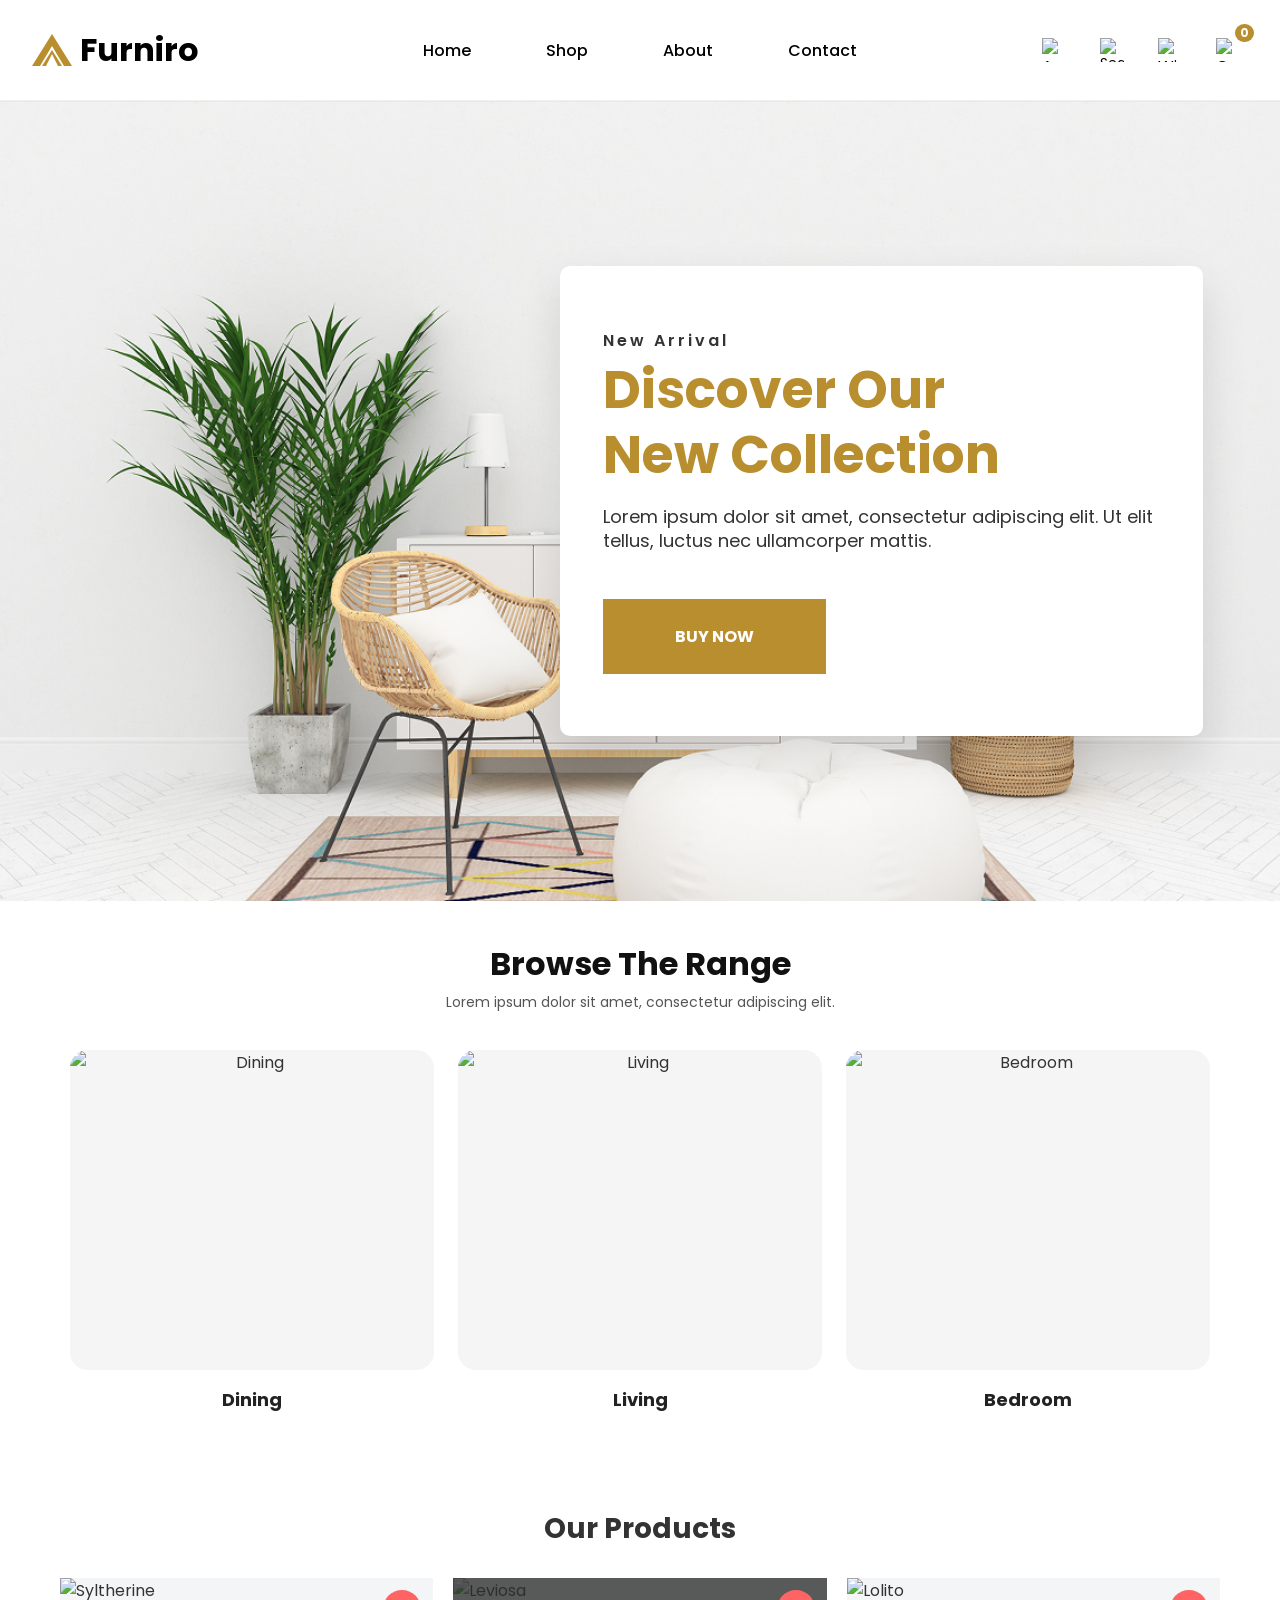
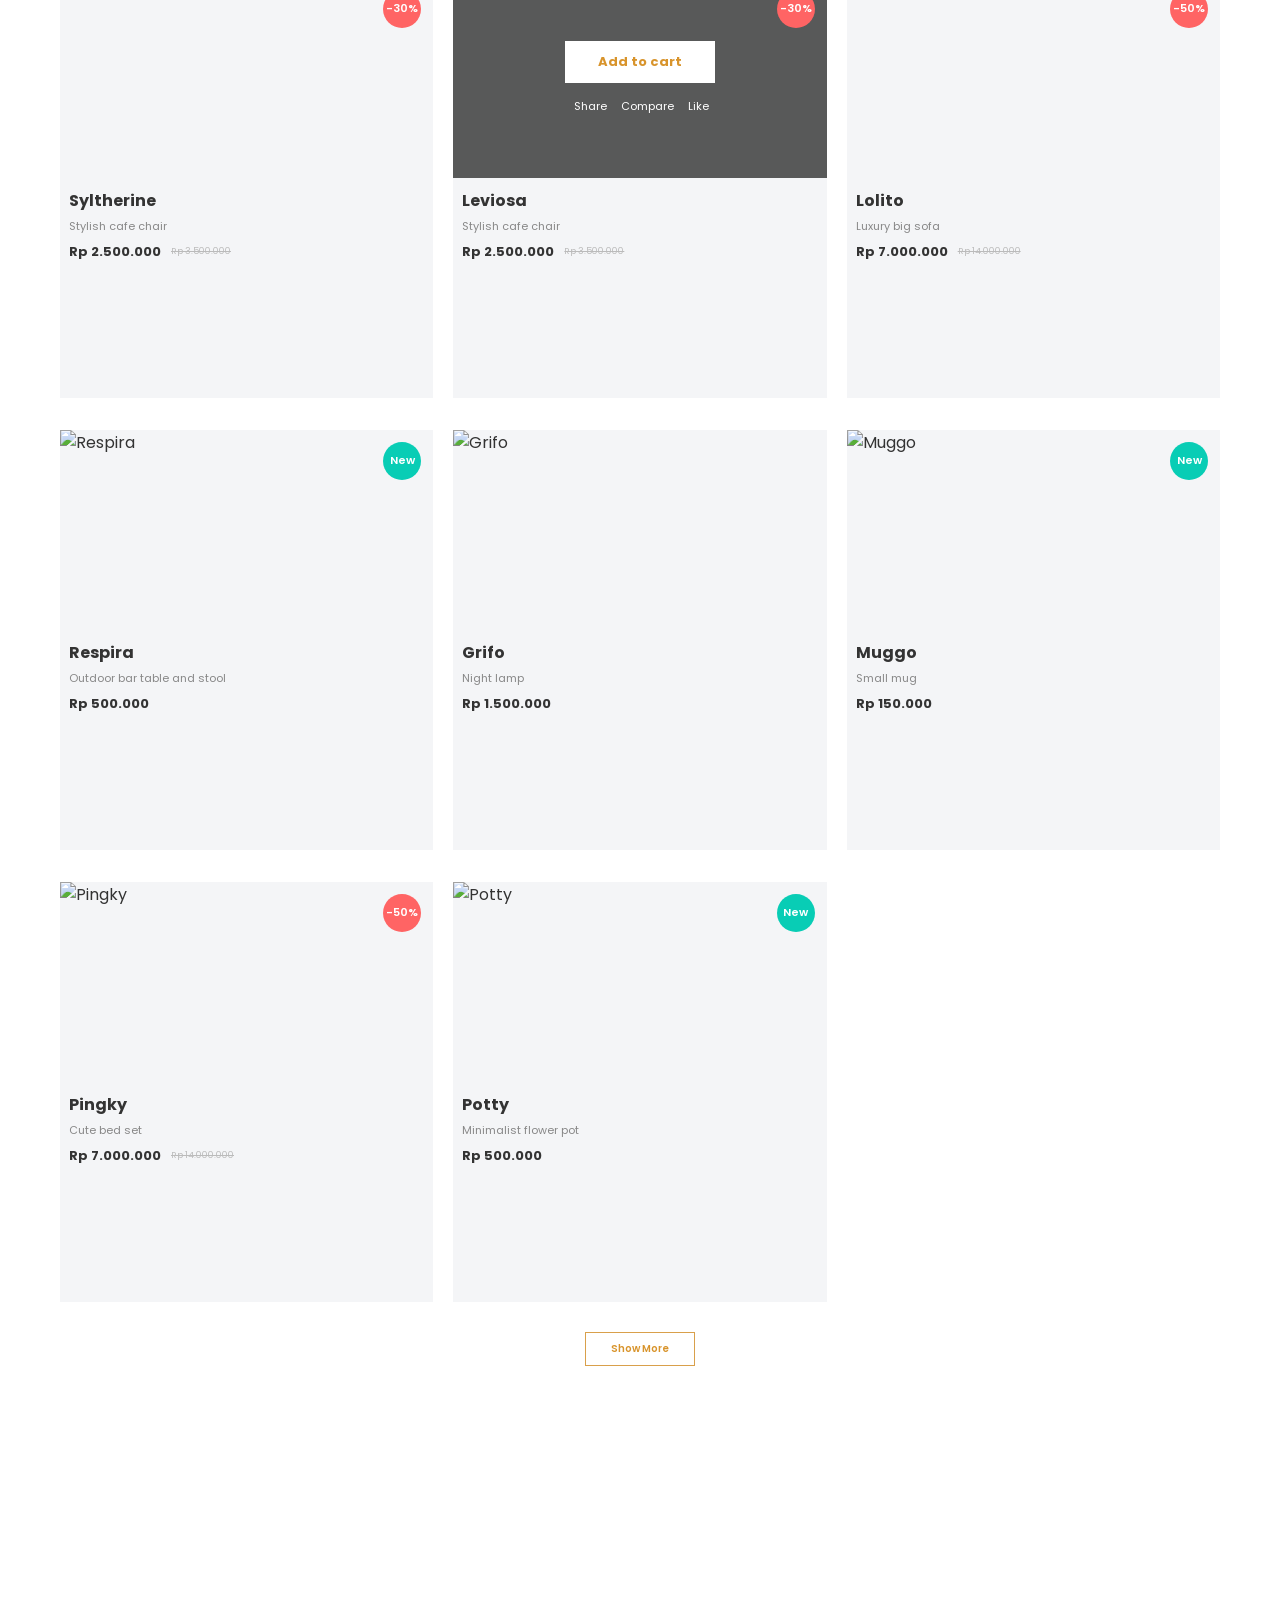
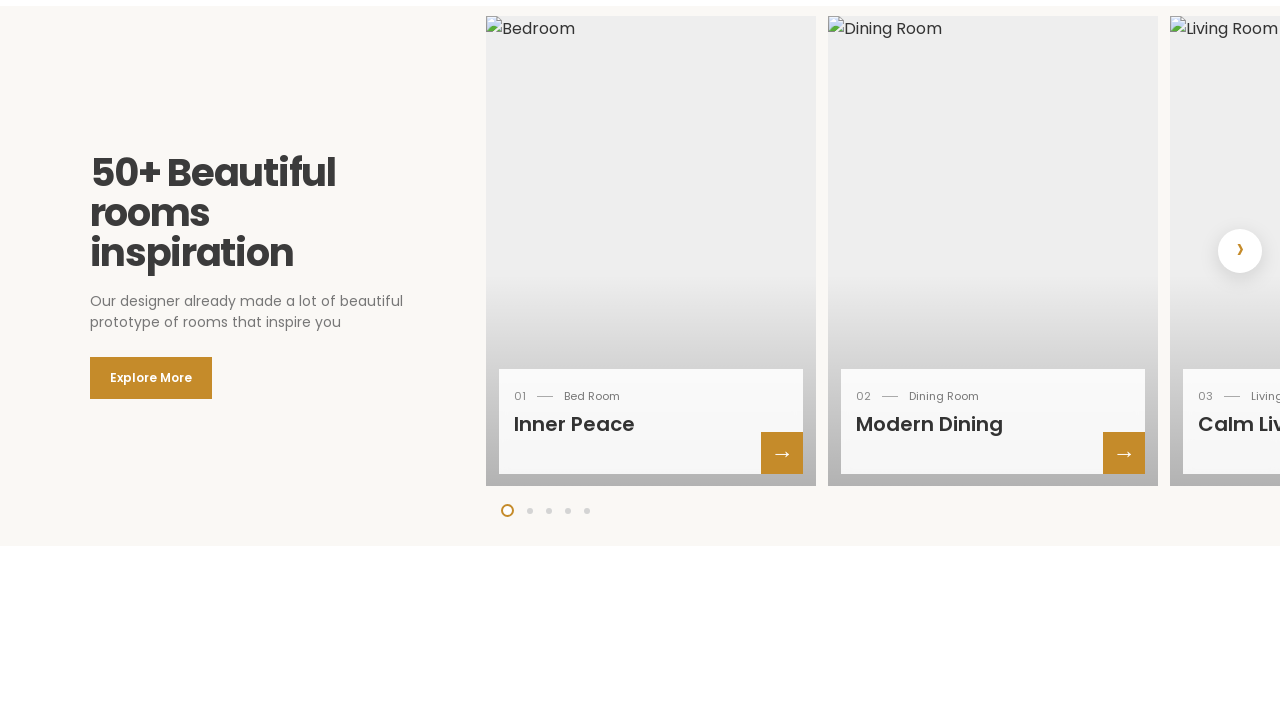
==== commit 373afece: "code update" ====
--- a/index.html
+++ b/index.html
@@ -554,6 +554,263 @@
     </button>
 
 </section>
+ <!--long card section  -->
+    <section class="inspiration-section">
+
+        <div class="inspiration-container">
+
+            <!-- ================= LEFT CONTENT ================= -->
+
+            <div class="content-area">
+
+                <div class="content-inner">
+
+                    <h1>
+                        50+ Beautiful rooms
+                        <br>
+                        inspiration
+                    </h1>
+
+                    <p>
+                        Our designer already made a lot of beautiful
+                        <br class="desktop-break">
+                        prototype of rooms that inspire you
+                    </p>
+
+                    <a href="#" class="explore-btn">
+                        Explore More
+                    </a>
+
+                </div>
+
+            </div>
+
+
+            <!-- ================= RIGHT SLIDER ================= -->
+
+            <div class="slider-area">
+
+                <div class="slider-window">
+
+                    <div class="slides">
+
+                        <!-- SLIDE 1 -->
+                        <article class="slide">
+
+                            <img
+                                src="https://images.unsplash.com/photo-1618221195710-dd6b41faaea6?auto=format&fit=crop&w=900&q=85"
+                                alt="Bedroom">
+
+                            <div class="slide-info">
+
+                                <div class="slide-number">
+                                    01
+                                </div>
+
+                                <div class="slide-line"></div>
+
+                                <div class="slide-type">
+                                    Bed Room
+                                </div>
+
+                                <h2>
+                                    Inner Peace
+                                </h2>
+
+                                <button class="slide-arrow">
+                                    →
+                                </button>
+
+                            </div>
+
+                        </article>
+
+
+                        <!-- SLIDE 2 -->
+                        <article class="slide">
+
+                            <img
+                                src="https://images.unsplash.com/photo-1600210492486-724fe5c67fb0?auto=format&fit=crop&w=900&q=85"
+                                alt="Dining Room">
+
+                            <div class="slide-info">
+
+                                <div class="slide-number">
+                                    02
+                                </div>
+
+                                <div class="slide-line"></div>
+
+                                <div class="slide-type">
+                                    Dining Room
+                                </div>
+
+                                <h2>
+                                    Modern Dining
+                                </h2>
+
+                                <button class="slide-arrow">
+                                    →
+                                </button>
+
+                            </div>
+
+                        </article>
+
+
+                        <!-- SLIDE 3 -->
+                        <article class="slide">
+
+                            <img
+                                src="https://images.unsplash.com/photo-1616486338812-3dadae4b4ace?auto=format&fit=crop&w=900&q=85"
+                                alt="Living Room">
+
+                            <div class="slide-info">
+
+                                <div class="slide-number">
+                                    03
+                                </div>
+
+                                <div class="slide-line"></div>
+
+                                <div class="slide-type">
+                                    Living Room
+                                </div>
+
+                                <h2>
+                                    Calm Living
+                                </h2>
+
+                                <button class="slide-arrow">
+                                    →
+                                </button>
+
+                            </div>
+
+                        </article>
+
+
+                        <!-- SLIDE 4 -->
+                        <article class="slide">
+
+                            <img
+                                src="https://images.unsplash.com/photo-1600607687920-4e2a09cf159d?auto=format&fit=crop&w=900&q=85"
+                                alt="Luxury Room">
+
+                            <div class="slide-info">
+
+                                <div class="slide-number">
+                                    04
+                                </div>
+
+                                <div class="slide-line"></div>
+
+                                <div class="slide-type">
+                                    Luxury Room
+                                </div>
+
+                                <h2>
+                                    Cozy Space
+                                </h2>
+
+                                <button class="slide-arrow">
+                                    →
+                                </button>
+
+                            </div>
+
+                        </article>
+
+
+                        <!-- SLIDE 5 -->
+                        <article class="slide">
+
+                            <img
+                                src="https://images.unsplash.com/photo-1600566753190-17f0baa2a6c3?auto=format&fit=crop&w=900&q=85"
+                                alt="Interior Room">
+
+                            <div class="slide-info">
+
+                                <div class="slide-number">
+                                    05
+                                </div>
+
+                                <div class="slide-line"></div>
+
+                                <div class="slide-type">
+                                    Interior
+                                </div>
+
+                                <h2>
+                                    Soft Harmony
+                                </h2>
+
+                                <button class="slide-arrow">
+                                    →
+                                </button>
+
+                            </div>
+
+                        </article>
+
+                    </div>
+
+
+                    <!-- NEXT BUTTON -->
+
+                    <button
+                        class="slider-next"
+                        aria-label="Next slide"
+                    >
+                        <span>›</span>
+                    </button>
+
+                </div>
+
+
+                <!-- ================= DOTS ================= -->
+
+                <div class="slider-dots">
+
+                    <button
+                        class="dot active"
+                        data-slide="0"
+                        aria-label="Slide 1"
+                    ></button>
+
+                    <button
+                        class="dot"
+                        data-slide="1"
+                        aria-label="Slide 2"
+                    ></button>
+
+                    <button
+                        class="dot"
+                        data-slide="2"
+                        aria-label="Slide 3"
+                    ></button>
+
+                    <button
+                        class="dot"
+                        data-slide="3"
+                        aria-label="Slide 4"
+                    ></button>
+
+                    <button
+                        class="dot"
+                        data-slide="4"
+                        aria-label="Slide 5"
+                    ></button>
+
+                </div>
+
+            </div>
+
+        </div>
+
+    </section>
+    <!-- grid section -->
+   
 
 <script src="app.js"></script>
 
--- a/style.css
+++ b/style.css
@@ -438,8 +438,8 @@
 
 .products-grid {
     display: grid;
-    grid-template-columns: repeat(4, 1fr);
-    gap: 25px 14px;
+    grid-template-columns: repeat(3, 1fr);
+    gap: 32px 20px;
 }
 
 
@@ -453,6 +453,7 @@
     overflow: hidden;
     cursor: pointer;
     transition: 0.3s ease;
+    min-height: 420px;
 }
 
 .product-card:hover {
@@ -750,12 +751,12 @@
     }
 
     .products-grid {
-        grid-template-columns: repeat(3, 1fr);
-        gap: 18px;
+        grid-template-columns: repeat(2, 1fr);
+        gap: 22px;
     }
 
     .product-image {
-        height: 190px;
+        height: 220px;
     }
 
     .card-actions {
@@ -779,12 +780,12 @@
 @media (max-width: 700px) {
 
     .products-grid {
-        grid-template-columns: repeat(2, 1fr);
-        gap: 15px;
+        grid-template-columns: 1fr;
+        gap: 18px;
     }
 
     .product-image {
-        height: 210px;
+        height: 240px;
     }
 
     .products-section h2 {
@@ -902,4 +903,709 @@
     .price strong {
         font-size: 12px;
     }
-}+}
+
+
+/* long card section */
+/* =========================================================
+   RESET
+========================================================= */
+
+* {
+    margin: 0;
+    padding: 0;
+    box-sizing: border-box;
+}
+
+html {
+    scroll-behavior: smooth;
+}
+
+body {
+    font-family: Arial, Helvetica, sans-serif;
+    background: #ffffff;
+    color: #333333;
+}
+
+
+/* =========================================================
+   MAIN SECTION
+========================================================= */
+
+.inspiration-section {
+    width: 100%;
+    min-height: 100vh;
+
+    display: flex;
+    align-items: center;
+
+    padding: 25px 0;
+
+    background: #ffffff;
+}
+
+
+/* =========================================================
+   CONTAINER
+========================================================= */
+
+.inspiration-container {
+    width: 100%;
+    max-width: 1440px;
+    min-height: 540px;
+
+    margin: 0 auto;
+
+    display: grid;
+    grid-template-columns: 38% 62%;
+
+    overflow: hidden;
+
+    background: #faf8f5;
+}
+
+
+/* =========================================================
+   LEFT CONTENT
+========================================================= */
+
+.content-area {
+    min-height: 540px;
+
+    display: flex;
+    align-items: center;
+
+    padding-left: clamp(35px, 7vw, 100px);
+}
+
+.content-inner {
+    max-width: 350px;
+}
+
+
+/* Heading */
+
+.content-inner h1 {
+    font-size: clamp(30px, 3vw, 43px);
+
+    line-height: 1.05;
+
+    font-weight: 700;
+
+    letter-spacing: -1.3px;
+
+    color: #3b3b3b;
+
+    margin-bottom: 18px;
+}
+
+
+/* Paragraph */
+
+.content-inner p {
+    font-size: 14px;
+
+    line-height: 1.5;
+
+    color: #777777;
+
+    margin-bottom: 24px;
+}
+
+
+/* =========================================================
+   EXPLORE BUTTON
+========================================================= */
+
+.explore-btn {
+    display: inline-flex;
+
+    align-items: center;
+    justify-content: center;
+
+    min-width: 120px;
+    height: 42px;
+
+    padding: 0 20px;
+
+    background: #c58b2a;
+
+    color: #ffffff;
+
+    text-decoration: none;
+
+    font-size: 12px;
+
+    font-weight: 600;
+
+    transition:
+        transform 0.3s ease,
+        background 0.3s ease,
+        box-shadow 0.3s ease;
+}
+
+.explore-btn:hover {
+    background: #a9721d;
+
+    transform: translateY(-2px);
+
+    box-shadow: 0 8px 20px rgba(0, 0, 0, 0.12);
+}
+
+
+/* =========================================================
+   RIGHT SLIDER AREA
+========================================================= */
+
+.slider-area {
+    min-width: 0;
+
+    position: relative;
+
+    display: flex;
+
+    flex-direction: column;
+
+    justify-content: center;
+
+    padding: 0 0 0 0;
+}
+
+
+/* =========================================================
+   SLIDER WINDOW
+========================================================= */
+
+.slider-window {
+    position: relative;
+
+    width: 100%;
+
+    height: 470px;
+
+    overflow: hidden;
+}
+
+
+/* =========================================================
+   SLIDES TRACK
+========================================================= */
+
+.slides {
+    height: 100%;
+
+    display: flex;
+
+    gap: 12px;
+
+    transform: translateX(0);
+
+    transition:
+        transform 0.75s cubic-bezier(0.77, 0, 0.18, 1);
+
+    will-change: transform;
+}
+
+
+/* =========================================================
+   SINGLE SLIDE
+========================================================= */
+
+.slide {
+    position: relative;
+
+    flex: 0 0 330px;
+
+    height: 100%;
+
+    overflow: hidden;
+
+    background: #eeeeee;
+}
+
+
+/* =========================================================
+   SLIDE IMAGE
+========================================================= */
+
+.slide img {
+    width: 100%;
+    height: 100%;
+
+    display: block;
+
+    object-fit: cover;
+
+    transition:
+        transform 0.8s ease;
+}
+
+
+/* Slight image zoom */
+
+.slide:hover img {
+    transform: scale(1.025);
+}
+
+
+/* =========================================================
+   IMAGE DARK GRADIENT
+========================================================= */
+
+.slide::after {
+    content: "";
+
+    position: absolute;
+
+    left: 0;
+    right: 0;
+    bottom: 0;
+
+    height: 45%;
+
+    pointer-events: none;
+
+    background: linear-gradient(
+        to top,
+        rgba(0, 0, 0, 0.25),
+        transparent
+    );
+}
+
+
+/* =========================================================
+   WHITE INFO BOX
+========================================================= */
+
+.slide-info {
+    position: absolute;
+
+    z-index: 3;
+
+    left: 13px;
+    right: 13px;
+    bottom: 12px;
+
+    min-height: 105px;
+
+    padding: 13px 15px;
+
+    background: rgba(255, 255, 255, 0.88);
+
+    backdrop-filter: blur(5px);
+
+    -webkit-backdrop-filter: blur(5px);
+}
+
+
+/* Number */
+
+.slide-number {
+    display: inline-block;
+
+    font-size: 11px;
+
+    color: #888888;
+}
+
+
+/* Small line */
+
+.slide-line {
+    display: inline-block;
+
+    width: 16px;
+    height: 1px;
+
+    margin: 0 7px 3px;
+
+    background: #aaaaaa;
+}
+
+
+/* Type */
+
+.slide-type {
+    display: inline-block;
+
+    font-size: 11px;
+
+    color: #777777;
+}
+
+
+/* Title */
+
+.slide-info h2 {
+    margin-top: 6px;
+
+    font-size: 20px;
+
+    line-height: 1.15;
+
+    color: #333333;
+
+    font-weight: 600;
+}
+
+
+/* =========================================================
+   SMALL ARROW INSIDE CARD
+========================================================= */
+
+.slide-arrow {
+    position: absolute;
+
+    right: 0;
+    bottom: 0;
+
+    width: 42px;
+    height: 42px;
+
+    border: none;
+
+    background: #c58b2a;
+
+    color: #ffffff;
+
+    font-size: 23px;
+
+    cursor: pointer;
+
+    transition:
+        background 0.3s ease,
+        width 0.3s ease;
+}
+
+.slide-arrow:hover {
+    background: #aa731b;
+}
+
+
+/* =========================================================
+   NEXT BUTTON
+========================================================= */
+
+.slider-next {
+    position: absolute;
+
+    z-index: 10;
+
+    top: 50%;
+
+    right: 18px;
+
+    transform: translateY(-50%);
+
+    width: 44px;
+    height: 44px;
+
+    border: none;
+
+    border-radius: 50%;
+
+    background: #ffffff;
+
+    box-shadow:
+        0 5px 20px rgba(0, 0, 0, 0.13);
+
+    color: #c58b2a;
+
+    cursor: pointer;
+
+    display: flex;
+
+    align-items: center;
+    justify-content: center;
+
+    transition:
+        transform 0.3s ease,
+        box-shadow 0.3s ease;
+}
+
+.slider-next span {
+    font-size: 30px;
+
+    line-height: 1;
+
+    margin-top: -3px;
+}
+
+.slider-next:hover {
+    transform: translateY(-50%) scale(1.08);
+
+    box-shadow:
+        0 8px 25px rgba(0, 0, 0, 0.18);
+}
+
+
+/* =========================================================
+   DOTS
+========================================================= */
+
+.slider-dots {
+    height: 50px;
+
+    display: flex;
+
+    align-items: center;
+
+    gap: 13px;
+
+    padding-left: 15px;
+}
+
+.dot {
+    width: 6px;
+    height: 6px;
+
+    padding: 0;
+
+    border: none;
+
+    border-radius: 50%;
+
+    background: #d4d4d4;
+
+    cursor: pointer;
+
+    transition:
+        transform 0.3s ease,
+        background 0.3s ease;
+}
+
+.dot.active {
+    width: 13px;
+    height: 13px;
+
+    border: 2px solid #c58b2a;
+
+    background: #ffffff;
+
+    box-shadow:
+        inset 0 0 0 3px #ffffff;
+}
+
+.dot:hover {
+    transform: scale(1.4);
+}
+
+
+/* =========================================================
+   TABLET
+========================================================= */
+
+@media (max-width: 1000px) {
+
+    .inspiration-container {
+        grid-template-columns: 40% 60%;
+
+        min-height: 480px;
+    }
+
+    .content-area {
+        min-height: 480px;
+
+        padding-left: 35px;
+    }
+
+    .content-inner h1 {
+        font-size: 30px;
+    }
+
+    .content-inner p {
+        font-size: 12px;
+    }
+
+    .slider-window {
+        height: 420px;
+    }
+
+    .slide {
+        flex-basis: 290px;
+    }
+}
+
+
+/* =========================================================
+   SMALL TABLET
+========================================================= */
+
+@media (max-width: 800px) {
+
+    .inspiration-section {
+        padding: 20px 15px;
+    }
+
+    .inspiration-container {
+        grid-template-columns: 1fr;
+
+        min-height: auto;
+    }
+
+    .content-area {
+        min-height: 280px;
+
+        padding: 45px 35px;
+
+        align-items: center;
+    }
+
+    .content-inner {
+        max-width: 500px;
+    }
+
+    .content-inner h1 {
+        font-size: 32px;
+    }
+
+    .slider-area {
+        padding-bottom: 5px;
+    }
+
+    .slider-window {
+        height: 430px;
+    }
+
+    .slide {
+        flex-basis: 310px;
+    }
+}
+
+
+/* =========================================================
+   MOBILE
+========================================================= */
+
+@media (max-width: 600px) {
+
+    .inspiration-section {
+        padding: 0;
+    }
+
+    .inspiration-container {
+        width: 100%;
+
+        border-radius: 0;
+    }
+
+    .content-area {
+        min-height: 245px;
+
+        padding: 40px 25px 30px;
+    }
+
+    .content-inner h1 {
+        font-size: 29px;
+
+        letter-spacing: -0.8px;
+    }
+
+    .content-inner p {
+        font-size: 12px;
+
+        margin-bottom: 20px;
+    }
+
+    .desktop-break {
+        display: none;
+    }
+
+    .explore-btn {
+        height: 40px;
+
+        min-width: 115px;
+    }
+
+    .slider-window {
+        height: 400px;
+    }
+
+    .slide {
+        flex-basis: 275px;
+    }
+
+    .slide-info {
+        left: 10px;
+        right: 10px;
+        bottom: 10px;
+    }
+
+    .slide-info h2 {
+        font-size: 18px;
+    }
+
+    .slider-next {
+        right: 10px;
+
+        width: 40px;
+        height: 40px;
+    }
+
+    .slider-dots {
+        height: 45px;
+
+        padding-left: 12px;
+    }
+}
+
+
+/* =========================================================
+   VERY SMALL MOBILE
+========================================================= */
+
+@media (max-width: 400px) {
+
+    .content-area {
+        padding-left: 20px;
+        padding-right: 20px;
+    }
+
+    .content-inner h1 {
+        font-size: 27px;
+    }
+
+    .slider-window {
+        height: 370px;
+    }
+
+    .slide {
+        flex-basis: 255px;
+    }
+}
+
+
+/* =========================================================
+   ACCESSIBILITY
+========================================================= */
+
+button,
+a {
+    -webkit-tap-highlight-color: transparent;
+}
+
+button:focus-visible,
+a:focus-visible {
+    outline: 2px solid #c58b2a;
+    outline-offset: 3px;
+}
+
+
+/* =========================================================
+   REDUCED MOTION
+========================================================= */
+
+@media (prefers-reduced-motion: reduce) {
+
+    *,
+    *::before,
+    *::after {
+        scroll-behavior: auto !important;
+
+        transition-duration: 0.01ms !important;
+    }
+}
+
+
+/* grid section */
+
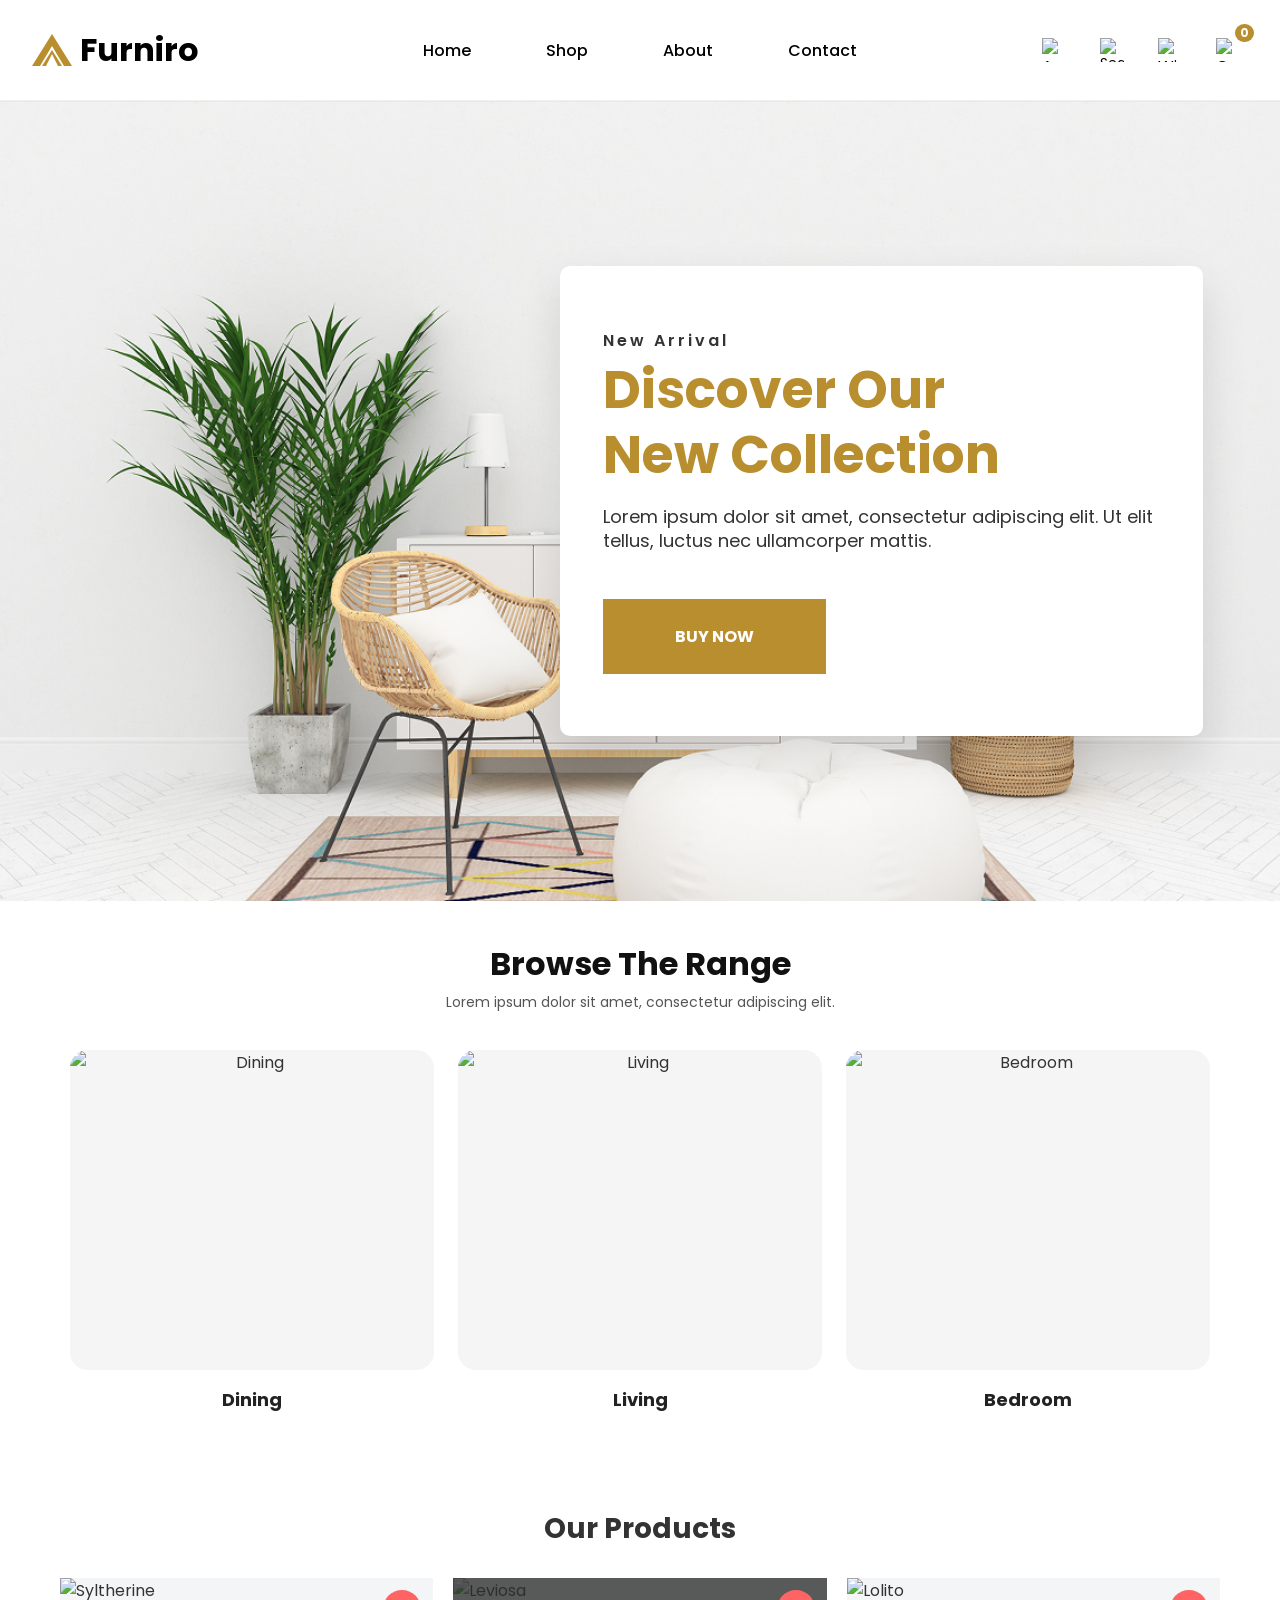
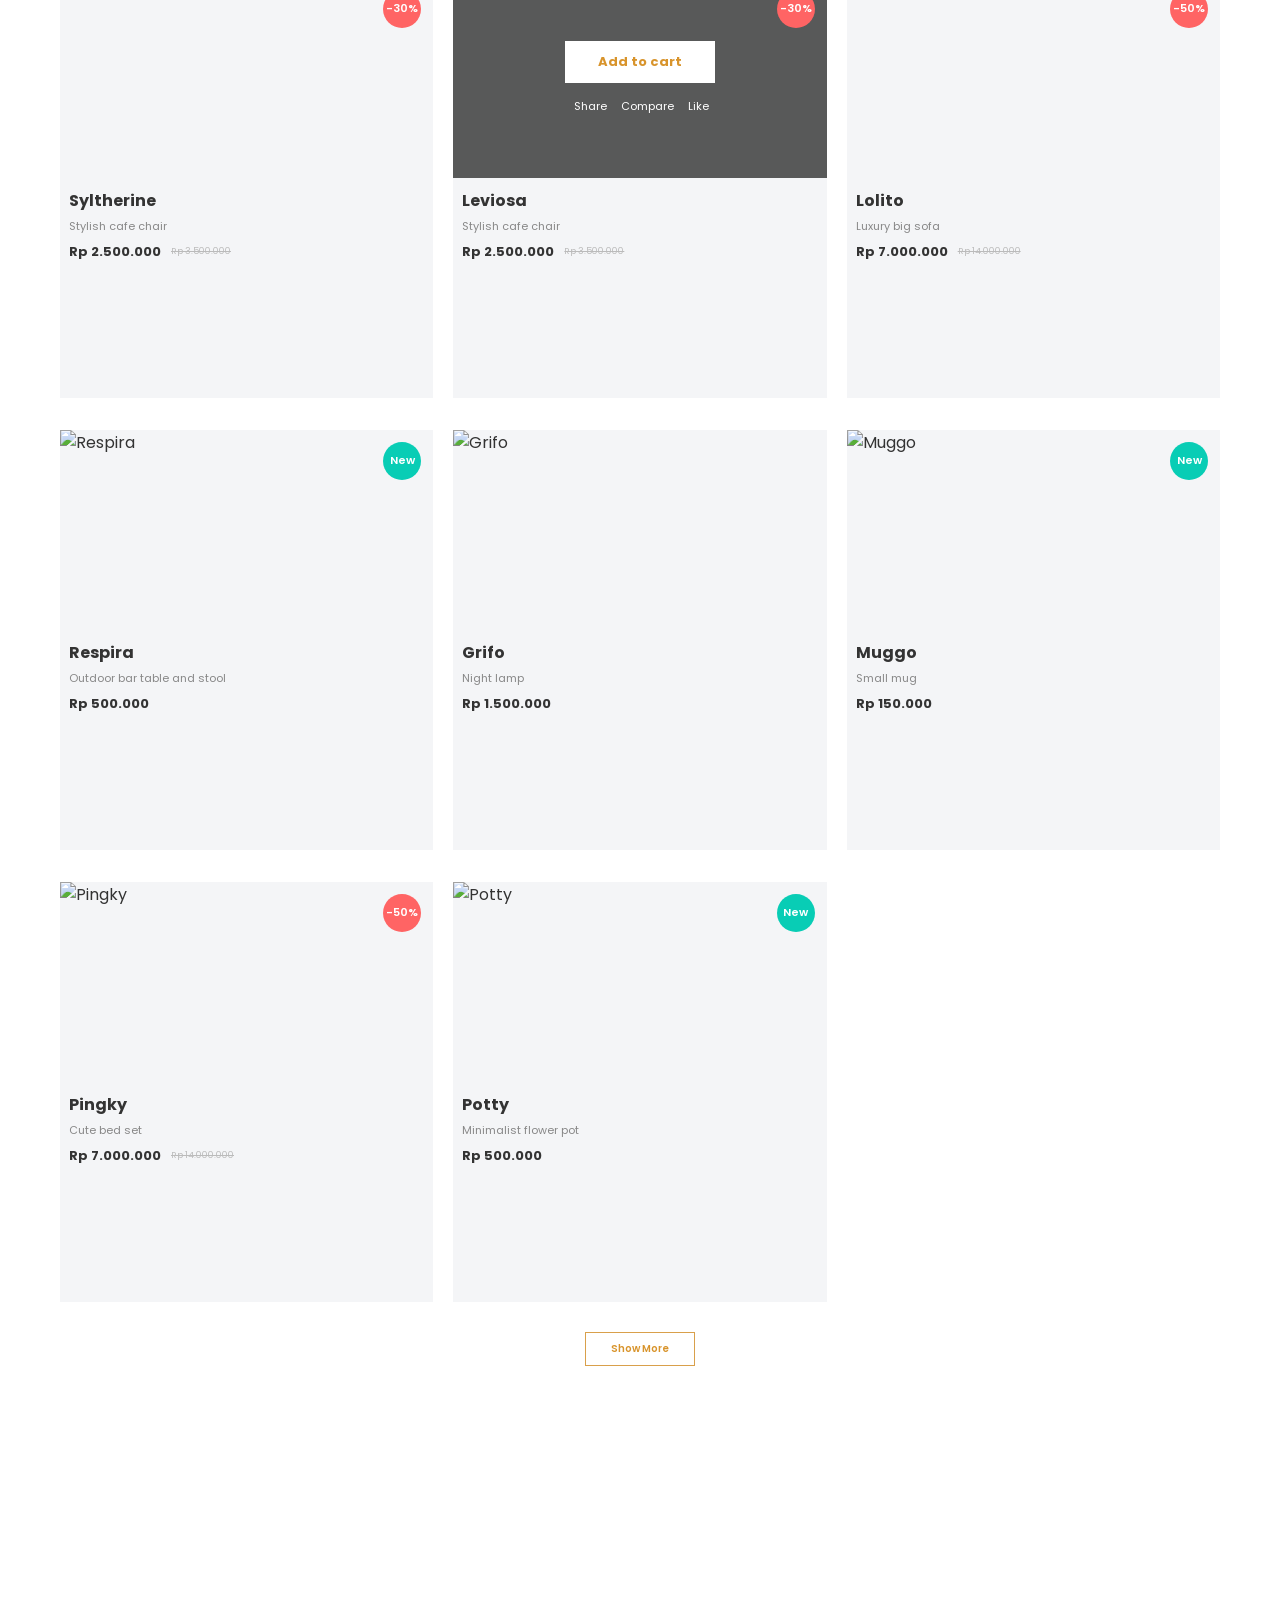
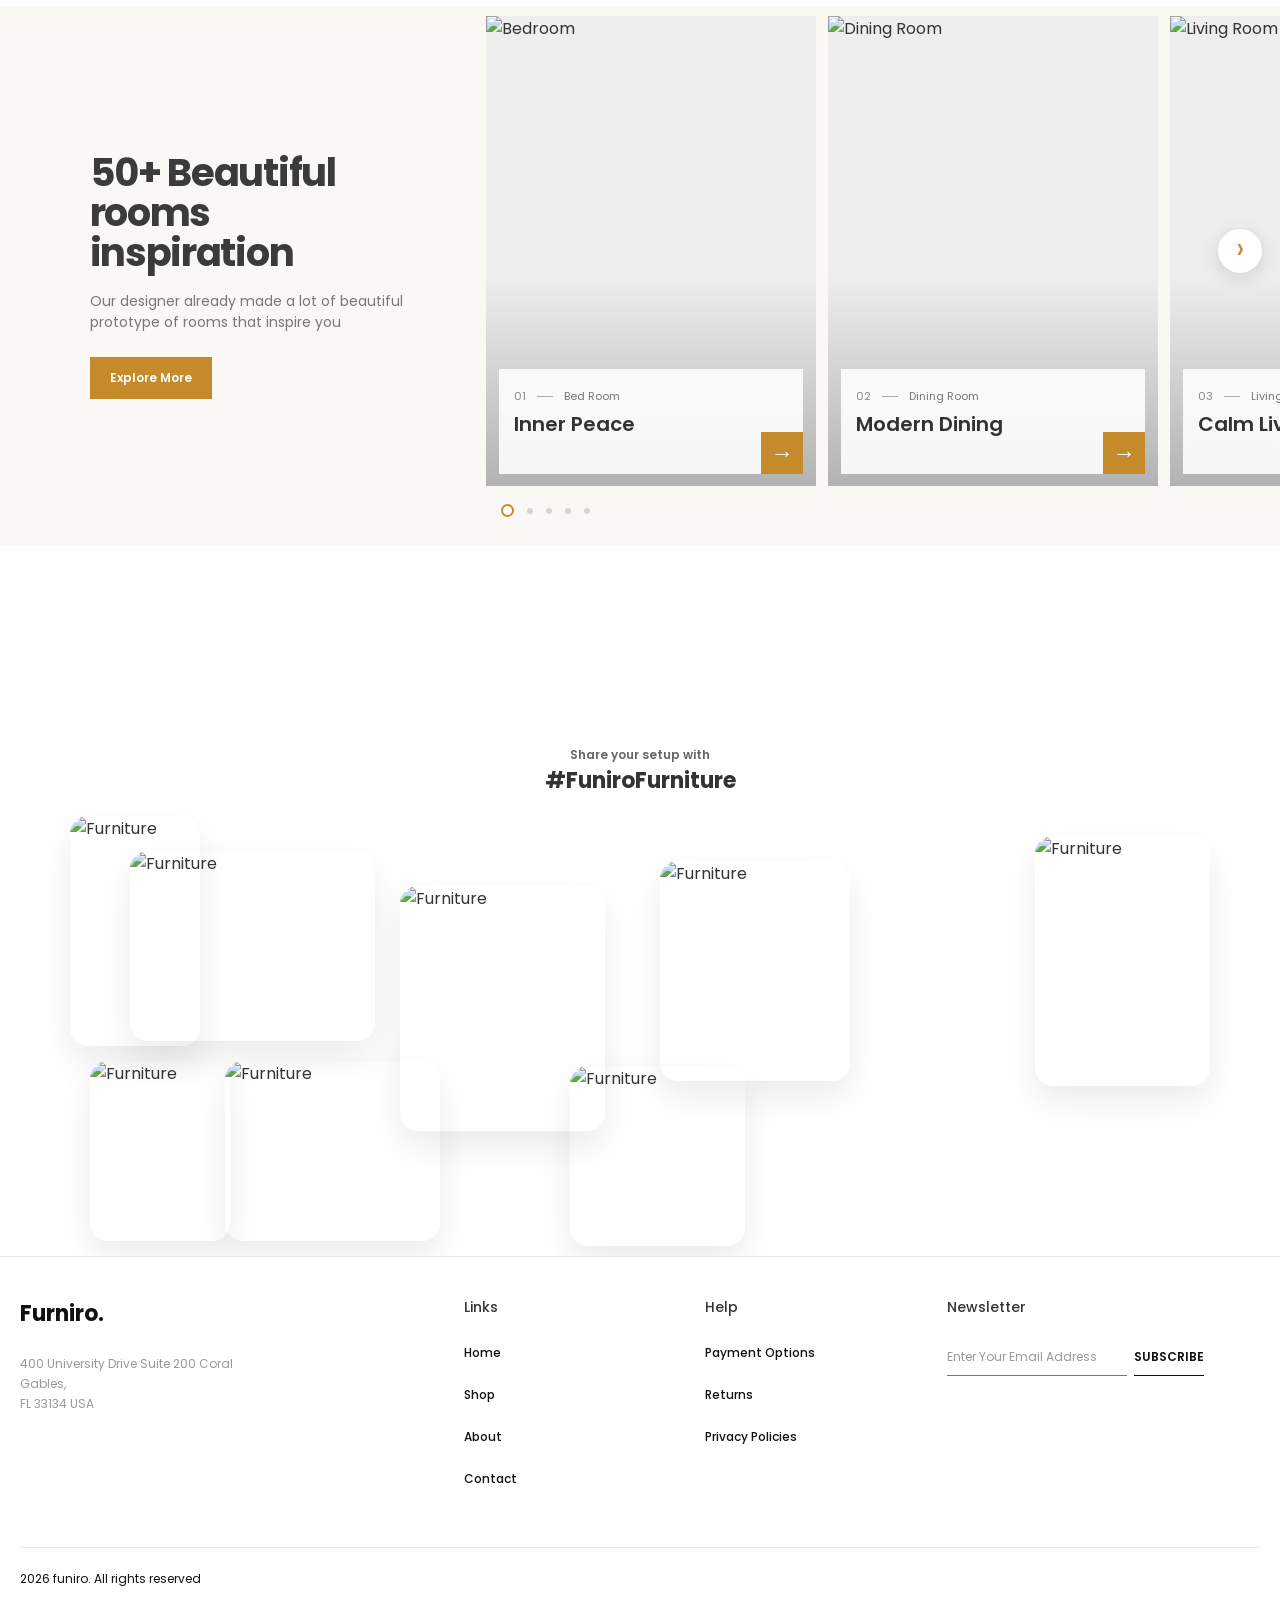
==== commit de3f1ac4: "update code" ====
--- a/index.html
+++ b/index.html
@@ -810,8 +810,115 @@
 
     </section>
     <!-- grid section -->
-   
-
+   <section class="furniture-gallery">
+
+        <!-- Heading -->
+        <div class="gallery-heading">
+            <p>Share your setup with</p>
+            <h2>#FuniroFurniture</h2>
+        </div>
+
+        <!-- Gallery -->
+        <div class="gallery">
+
+            <div class="item item-1">
+                <img src="https://images.unsplash.com/photo-1616486338812-3dadae4b4ace?auto=format&fit=crop&w=500&q=80" alt="Furniture">
+            </div>
+
+            <div class="item item-2">
+                <img src="https://images.unsplash.com/photo-1519710164239-da123dc03ef4?auto=format&fit=crop&w=700&q=80" alt="Furniture">
+            </div>
+
+            <div class="item item-3">
+                <img src="https://images.unsplash.com/photo-1600607687939-ce8a6c25118c?auto=format&fit=crop&w=600&q=80" alt="Furniture">
+            </div>
+
+            <div class="item item-4">
+                <img src="https://images.unsplash.com/photo-1618220179428-22790b461013?auto=format&fit=crop&w=500&q=80" alt="Furniture">
+            </div>
+
+            <div class="item item-5">
+                <img src="https://images.unsplash.com/photo-1617104678098-de229db51175?auto=format&fit=crop&w=600&q=80" alt="Furniture">
+            </div>
+
+            <div class="item item-6">
+                <img src="https://images.unsplash.com/photo-1615529182904-14819c35db37?auto=format&fit=crop&w=400&q=80" alt="Furniture">
+            </div>
+
+            <div class="item item-7">
+                <img src="https://images.unsplash.com/photo-1600210492486-724fe5c67fb0?auto=format&fit=crop&w=500&q=80" alt="Furniture">
+            </div>
+
+            <div class="item item-8">
+                <img src="https://images.unsplash.com/photo-1600566753190-17f0baa2a6c3?auto=format&fit=crop&w=500&q=80" alt="Furniture">
+            </div>
+
+        </div>
+
+    </section>
+
+
+    <!-- Footer -->
+
+
+    <footer class="footer">
+
+    <div class="footer-container">
+
+        <!-- Brand -->
+        <div class="footer-brand">
+            <h2>Furniro.</h2>
+
+            <p>
+                400 University Drive Suite 200 Coral<br>
+                Gables,<br>
+                FL 33134 USA
+            </p>
+        </div>
+
+        <!-- Links -->
+        <div class="footer-column">
+            <h4>Links</h4>
+
+            <a href="#">Home</a>
+            <a href="#">Shop</a>
+            <a href="#">About</a>
+            <a href="#">Contact</a>
+        </div>
+
+        <!-- Help -->
+        <div class="footer-column">
+            <h4>Help</h4>
+
+            <a href="#">Payment Options</a>
+            <a href="#">Returns</a>
+            <a href="#">Privacy Policies</a>
+        </div>
+
+        <!-- Newsletter -->
+        <div class="footer-newsletter">
+            <h4>Newsletter</h4>
+
+            <div class="newsletter-form">
+                <input
+                    type="email"
+                    placeholder="Enter Your Email Address"
+                >
+
+                <button type="submit">
+                    SUBSCRIBE
+                </button>
+            </div>
+        </div>
+
+    </div>
+
+    <!-- Bottom -->
+    <div class="footer-bottom">
+        <p>2026 funiro. All rights reserved</p>
+    </div>
+
+</footer>
 <script src="app.js"></script>
 
 </body>
--- a/style.css
+++ b/style.css
@@ -1609,3 +1609,584 @@
 
 /* grid section */
 
+* {
+    margin: 0;
+    padding: 0;
+    box-sizing: border-box;
+}
+
+body {
+    font-family: Arial, Helvetica, sans-serif;
+    background: #fff;
+    overflow-x: hidden;
+}
+
+.furniture-gallery {
+    width: 100%;
+    min-height: 520px;
+    padding-top: 20px;
+    overflow: hidden;
+}
+
+/* =========================
+   HEADING
+========================= */
+
+.gallery-heading {
+    text-align: center;
+    position: relative;
+    z-index: 5;
+}
+
+.gallery-heading p {
+    font-size: 12px;
+    font-weight: 600;
+    color: #666;
+    margin-bottom: 4px;
+}
+
+.gallery-heading h2 {
+    font-size: 22px;
+    line-height: 1.2;
+    font-weight: 700;
+    color: #333;
+}
+
+/* =========================
+   GALLERY
+========================= */
+
+.gallery {
+    width: 100%;
+    max-width: 1140px;
+    height: 440px;
+    margin: 22px auto 0;
+    position: relative;
+}
+
+/* All images */
+
+.item {
+    position: absolute;
+    overflow: hidden;
+    border-radius: 18px;
+    box-shadow: 0 16px 35px rgba(0, 0, 0, 0.08);
+}
+
+.item img {
+    width: 100%;
+    height: 100%;
+    display: block;
+    object-fit: cover;
+}
+
+/* =========================
+   IMAGE 1
+========================= */
+
+.item-1 {
+    width: 130px;
+    height: 230px;
+    left: 0;
+    top: 0;
+}
+
+/* =========================
+   IMAGE 2
+========================= */
+
+.item-2 {
+    width: 245px;
+    height: 190px;
+    left: 60px;
+    top: 35px;
+}
+
+/* =========================
+   IMAGE 3
+========================= */
+
+.item-3 {
+    width: 205px;
+    height: 245px;
+    left: 330px;
+    top: 70px;
+}
+
+/* =========================
+   IMAGE 4
+========================= */
+
+.item-4 {
+    width: 190px;
+    height: 220px;
+    left: 590px;
+    top: 45px;
+}
+
+/* =========================
+   IMAGE 5
+========================= */
+
+.item-5 {
+    width: 175px;
+    height: 250px;
+    right: 0;
+    top: 20px;
+}
+
+/* =========================
+   IMAGE 6
+========================= */
+
+.item-6 {
+    width: 140px;
+    height: 180px;
+    left: 20px;
+    top: 245px;
+}
+
+/* =========================
+   IMAGE 7
+========================= */
+
+.item-7 {
+    width: 215px;
+    height: 180px;
+    left: 155px;
+    top: 245px;
+}
+
+/* =========================
+   IMAGE 8
+========================= */
+
+.item-8 {
+    width: 175px;
+    height: 180px;
+    left: 500px;
+    top: 250px;
+}
+
+/* =========================
+   HOVER
+========================= */
+
+.item {
+    transition: transform 0.35s ease;
+}
+
+.item:hover {
+    transform: scale(1.025);
+    z-index: 10;
+}
+
+/* =========================
+   TABLET
+========================= */
+
+@media (max-width: 900px) {
+
+    .furniture-gallery {
+        min-height: 650px;
+    }
+
+    .gallery {
+        height: 480px;
+        transform: scale(0.9);
+        transform-origin: top center;
+    }
+
+    .item-1 {
+        left: 0;
+    }
+
+    .item-2 {
+        left: 45px;
+    }
+
+    .item-3 {
+        left: 260px;
+    }
+
+    .item-4 {
+        left: 425px;
+    }
+
+    .item-5 {
+        right: 0;
+    }
+
+    .item-6 {
+        left: 15px;
+    }
+
+    .item-7 {
+        left: 110px;
+    }
+
+    .item-8 {
+        left: 425px;
+    }
+}
+
+/* =========================
+   MOBILE
+========================= */
+
+@media (max-width: 600px) {
+
+    .furniture-gallery {
+        min-height: auto;
+        padding: 20px 12px 30px;
+    }
+
+    .gallery-heading p {
+        font-size: 11px;
+    }
+
+    .gallery-heading h2 {
+        font-size: 19px;
+    }
+
+    .gallery {
+        height: auto;
+        margin-top: 20px;
+
+        display: grid;
+        grid-template-columns: repeat(2, 1fr);
+        gap: 8px;
+
+        position: static;
+        transform: none;
+    }
+
+    .item {
+        position: static;
+        width: 100%;
+        height: 150px;
+    }
+
+    .item-1 {
+        height: 150px;
+    }
+
+    .item-2 {
+        height: 150px;
+    }
+
+    .item-3 {
+        height: 200px;
+    }
+
+    .item-4 {
+        height: 200px;
+    }
+
+    .item-5 {
+        height: 200px;
+    }
+
+    .item-6 {
+        height: 150px;
+    }
+
+    .item-7 {
+        height: 150px;
+    }
+
+    .item-8 {
+        height: 150px;
+    }
+}
+
+/* Small mobile */
+
+@media (max-width: 400px) {
+
+    .gallery {
+        grid-template-columns: 1fr 1fr;
+        gap: 6px;
+    }
+
+    .item {
+        height: 125px;
+    }
+
+    .item-3,
+    .item-4,
+    .item-5 {
+        height: 160px;
+    }
+}
+
+
+/* Footer */
+
+/* =========================
+   FOOTER
+========================= */
+
+.footer {
+    width: 100%;
+    background: #fff;
+    border-top: 1px solid #e5e5e5;
+    font-family: Arial, Helvetica, sans-serif;
+}
+
+/* Main footer */
+
+.footer-container {
+    max-width: 1240px;
+    margin: 0 auto;
+    padding: 40px 0 35px;
+
+    display: grid;
+    grid-template-columns: 2fr 1fr 1fr 1.55fr;
+    column-gap: 40px;
+}
+
+/* =========================
+   BRAND
+========================= */
+
+.footer-brand h2 {
+    margin: 0;
+    font-size: 22px;
+    font-weight: 700;
+    color: #111;
+}
+
+.footer-brand p {
+    margin-top: 24px;
+
+    font-size: 12px;
+    line-height: 20px;
+    color: #999;
+}
+
+/* =========================
+   COLUMNS
+========================= */
+
+.footer-column h4,
+.footer-newsletter h4 {
+    margin: 0 0 26px;
+
+    font-size: 14px;
+    font-weight: 500;
+    color: #333;
+}
+
+.footer-column {
+    display: flex;
+    flex-direction: column;
+}
+
+.footer-column a {
+    width: fit-content;
+
+    margin-bottom: 24px;
+
+    text-decoration: none;
+    font-size: 12px;
+    font-weight: 500;
+    color: #111;
+
+    transition: color 0.2s ease;
+}
+
+.footer-column a:hover {
+    color: #777;
+}
+
+/* =========================
+   NEWSLETTER
+========================= */
+
+.newsletter-form {
+    display: flex;
+    align-items: center;
+    gap: 7px;
+}
+
+.newsletter-form input {
+    width: 180px;
+    height: 32px;
+
+    border: none;
+    border-bottom: 1px solid #777;
+    outline: none;
+
+    padding: 0 0 6px;
+
+    font-size: 12px;
+    color: #333;
+
+    background: transparent;
+}
+
+.newsletter-form input::placeholder {
+    color: #999;
+}
+
+.newsletter-form button {
+    height: 32px;
+
+    border: none;
+    border-bottom: 1px solid #111;
+
+    padding: 0 0 6px;
+
+    background: transparent;
+
+    font-size: 12px;
+    font-weight: 600;
+    color: #111;
+
+    cursor: pointer;
+
+    transition: 0.2s ease;
+}
+
+.newsletter-form button:hover {
+    opacity: 0.55;
+}
+
+/* =========================
+   BOTTOM
+========================= */
+
+.footer-bottom {
+    max-width: 1240px;
+    margin: 0 auto;
+
+    border-top: 1px solid #e5e5e5;
+
+    padding: 22px 0 24px;
+}
+
+.footer-bottom p {
+    margin: 0;
+
+    font-size: 12px;
+    color: #111;
+}
+
+/* =========================
+   TABLET
+========================= */
+
+@media (max-width: 900px) {
+
+    .footer-container {
+        padding: 30px 35px 25px;
+
+        grid-template-columns:
+            1.5fr
+            1fr
+            1fr;
+        
+        row-gap: 30px;
+    }
+
+    .footer-brand {
+        grid-column: 1 / -1;
+    }
+
+    .footer-newsletter {
+        grid-column: 1 / -1;
+    }
+
+    .footer-bottom {
+        margin: 0 35px;
+    }
+}
+
+/* =========================
+   MOBILE
+========================= */
+
+@media (max-width: 600px) {
+
+    .footer-container {
+        padding: 30px 25px;
+        display: grid;
+
+        grid-template-columns: 1fr 1fr;
+        gap: 35px 20px;
+    }
+
+    .footer-brand {
+        grid-column: 1 / -1;
+    }
+
+    .footer-brand h2 {
+        font-size: 18px;
+    }
+
+    .footer-brand p {
+        margin-top: 18px;
+        font-size: 10px;
+        line-height: 17px;
+    }
+
+    .footer-column h4,
+    .footer-newsletter h4 {
+        margin-bottom: 20px;
+        font-size: 10px;
+    }
+
+    .footer-column a {
+        font-size: 10px;
+        margin-bottom: 18px;
+    }
+
+    .footer-newsletter {
+        grid-column: 1 / -1;
+    }
+
+    .newsletter-form {
+        max-width: 270px;
+    }
+
+    .newsletter-form input {
+        width: 170px;
+        font-size: 9px;
+    }
+
+    .newsletter-form button {
+        font-size: 8px;
+    }
+
+    .footer-bottom {
+        margin: 0 25px;
+        padding: 18px 0;
+    }
+
+    .footer-bottom p {
+        font-size: 9px;
+    }
+}
+
+/* =========================
+   SMALL MOBILE
+========================= */
+
+@media (max-width: 400px) {
+
+    .footer-container {
+        grid-template-columns: 1fr 1fr;
+        padding-left: 18px;
+        padding-right: 18px;
+    }
+
+    .footer-bottom {
+        margin-left: 18px;
+        margin-right: 18px;
+    }
+
+    .newsletter-form input {
+        width: 145px;
+    }
+}
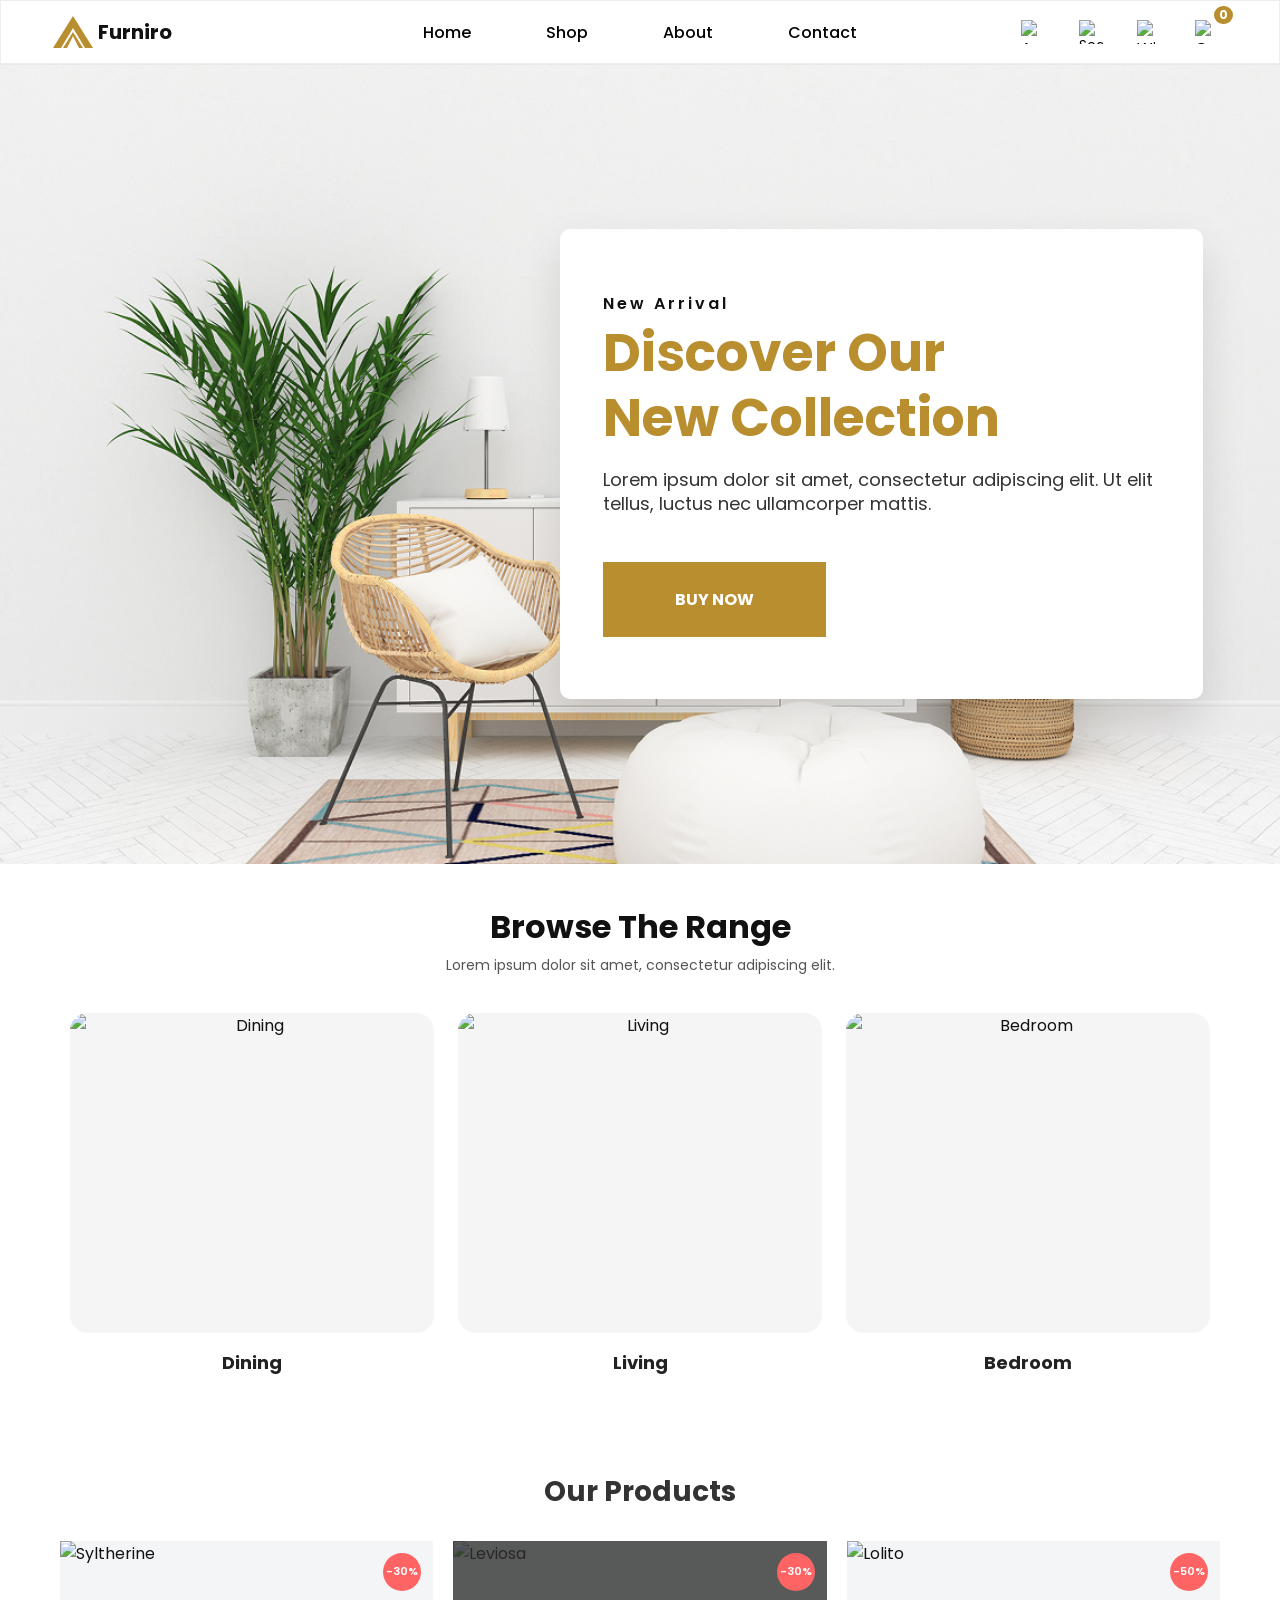
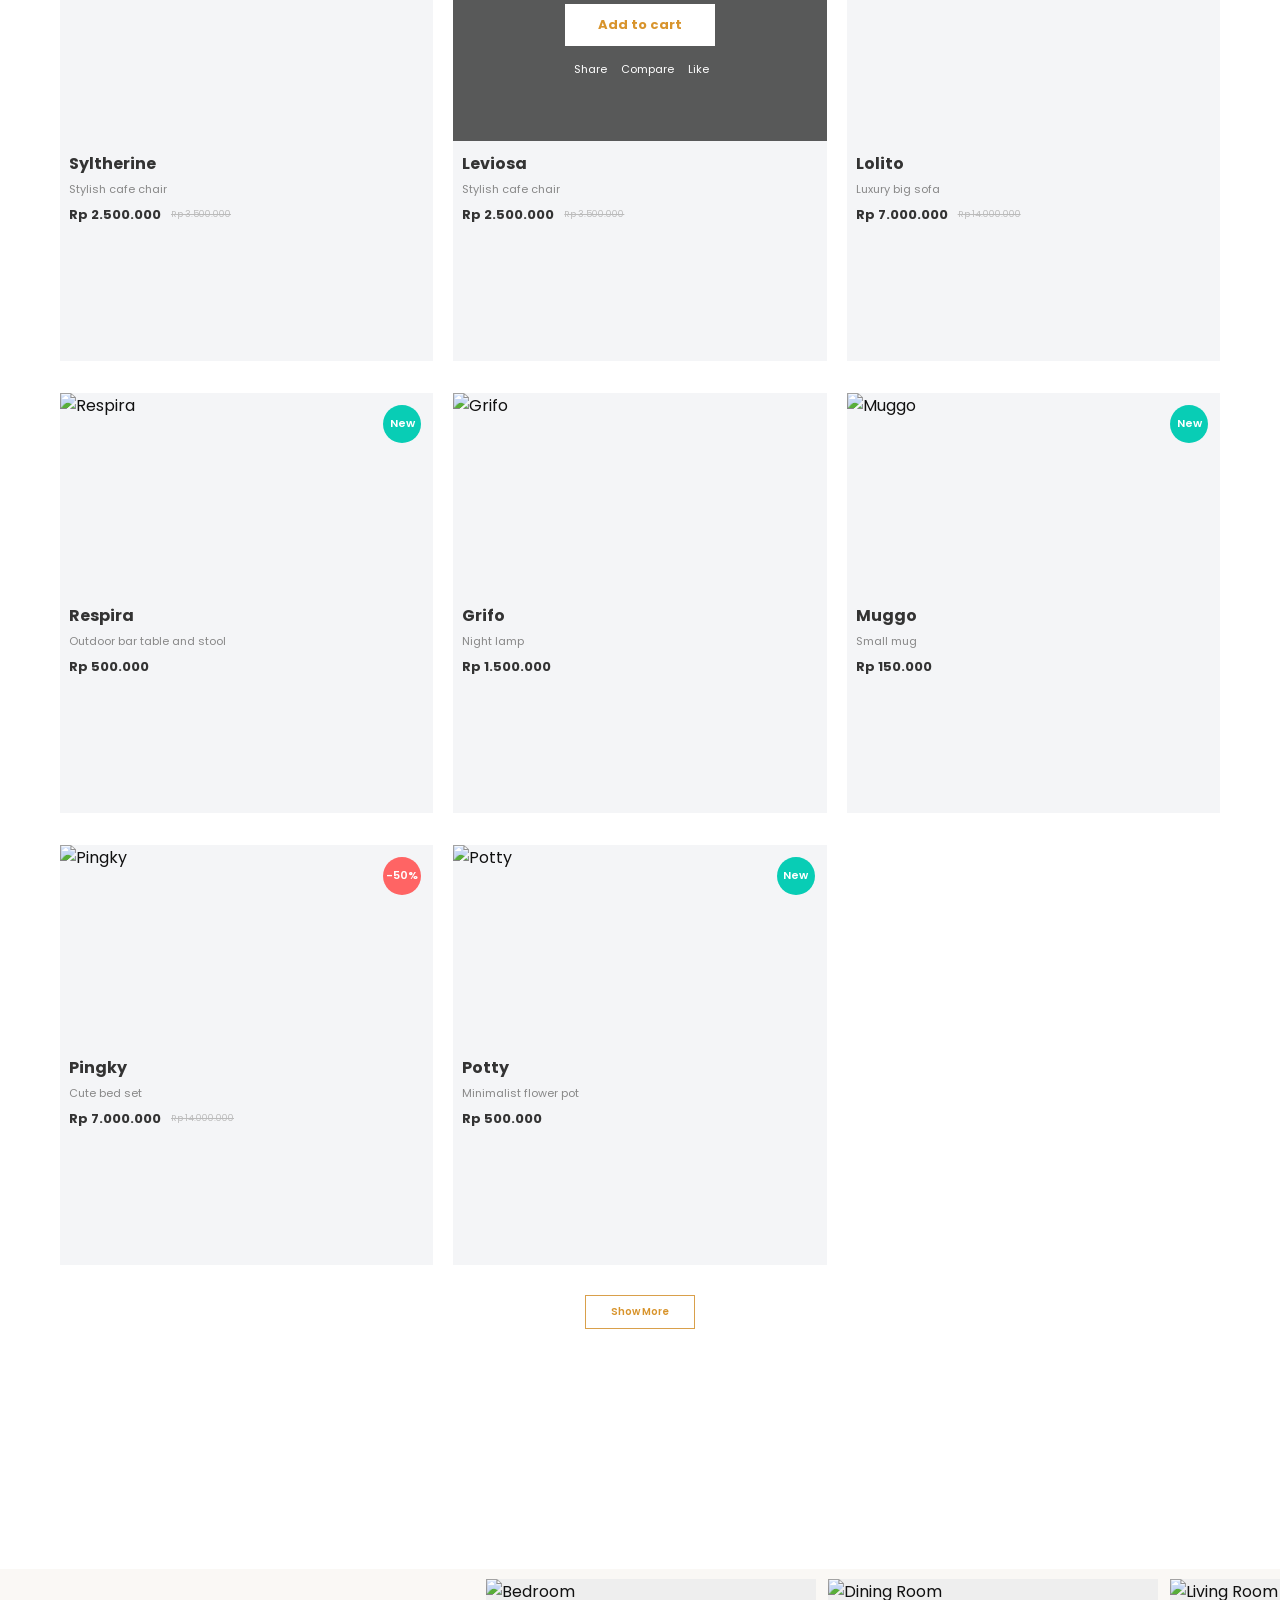
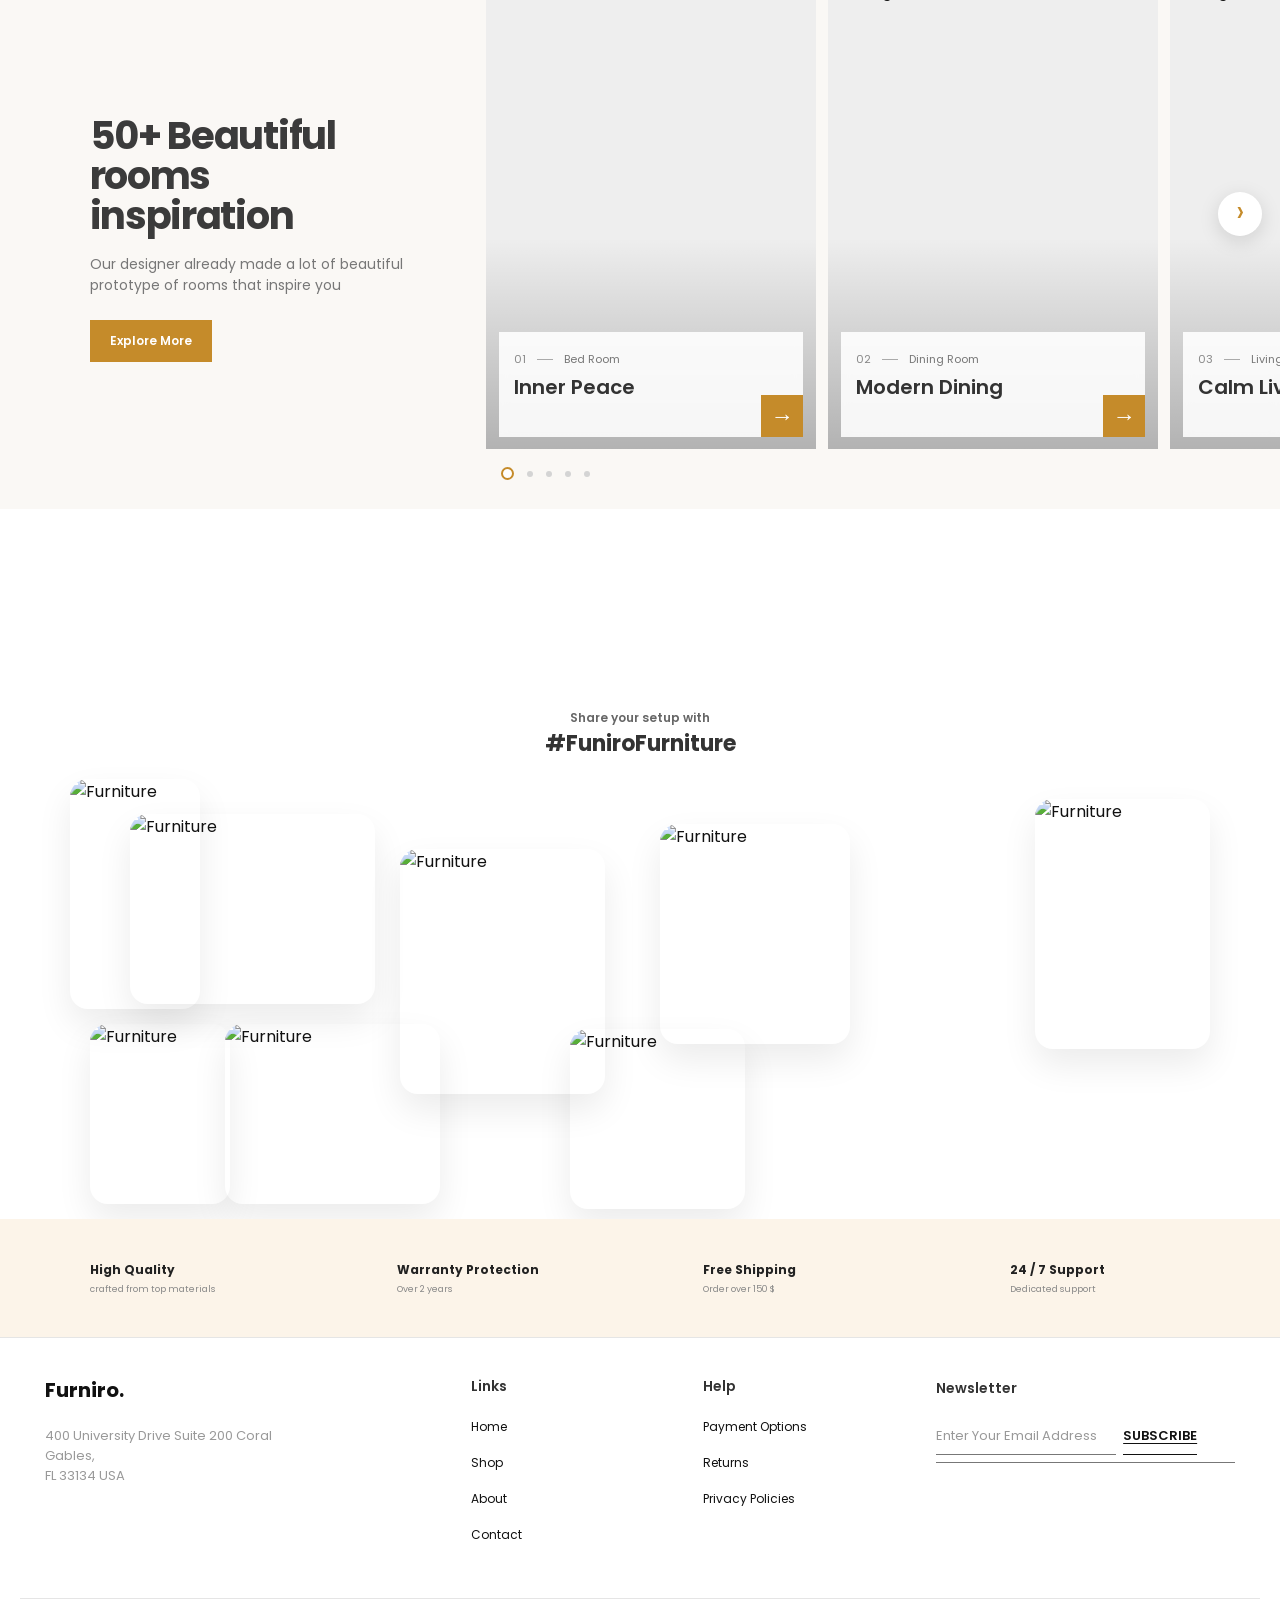
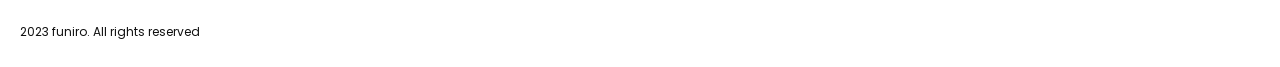
==== commit 5edcb0bb: "final update" ====
--- a/index.html
+++ b/index.html
@@ -5,6 +5,7 @@
 <meta name="viewport" content="width=device-width, initial-scale=1.0">
 <title>Furniro</title>
 <link rel="stylesheet" href="style.css">
+<link rel="stylesheet" href="shop.css">
 <link href="https://fonts.googleapis.com/css2?family=Poppins:wght@400;500;600;700&display=swap" rel="stylesheet">
 </head>
 <body>
@@ -860,13 +861,82 @@
 
     <!-- Footer -->
 
-
-    <footer class="footer">
+   
+<!-- =====================================================
+     BENEFITS BANNER
+===================================================== -->
+
+<section class="benefits">
+
+    <div class="benefit">
+
+        <div class="benefit-icon">
+            <i class="fa-solid fa-trophy"></i>
+        </div>
+
+        <div class="benefit-text">
+            <h3>High Quality</h3>
+            <p>crafted from top materials</p>
+        </div>
+
+    </div>
+
+
+    <div class="benefit">
+
+        <div class="benefit-icon">
+            <i class="fa-regular fa-circle-check"></i>
+        </div>
+
+        <div class="benefit-text">
+            <h3>Warranty Protection</h3>
+            <p>Over 2 years</p>
+        </div>
+
+    </div>
+
+
+    <div class="benefit">
+
+        <div class="benefit-icon">
+            <i class="fa-solid fa-box-open"></i>
+        </div>
+
+        <div class="benefit-text">
+            <h3>Free Shipping</h3>
+            <p>Order over 150 $</p>
+        </div>
+
+    </div>
+
+
+    <div class="benefit">
+
+        <div class="benefit-icon">
+            <i class="fa-solid fa-headset"></i>
+        </div>
+
+        <div class="benefit-text">
+            <h3>24 / 7 Support</h3>
+            <p>Dedicated support</p>
+        </div>
+
+    </div>
+
+</section>
+
+
+<!-- =====================================================
+     FOOTER
+===================================================== -->
+
+<footer class="footer">
 
     <div class="footer-container">
 
         <!-- Brand -->
         <div class="footer-brand">
+
             <h2>Furniro.</h2>
 
             <p>
@@ -874,52 +944,72 @@
                 Gables,<br>
                 FL 33134 USA
             </p>
-        </div>
+
+        </div>
+
 
         <!-- Links -->
         <div class="footer-column">
+
             <h4>Links</h4>
 
-            <a href="#">Home</a>
-            <a href="#">Shop</a>
-            <a href="#">About</a>
-            <a href="#">Contact</a>
-        </div>
+            <a href="index.html">Home</a>
+            <a href="shop.html">Shop</a>
+            <a href="about.html">About</a>
+            <a href="contact.html">Contact</a>
+
+        </div>
+
 
         <!-- Help -->
         <div class="footer-column">
+
             <h4>Help</h4>
 
             <a href="#">Payment Options</a>
             <a href="#">Returns</a>
             <a href="#">Privacy Policies</a>
-        </div>
+
+        </div>
+
 
         <!-- Newsletter -->
         <div class="footer-newsletter">
+
             <h4>Newsletter</h4>
 
             <div class="newsletter-form">
+
                 <input
                     type="email"
                     placeholder="Enter Your Email Address"
                 >
 
-                <button type="submit">
+                <button>
                     SUBSCRIBE
                 </button>
-            </div>
+
+            </div>
+
         </div>
 
     </div>
 
-    <!-- Bottom -->
+
+    <!-- Bottom Footer -->
+
     <div class="footer-bottom">
-        <p>2026 funiro. All rights reserved</p>
+
+        <p>
+            2023 funiro. All rights reserved
+        </p>
+
     </div>
 
 </footer>
-<script src="app.js"></script>
+
+
+    <script src="app.js"></script>
 
 </body>
 </html>
--- a/style.css
+++ b/style.css
@@ -1922,271 +1922,839 @@
 
 
 /* Footer */
-
-/* =========================
-   FOOTER
-========================= */
-
-.footer {
+/* =========================================================
+   FOOTER - CLEAN RESPONSIVE VERSION
+========================================================= */
+
+.site-footer {
     width: 100%;
     background: #fff;
-    border-top: 1px solid #e5e5e5;
-    font-family: Arial, Helvetica, sans-serif;
-}
-
-/* Main footer */
+    overflow: hidden;
+}
+
+
+/* =========================================================
+   TOP FEATURES
+========================================================= */
+
+.footer-features {
+    width: 100%;
+    background: #fbf4eb;
+    border-top: 1px solid #f0e9df;
+    border-bottom: 1px solid #e5e0da;
+}
+
+.features-container {
+    width: min(1400px, calc(100% - 80px));
+    min-height: 137px;
+    margin: 0 auto;
+
+    display: grid;
+    grid-template-columns: repeat(4, minmax(0, 1fr));
+    align-items: center;
+
+    gap: 30px;
+}
+
+
+/* Feature Item */
+
+.feature-item {
+    min-width: 0;
+
+    display: flex;
+    align-items: center;
+
+    gap: 12px;
+}
+
+
+/* Icon */
+
+.feature-icon {
+    width: 36px;
+    height: 36px;
+
+    flex: 0 0 36px;
+
+    display: flex;
+    align-items: center;
+    justify-content: center;
+
+    color: #292929;
+}
+
+.feature-icon svg {
+    width: 100%;
+    height: 100%;
+    display: block;
+}
+
+
+/* Feature Content */
+
+.feature-content {
+    min-width: 0;
+}
+
+.feature-content h3 {
+    margin: 0 0 5px;
+
+    font-size: 15px;
+    line-height: 20px;
+
+    font-weight: 600;
+
+    color: #292929;
+
+    white-space: normal;
+}
+
+.feature-content p {
+    margin: 0;
+
+    font-size: 11px;
+    line-height: 16px;
+
+    font-weight: 400;
+
+    color: #8b8b8b;
+
+    white-space: normal;
+}
+
+
+/* =========================================================
+   MAIN FOOTER
+========================================================= */
+
+.footer-main {
+    width: 100%;
+    background: #fff;
+}
+
+
+/* =========================================================
+   FOOTER CONTAINER
+========================================================= */
 
 .footer-container {
-    max-width: 1240px;
+    width: min(1400px, calc(100% - 116px));
+
     margin: 0 auto;
-    padding: 40px 0 35px;
+
+    padding: 38px 0 30px;
 
     display: grid;
-    grid-template-columns: 2fr 1fr 1fr 1.55fr;
-    column-gap: 40px;
-}
-
-/* =========================
+
+    grid-template-columns:
+        1.55fr
+        0.8fr
+        0.8fr
+        1.5fr;
+
+    column-gap: 55px;
+
+    align-items: start;
+}
+
+
+/* =========================================================
    BRAND
-========================= */
+========================================================= */
+
+.footer-brand {
+    min-width: 0;
+}
 
 .footer-brand h2 {
-    margin: 0;
-    font-size: 22px;
+    margin: 0 0 25px;
+
+    font-size: 18px;
+    line-height: 24px;
+
     font-weight: 700;
+
     color: #111;
 }
 
-.footer-brand p {
-    margin-top: 24px;
-
-    font-size: 12px;
-    line-height: 20px;
+.footer-brand address {
+    max-width: 260px;
+
+    font-size: 11px;
+    line-height: 17px;
+
+    font-style: normal;
+
+    color: #9b9b9b;
+}
+
+
+/* =========================================================
+   FOOTER COLUMNS
+========================================================= */
+
+.footer-column {
+    min-width: 0;
+}
+
+.footer-column h4 {
+    margin: 0 0 25px;
+
+    font-size: 11px;
+    line-height: 16px;
+
+    font-weight: 500;
+
     color: #999;
 }
 
-/* =========================
-   COLUMNS
-========================= */
-
-.footer-column h4,
-.footer-newsletter h4 {
-    margin: 0 0 26px;
-
-    font-size: 14px;
-    font-weight: 500;
-    color: #333;
-}
-
-.footer-column {
+
+/* =========================================================
+   FOOTER NAVIGATION
+========================================================= */
+
+.footer-nav {
     display: flex;
     flex-direction: column;
-}
-
-.footer-column a {
+
+    gap: 16px;
+}
+
+.footer-nav a {
     width: fit-content;
 
-    margin-bottom: 24px;
+    font-size: 11px;
+    line-height: 17px;
+
+    font-weight: 400;
+
+    color: #111;
 
     text-decoration: none;
-    font-size: 12px;
-    font-weight: 500;
-    color: #111;
 
     transition: color 0.2s ease;
 }
 
-.footer-column a:hover {
-    color: #777;
-}
-
-/* =========================
+.footer-nav a:hover {
+    color: #b88a35;
+}
+
+
+/* =========================================================
    NEWSLETTER
-========================= */
+========================================================= */
 
 .newsletter-form {
+    width: 100%;
+    max-width: 300px;
+
     display: flex;
     align-items: center;
-    gap: 7px;
+
+    gap: 10px;
+
+    border-bottom: 1px solid #777;
+
+    padding-bottom: 7px;
 }
 
 .newsletter-form input {
-    width: 180px;
-    height: 32px;
-
-    border: none;
-    border-bottom: 1px solid #777;
-    outline: none;
-
-    padding: 0 0 6px;
-
-    font-size: 12px;
+    width: 100%;
+    min-width: 0;
+
+    border: 0;
+    outline: 0;
+
+    background: transparent;
+
+    padding: 0;
+
+    font-size: 11px;
+    line-height: 17px;
+
     color: #333;
+}
+
+.newsletter-form input::placeholder {
+    color: #aaa;
+}
+
+.newsletter-form button {
+    flex: 0 0 auto;
+
+    border: 0;
+    outline: 0;
 
     background: transparent;
-}
-
-.newsletter-form input::placeholder {
-    color: #999;
-}
-
-.newsletter-form button {
-    height: 32px;
-
-    border: none;
-    border-bottom: 1px solid #111;
-
-    padding: 0 0 6px;
-
-    background: transparent;
-
-    font-size: 12px;
+
+    padding: 0;
+
+    font-size: 10px;
+    line-height: 16px;
+
     font-weight: 600;
-    color: #111;
+
+    color: #222;
+
+    text-decoration: underline;
+    text-underline-offset: 3px;
 
     cursor: pointer;
 
-    transition: 0.2s ease;
+    white-space: nowrap;
+
+    transition: color 0.2s ease;
 }
 
 .newsletter-form button:hover {
-    opacity: 0.55;
-}
-
-/* =========================
-   BOTTOM
-========================= */
+    color: #b88a35;
+}
+
+.newsletter-message {
+    display: block;
+
+    margin-top: 7px;
+
+    min-height: 15px;
+
+    font-size: 9px;
+    line-height: 14px;
+
+    color: #b88a35;
+}
+
+
+/* =========================================================
+   FOOTER BOTTOM
+========================================================= */
 
 .footer-bottom {
-    max-width: 1240px;
+    width: 100%;
+}
+
+.footer-bottom-inner {
+    width: min(1400px, calc(100% - 116px));
+
     margin: 0 auto;
 
+    padding: 18px 0 35px;
+
     border-top: 1px solid #e5e5e5;
-
-    padding: 22px 0 24px;
-}
-
-.footer-bottom p {
+}
+
+.footer-bottom-inner p {
     margin: 0;
 
-    font-size: 12px;
-    color: #111;
-}
-
-/* =========================
-   TABLET
-========================= */
-
-@media (max-width: 900px) {
+    font-size: 10px;
+    line-height: 16px;
+
+    color: #222;
+}
+
+
+/* =========================================================
+   LARGE DESKTOP
+========================================================= */
+
+@media (min-width: 1440px) {
+
+    .features-container {
+        width: min(1450px, calc(100% - 120px));
+        min-height: 145px;
+        gap: 45px;
+    }
+
+    .feature-icon {
+        width: 38px;
+        height: 38px;
+        flex-basis: 38px;
+    }
+
+    .feature-content h3 {
+        font-size: 16px;
+        line-height: 21px;
+    }
+
+    .feature-content p {
+        font-size: 12px;
+        line-height: 17px;
+    }
 
     .footer-container {
-        padding: 30px 35px 25px;
+        width: min(1450px, calc(100% - 150px));
+        column-gap: 70px;
+    }
+
+    .footer-bottom-inner {
+        width: min(1450px, calc(100% - 150px));
+    }
+}
+
+
+/* =========================================================
+   LAPTOP
+========================================================= */
+
+@media (min-width: 1025px) and (max-width: 1439px) {
+
+    .features-container {
+        width: calc(100% - 80px);
+        gap: 25px;
+    }
+
+    .feature-item {
+        gap: 9px;
+    }
+
+    .feature-icon {
+        width: 33px;
+        height: 33px;
+        flex-basis: 33px;
+    }
+
+    .feature-content h3 {
+        font-size: 14px;
+        line-height: 19px;
+    }
+
+    .feature-content p {
+        font-size: 10px;
+        line-height: 15px;
+    }
+
+    .footer-container {
+        width: calc(100% - 90px);
+        column-gap: 40px;
+    }
+
+    .footer-bottom-inner {
+        width: calc(100% - 90px);
+    }
+}
+
+
+/* =========================================================
+   TABLET LANDSCAPE
+========================================================= */
+
+@media (min-width: 769px) and (max-width: 1024px) {
+
+    .features-container {
+        width: calc(100% - 50px);
+
+        min-height: 125px;
+
+        gap: 18px;
+    }
+
+    .feature-item {
+        gap: 8px;
+    }
+
+    .feature-icon {
+        width: 30px;
+        height: 30px;
+        flex-basis: 30px;
+    }
+
+    .feature-content h3 {
+        font-size: 12px;
+        line-height: 17px;
+    }
+
+    .feature-content p {
+        font-size: 9px;
+        line-height: 13px;
+    }
+
+    .footer-container {
+        width: calc(100% - 60px);
 
         grid-template-columns:
-            1.5fr
+            1.3fr
+            0.8fr
+            0.8fr
+            1.3fr;
+
+        column-gap: 25px;
+
+        padding-top: 30px;
+    }
+
+    .footer-brand h2 {
+        font-size: 17px;
+    }
+
+    .footer-brand address {
+        font-size: 10px;
+    }
+
+    .footer-column h4 {
+        font-size: 10px;
+    }
+
+    .footer-nav a {
+        font-size: 10px;
+    }
+
+    .newsletter-form {
+        max-width: 240px;
+    }
+
+    .newsletter-form input {
+        font-size: 10px;
+    }
+
+    .newsletter-form button {
+        font-size: 9px;
+    }
+
+    .footer-bottom-inner {
+        width: calc(100% - 60px);
+        padding-bottom: 30px;
+    }
+}
+
+
+/* =========================================================
+   TABLET PORTRAIT
+========================================================= */
+
+@media (min-width: 601px) and (max-width: 768px) {
+
+    .features-container {
+        width: calc(100% - 40px);
+
+        min-height: auto;
+
+        padding: 28px 0;
+
+        grid-template-columns: repeat(2, minmax(0, 1fr));
+
+        gap: 28px 25px;
+    }
+
+    .feature-icon {
+        width: 32px;
+        height: 32px;
+        flex-basis: 32px;
+    }
+
+    .feature-content h3 {
+        font-size: 13px;
+        line-height: 18px;
+    }
+
+    .feature-content p {
+        font-size: 9px;
+        line-height: 14px;
+    }
+
+    .footer-container {
+        width: calc(100% - 50px);
+
+        grid-template-columns:
+            1.4fr
             1fr
             1fr;
-        
-        row-gap: 30px;
+
+        gap: 35px 30px;
+
+        padding: 30px 0;
     }
 
     .footer-brand {
-        grid-column: 1 / -1;
-    }
-
-    .footer-newsletter {
-        grid-column: 1 / -1;
-    }
-
-    .footer-bottom {
-        margin: 0 35px;
-    }
-}
-
-/* =========================
+        grid-row: span 2;
+    }
+
+    .newsletter {
+        grid-column: 2 / -1;
+    }
+
+    .newsletter-form {
+        max-width: 270px;
+    }
+
+    .footer-bottom-inner {
+        width: calc(100% - 50px);
+        padding-bottom: 30px;
+    }
+}
+
+
+/* =========================================================
    MOBILE
-========================= */
+========================================================= */
 
 @media (max-width: 600px) {
 
+    /* TOP FEATURES */
+
+    .features-container {
+        width: calc(100% - 36px);
+
+        min-height: auto;
+
+        padding: 28px 0;
+
+        grid-template-columns: 1fr;
+
+        gap: 25px;
+    }
+
+    .feature-item {
+        width: 100%;
+        justify-content: flex-start;
+    }
+
+    .feature-icon {
+        width: 35px;
+        height: 35px;
+        flex-basis: 35px;
+    }
+
+    .feature-content h3 {
+        font-size: 15px;
+        line-height: 20px;
+
+        white-space: normal;
+    }
+
+    .feature-content p {
+        font-size: 10px;
+        line-height: 15px;
+
+        white-space: normal;
+    }
+
+
+    /* MAIN FOOTER */
+
     .footer-container {
-        padding: 30px 25px;
-        display: grid;
-
-        grid-template-columns: 1fr 1fr;
-        gap: 35px 20px;
-    }
-
-    .footer-brand {
-        grid-column: 1 / -1;
+        width: calc(100% - 40px);
+
+        padding: 35px 0 25px;
+
+        display: flex;
+        flex-direction: column;
+
+        gap: 30px;
+    }
+
+    .footer-brand,
+    .footer-column {
+        width: 100%;
     }
 
     .footer-brand h2 {
         font-size: 18px;
-    }
-
-    .footer-brand p {
-        margin-top: 18px;
+        line-height: 24px;
+
+        margin-bottom: 18px;
+    }
+
+    .footer-brand address {
+        max-width: 100%;
+
+        font-size: 11px;
+        line-height: 17px;
+    }
+
+    .footer-column h4 {
+        margin-bottom: 18px;
+
+        font-size: 12px;
+        line-height: 17px;
+    }
+
+    .footer-nav {
+        gap: 15px;
+    }
+
+    .footer-nav a {
+        font-size: 12px;
+        line-height: 18px;
+    }
+
+
+    /* NEWSLETTER */
+
+    .newsletter-form {
+        width: 100%;
+        max-width: 100%;
+
+        gap: 10px;
+    }
+
+    .newsletter-form input {
+        font-size: 11px;
+        line-height: 17px;
+    }
+
+    .newsletter-form input::placeholder {
+        font-size: 11px;
+    }
+
+    .newsletter-form button {
+        font-size: 9px;
+        line-height: 16px;
+    }
+
+
+    /* BOTTOM */
+
+    .footer-bottom-inner {
+        width: calc(100% - 40px);
+
+        padding: 16px 0 30px;
+    }
+
+    .footer-bottom-inner p {
         font-size: 10px;
+        line-height: 16px;
+    }
+}
+
+
+/* =========================================================
+   SMALL MOBILE
+========================================================= */
+
+@media (max-width: 375px) {
+
+    .features-container {
+        width: calc(100% - 30px);
+
+        padding: 25px 0;
+
+        gap: 22px;
+    }
+
+    .feature-item {
+        gap: 9px;
+    }
+
+    .feature-icon {
+        width: 31px;
+        height: 31px;
+        flex-basis: 31px;
+    }
+
+    .feature-content h3 {
+        font-size: 14px;
+        line-height: 19px;
+    }
+
+    .feature-content p {
+        font-size: 9px;
+        line-height: 14px;
+    }
+
+
+    .footer-container {
+        width: calc(100% - 30px);
+
+        padding: 30px 0 22px;
+
+        gap: 27px;
+    }
+
+    .footer-brand h2 {
+        font-size: 17px;
+        line-height: 23px;
+    }
+
+    .footer-brand address {
+        font-size: 10px;
+        line-height: 16px;
+    }
+
+    .footer-column h4 {
+        font-size: 11px;
+        line-height: 16px;
+    }
+
+    .footer-nav {
+        gap: 13px;
+    }
+
+    .footer-nav a {
+        font-size: 11px;
         line-height: 17px;
     }
 
-    .footer-column h4,
-    .footer-newsletter h4 {
-        margin-bottom: 20px;
+    .newsletter-form input,
+    .newsletter-form input::placeholder {
         font-size: 10px;
-    }
-
-    .footer-column a {
-        font-size: 10px;
-        margin-bottom: 18px;
-    }
-
-    .footer-newsletter {
-        grid-column: 1 / -1;
-    }
-
-    .newsletter-form {
-        max-width: 270px;
-    }
-
-    .newsletter-form input {
-        width: 170px;
-        font-size: 9px;
     }
 
     .newsletter-form button {
         font-size: 8px;
     }
 
-    .footer-bottom {
-        margin: 0 25px;
-        padding: 18px 0;
-    }
-
-    .footer-bottom p {
+    .footer-bottom-inner {
+        width: calc(100% - 30px);
+        padding: 15px 0 25px;
+    }
+
+    .footer-bottom-inner p {
         font-size: 9px;
-    }
-}
-
-/* =========================
-   SMALL MOBILE
-========================= */
-
-@media (max-width: 400px) {
+        line-height: 15px;
+    }
+}
+
+
+/* =========================================================
+   VERY SMALL MOBILE
+========================================================= */
+
+@media (max-width: 320px) {
+
+    .features-container {
+        width: calc(100% - 24px);
+        padding: 22px 0;
+        gap: 20px;
+    }
+
+    .feature-icon {
+        width: 29px;
+        height: 29px;
+        flex-basis: 29px;
+    }
+
+    .feature-content h3 {
+        font-size: 13px;
+        line-height: 18px;
+    }
+
+    .feature-content p {
+        font-size: 8px;
+        line-height: 13px;
+    }
 
     .footer-container {
-        grid-template-columns: 1fr 1fr;
-        padding-left: 18px;
-        padding-right: 18px;
-    }
-
-    .footer-bottom {
-        margin-left: 18px;
-        margin-right: 18px;
-    }
-
-    .newsletter-form input {
-        width: 145px;
+        width: calc(100% - 24px);
+        gap: 24px;
+    }
+
+    .footer-bottom-inner {
+        width: calc(100% - 24px);
+    }
+}
+
+
+/* =========================================================
+   TOUCH DEVICES
+========================================================= */
+
+@media (hover: none) and (pointer: coarse) {
+
+    .footer-nav a:hover {
+        color: #111;
+    }
+
+    .newsletter-form button:hover {
+        color: #222;
     }
 }
--- a/shop.css
+++ b/shop.css
@@ -0,0 +1,1098 @@
+/* =========================================
+   RESET
+========================================= */
+
+* {
+    margin: 0;
+    padding: 0;
+    box-sizing: border-box;
+}
+
+html {
+    scroll-behavior: smooth;
+}
+
+body {
+    font-family: Arial, Helvetica, sans-serif;
+    background: #fff;
+    color: #111;
+    overflow-x: hidden;
+}
+
+button,
+select,
+input {
+    font-family: inherit;
+}
+
+
+/* =========================================
+   NAVBAR
+========================================= */
+
+.navbar {
+    width: 100%;
+    height: 64px;
+
+    display: flex;
+    align-items: center;
+
+    padding: 0 40px;
+
+    background: #fff;
+
+    border: 1px solid #eeeeee;
+
+    position: relative;
+    z-index: 100;
+}
+
+
+/* =========================================
+   LOGO
+========================================= */
+
+.logo {
+    display: flex;
+    align-items: center;
+    gap: 5px;
+
+    width: 240px;
+
+    font-size: 20px;
+    font-weight: 700;
+
+    color: #111;
+}
+
+.logo-mark {
+    width: 22px;
+    height: 22px;
+
+    display: flex;
+    align-items: center;
+    justify-content: center;
+
+    color: #b88b2e;
+
+    font-size: 18px;
+}
+
+.logo-mark i {
+    transform: rotate(45deg);
+}
+
+
+/* =========================================
+   NAV LINKS
+========================================= */
+
+.nav-links {
+    height: 100%;
+
+    display: flex;
+    align-items: center;
+    justify-content: center;
+
+    gap: 48px;
+
+    flex: 1;
+}
+
+.nav-links a {
+    text-decoration: none;
+
+    font-size: 15px;
+    font-weight: 500;
+
+    color: #111;
+
+    position: relative;
+
+    transition: 0.2s ease;
+}
+
+.nav-links a:hover {
+    color: #b88b2e;
+}
+
+.nav-links a.active {
+    font-weight: 600;
+}
+
+
+/* =========================================
+   NAV ICONS
+========================================= */
+
+.nav-icons {
+    width: 260px;
+
+    display: flex;
+    align-items: center;
+    justify-content: flex-end;
+
+    gap: 30px;
+}
+
+.nav-icons a {
+    text-decoration: none;
+
+    color: #111;
+
+    font-size: 18px;
+
+    transition: 0.2s ease;
+}
+
+.nav-icons a:hover {
+    color: #b88b2e;
+}
+
+
+/* =========================================
+   MOBILE MENU BUTTON
+========================================= */
+
+.menu-btn {
+    display: none;
+
+    border: none;
+    background: transparent;
+
+    font-size: 19px;
+
+    cursor: pointer;
+}
+
+
+/* =========================================
+   MOBILE MENU
+========================================= */
+
+.mobile-menu {
+    display: none;
+
+    width: 100%;
+
+    background: #fff;
+
+    padding: 15px 25px;
+
+    border-bottom: 1px solid #eee;
+
+    position: relative;
+    z-index: 99;
+}
+
+.mobile-menu a {
+    display: block;
+
+    padding: 12px 0;
+
+    text-decoration: none;
+
+    color: #111;
+
+    font-size: 13px;
+
+    border-bottom: 1px solid #f1f1f1;
+}
+
+.mobile-menu.show {
+    display: block;
+}
+
+
+/* =========================================
+   SHOP HERO
+========================================= */
+
+.shop-hero {
+    width: 100%;
+    height: 220px;
+
+    position: relative;
+
+    display: flex;
+    align-items: center;
+    justify-content: center;
+
+    overflow: hidden;
+
+    background-image: url(
+        "https://images.unsplash.com/photo-1600210492486-724fe5c67fb0?auto=format&fit=crop&w=1600&q=80"
+    );
+
+    background-size: cover;
+    background-position: center 48%;
+}
+
+
+/* Light white overlay */
+
+.hero-overlay {
+    position: absolute;
+
+    inset: 0;
+
+    background: rgba(255, 255, 255, 0.70);
+}
+
+
+/* =========================================
+   SHOP TITLE
+========================================= */
+
+.shop-title {
+    position: relative;
+    z-index: 2;
+
+    text-align: center;
+
+    margin-top: -2px;
+}
+
+.shop-title h1 {
+    font-size: 40px;
+
+    font-weight: 600;
+
+    margin-bottom: 7px;
+
+    color: #111;
+}
+
+.breadcrumb {
+    display: flex;
+
+    align-items: center;
+    justify-content: center;
+
+    gap: 8px;
+
+    font-size: 12px;
+
+    color: #555;
+}
+
+.breadcrumb a {
+    color: #111;
+
+    text-decoration: none;
+
+    font-weight: 600;
+}
+
+.breadcrumb span:last-child {
+    color: #777;
+}
+
+
+/* =========================================
+   FILTER SECTION
+========================================= */
+
+.filter-section {
+    width: 100%;
+
+    min-height: 74px;
+
+    background: #fcf5ec;
+
+    display: flex;
+
+    align-items: center;
+    justify-content: space-between;
+
+    padding: 0 68px;
+}
+
+
+/* =========================================
+   FILTER LEFT
+========================================= */
+
+.filter-left {
+    display: flex;
+
+    align-items: center;
+
+    gap: 13px;
+}
+
+.filter-btn {
+    border: none;
+
+    background: transparent;
+
+    display: flex;
+
+    align-items: center;
+
+    gap: 9px;
+
+    cursor: pointer;
+
+    font-size: 12px;
+
+    color: #111;
+}
+
+.filter-btn i {
+    font-size: 11px;
+}
+
+.view-btn {
+    border: none;
+
+    background: transparent;
+
+    width: 26px;
+    height: 30px;
+
+    display: flex;
+
+    align-items: center;
+    justify-content: center;
+
+    cursor: pointer;
+
+    color: #111;
+
+    font-size: 14px;
+}
+
+.view-btn:hover {
+    color: #b88b2e;
+}
+
+.active-view {
+    color: #111;
+}
+
+.vertical-line {
+    height: 22px;
+
+    width: 1px;
+
+    background: #cfcfcf;
+
+    margin-left: 4px;
+    margin-right: 3px;
+}
+
+.result-text {
+    font-size: 13px;
+
+    color: #222;
+
+    white-space: nowrap;
+}
+
+
+/* =========================================
+   FILTER RIGHT
+========================================= */
+
+.filter-right {
+    display: flex;
+
+    align-items: center;
+
+    gap: 17px;
+}
+
+.show-box,
+.sort-box {
+    display: flex;
+
+    align-items: center;
+
+    gap: 9px;
+}
+
+.show-box span,
+.sort-box span {
+    font-size: 11px;
+
+    color: #111;
+
+    white-space: nowrap;
+}
+
+
+/* =========================================
+   SELECT
+========================================= */
+
+.filter-right select {
+    appearance: none;
+
+    border: none;
+
+    outline: none;
+
+    background: #fff;
+
+    height: 32px;
+
+    padding: 0 12px;
+
+    color: #999;
+
+    font-size: 11px;
+
+    cursor: pointer;
+}
+
+.show-box select {
+    width: 36px;
+
+    padding: 0 6px;
+}
+
+.sort-box select {
+    width: 106px;
+}
+
+
+/* =========================================
+   TABLET
+========================================= */
+
+@media (max-width: 900px) {
+
+    .navbar {
+        padding: 0 20px;
+    }
+
+    .logo {
+        width: 170px;
+    }
+
+    .nav-links {
+        gap: 25px;
+    }
+
+    .nav-icons {
+        width: 170px;
+        gap: 16px;
+    }
+
+    .filter-section {
+        padding: 0 25px;
+    }
+
+    .result-text {
+        font-size: 8px;
+    }
+}
+
+
+/* =========================================
+   MOBILE
+========================================= */
+
+@media (max-width: 650px) {
+
+    .navbar {
+        height: 58px;
+
+        padding: 0 18px;
+    }
+
+    .logo {
+        width: auto;
+
+        flex: 1;
+
+        font-size: 18px;
+    }
+
+    .nav-links {
+        display: none;
+    }
+
+    .nav-icons {
+        width: auto;
+
+        gap: 15px;
+
+        margin-right: 17px;
+    }
+
+    .nav-icons a:nth-child(1),
+    .nav-icons a:nth-child(4) {
+        display: none;
+    }
+
+    .nav-icons a {
+        font-size: 15px;
+    }
+
+    .menu-btn {
+        display: block;
+    }
+
+
+    /* Hero */
+
+    .shop-hero {
+        height: 170px;
+    }
+
+    .shop-title h1 {
+        font-size: 25px;
+    }
+
+
+    /* Filter */
+
+    .filter-section {
+        min-height: auto;
+
+        padding: 12px 15px;
+
+        flex-direction: column;
+
+        align-items: stretch;
+
+        gap: 13px;
+    }
+
+    .filter-left {
+        justify-content: center;
+
+        gap: 10px;
+
+        flex-wrap: wrap;
+    }
+
+    .filter-right {
+        justify-content: center;
+
+        gap: 15px;
+    }
+
+    .result-text {
+        border-left: 1px solid #ccc;
+
+        padding-left: 10px;
+    }
+}
+
+
+/* =========================================
+   SMALL MOBILE
+========================================= */
+
+@media (max-width: 400px) {
+
+    .nav-icons {
+        gap: 11px;
+
+        margin-right: 10px;
+    }
+
+    .nav-icons a:nth-child(2) {
+        display: none;
+    }
+
+    .shop-hero {
+        height: 155px;
+    }
+
+    .shop-title h1 {
+        font-size: 23px;
+    }
+
+    .filter-left {
+        gap: 7px;
+    }
+
+    .result-text {
+        font-size: 7px;
+    }
+
+    .show-box span,
+    .sort-box span {
+        font-size: 8px;
+    }
+
+    .sort-box select {
+        width: 82px;
+    }
+}
+
+/* FOOTER OR BANNER */
+
+/* =====================================================
+   MIDDLE SECTION
+===================================================== */
+
+.middle-section {
+    width: 100%;
+    min-height: 420px;
+
+    display: flex;
+    align-items: center;
+    justify-content: center;
+
+    background: #ffffff;
+
+    padding: 80px 30px;
+}
+
+
+.middle-content {
+    max-width: 600px;
+
+    text-align: center;
+}
+
+
+.middle-content h2 {
+    font-size: 30px;
+    font-weight: 600;
+
+    color: #222;
+
+    margin-bottom: 15px;
+}
+
+
+.middle-content p {
+    font-size: 13px;
+    line-height: 22px;
+
+    color: #777;
+
+    margin-bottom: 25px;
+}
+
+
+.middle-content a {
+    display: inline-block;
+
+    padding: 12px 25px;
+
+    background: #b88b2e;
+    color: #fff;
+
+    text-decoration: none;
+
+    font-size: 11px;
+
+    transition: 0.3s ease;
+}
+
+
+.middle-content a:hover {
+    background: #111;
+}
+
+
+/* =====================================================
+   BENEFITS BANNER
+===================================================== */
+
+.benefits {
+    width: 100%;
+
+    min-height: 118px;
+
+    background: #fcf4e9;
+
+    display: grid;
+
+    grid-template-columns:
+        repeat(4, 1fr);
+
+    align-items: center;
+
+    padding: 0 42px;
+
+    gap: 30px;
+}
+
+
+/* Individual Benefit */
+
+.benefit {
+    display: flex;
+
+    align-items: center;
+
+    gap: 10px;
+
+    min-width: 0;
+}
+
+
+/* Icon */
+
+.benefit-icon {
+    width: 38px;
+    height: 42px;
+
+    display: flex;
+
+    align-items: center;
+    justify-content: center;
+
+    flex-shrink: 0;
+
+    color: #222;
+
+    font-size: 26px;
+}
+
+
+/* Text */
+
+.benefit-text h3 {
+    margin: 0 0 4px;
+
+    font-size: 12px;
+
+    font-weight: 700;
+
+    color: #222;
+
+    white-space: nowrap;
+}
+
+
+.benefit-text p {
+    margin: 0;
+
+    font-size: 9px;
+
+    color: #888;
+
+    white-space: nowrap;
+}
+
+
+/* =====================================================
+   FOOTER
+===================================================== */
+
+.footer {
+    width: 100%;
+
+    background: #fff;
+
+    border-top: 1px solid #e5e5e5;
+}
+
+
+.footer-container {
+    max-width: 1240px;
+
+    margin: 0 auto;
+
+    padding: 40px 0 36px;
+
+    display: grid;
+
+    grid-template-columns:
+        2fr 1fr 1fr 1.55fr;
+
+    column-gap: 40px;
+}
+
+
+/* Brand */
+
+.footer-brand h2 {
+    margin: 0;
+
+    font-size: 20px;
+
+    font-weight: 700;
+
+    color: #111;
+}
+
+
+.footer-brand p {
+    margin-top: 24px;
+
+    font-size: 13px;
+
+    line-height: 20px;
+
+    color: #999;
+}
+
+
+/* Footer columns */
+
+.footer-column {
+    display: flex;
+
+    flex-direction: column;
+}
+
+
+.footer-column h4,
+.footer-newsletter h4 {
+    margin: 0 0 24px;
+
+    font-size: 14px;
+
+    font-weight: 600;
+
+    color: #333;
+}
+
+
+.footer-column a {
+    width: fit-content;
+
+    margin-bottom: 18px;
+
+    text-decoration: none;
+
+    font-size: 12px;
+
+    color: #111;
+
+    transition: 0.2s ease;
+}
+
+
+.footer-column a:hover {
+    color: #b88b2e;
+}
+
+
+/* Newsletter */
+
+.newsletter-form {
+    display: flex;
+
+    align-items: center;
+
+    gap: 7px;
+}
+
+
+.newsletter-form input {
+    width: 180px;
+
+    height: 32px;
+
+    border: none;
+
+    border-bottom: 1px solid #777;
+
+    outline: none;
+
+    padding: 0 0 6px;
+
+    background: transparent;
+
+    font-size: 13px;
+
+    color: #333;
+}
+
+
+.newsletter-form input::placeholder {
+    color: #999;
+}
+
+
+.newsletter-form button {
+    height: 32px;
+
+    padding: 0 0 6px;
+
+    border: none;
+
+    border-bottom: 1px solid #111;
+
+    background: transparent;
+
+    font-size: 13px;
+
+    font-weight: 600;
+
+    color: #111;
+
+    cursor: pointer;
+}
+
+
+/* Bottom */
+
+.footer-bottom {
+    max-width: 1240px;
+
+    margin: 0 auto;
+
+    border-top: 1px solid #e5e5e5;
+
+    padding: 24px 0 26px;
+}
+
+
+.footer-bottom p {
+    margin: 0;
+
+    font-size: 12px;
+
+    color: #111;
+}
+
+
+/* =====================================================
+   TABLET
+===================================================== */
+
+@media (max-width: 900px) {
+
+    .middle-section {
+        min-height: 350px;
+    }
+
+
+    .benefits {
+        grid-template-columns: 2fr 2fr;
+
+        padding: 25px 35px;
+
+        row-gap: 25px;
+    }
+
+
+    .footer-container {
+        padding: 25px 35px;
+
+        grid-template-columns:
+            1.5fr 1fr 1fr;
+    }
+
+
+    .footer-brand {
+        grid-column: 1 / -1;
+    }
+
+
+    .footer-newsletter {
+        grid-column: 1 / -1;
+    }
+
+
+    .footer-bottom {
+        margin: 0 35px;
+    }
+}
+
+
+/* =====================================================
+   MOBILE
+===================================================== */
+
+@media (max-width: 600px) {
+
+    /* Middle */
+
+    .middle-section {
+        min-height: 320px;
+
+        padding: 60px 25px;
+    }
+
+
+    .middle-content h2 {
+        font-size: 24px;
+    }
+
+
+    /* Benefits */
+
+    .benefits {
+        grid-template-columns: 1fr;
+
+        padding: 30px 25px;
+
+        gap: 25px;
+    }
+
+
+    .benefit {
+        justify-content: flex-start;
+    }
+
+
+    .benefit-text h3 {
+        font-size: 12px;
+    }
+
+
+    .benefit-text p {
+        font-size: 9px;
+    }
+
+
+    /* Footer */
+
+    .footer-container {
+        padding: 30px 25px;
+
+        grid-template-columns:
+            1fr 1fr;
+
+        gap: 30px 20px;
+    }
+
+
+    .footer-brand {
+        grid-column: 1 / -1;
+    }
+
+
+    .footer-newsletter {
+        grid-column: 1 / -1;
+    }
+
+
+    .footer-bottom {
+        margin: 0 25px;
+
+        padding: 17px 0;
+    }
+}
+
+
+/* =====================================================
+   SMALL MOBILE
+===================================================== */
+
+@media (max-width: 400px) {
+
+    .middle-section {
+        min-height: 280px;
+    }
+
+
+    .benefits {
+        padding: 25px 20px;
+    }
+
+
+    .footer-container {
+        padding-left: 20px;
+        padding-right: 20px;
+    }
+
+
+    .footer-bottom {
+        margin-left: 20px;
+        margin-right: 20px;
+    }
+}
